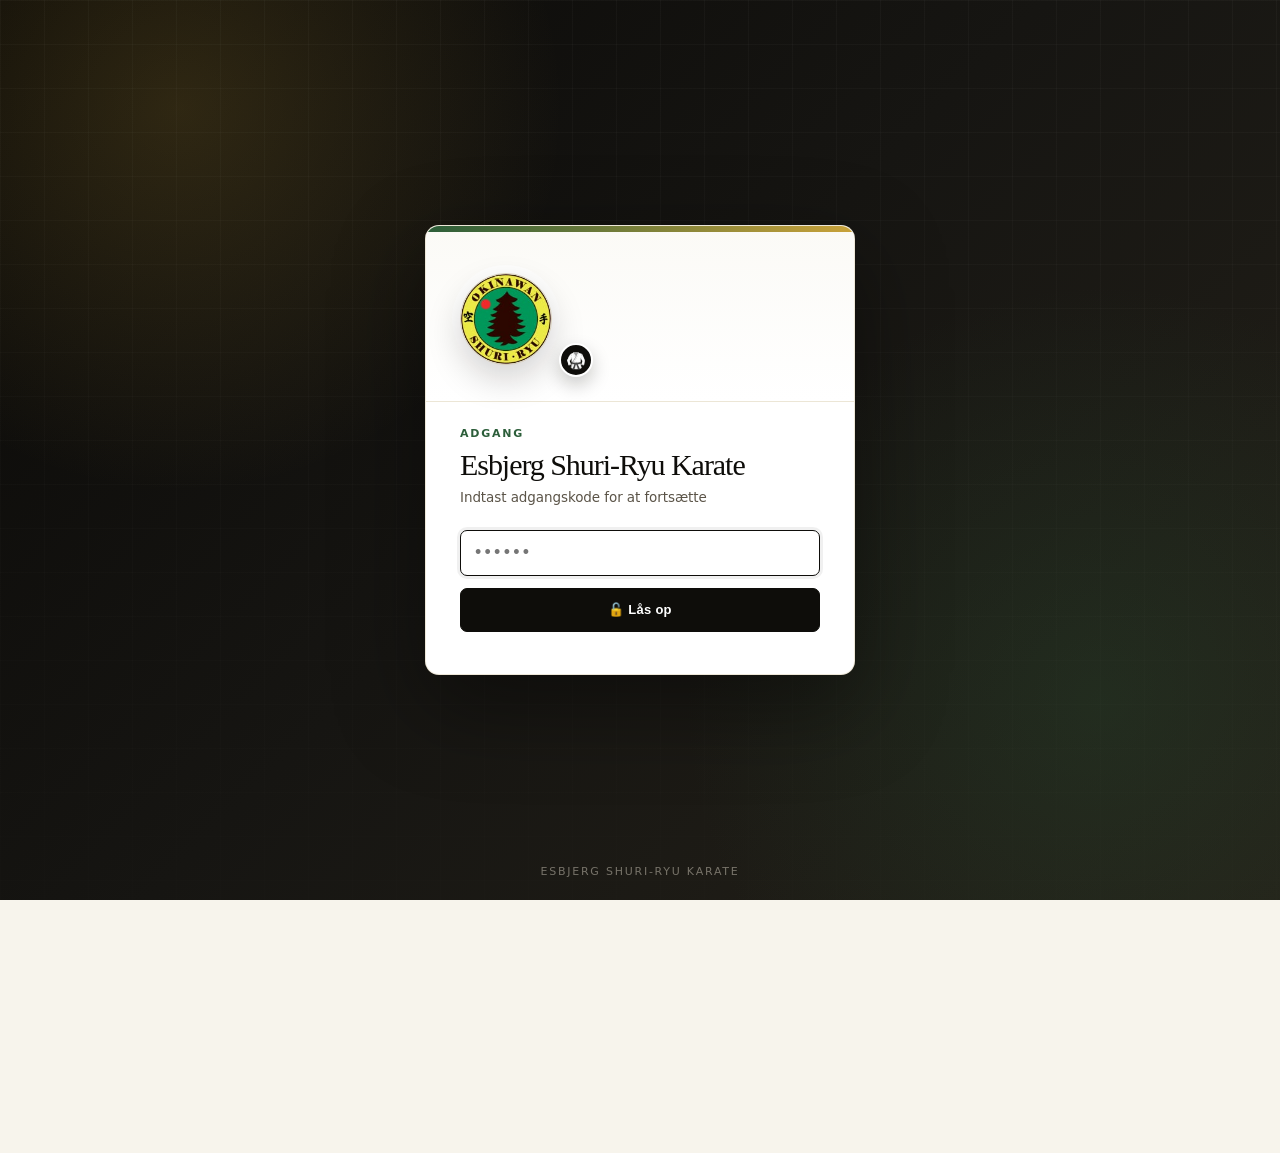
==== index.html @ a88a0ff5 "Add files via upload" ====
<!DOCTYPE html>
<html lang="da">
<head>
<meta charset="UTF-8"/>
<meta http-equiv="Cache-Control" content="no-cache, no-store, must-revalidate"/>
<meta http-equiv="Pragma" content="no-cache"/>
<meta http-equiv="Expires" content="0"/>
<meta name="viewport" content="width=device-width, initial-scale=1.0, viewport-fit=cover"/>
<meta name="mobile-web-app-capable" content="yes"/>
<meta name="apple-mobile-web-app-capable" content="yes"/>
<meta name="apple-mobile-web-app-status-bar-style" content="black-translucent"/>
<meta http-equiv="Cache-Control" content="no-cache, no-store, must-revalidate"/>
<meta http-equiv="Pragma" content="no-cache"/>
<meta http-equiv="Expires" content="0"/>
<title>Esbjerg Shuri-Ryu Karate – Medlemsstyring</title>
<link rel="stylesheet" href="index.css">
</head>
<body>

<script>const SHURI_BADGE='[data-uri]';</script>

<div id="syncErrBanner" style="display:none;position:fixed;bottom:0;left:0;right:0;z-index:10000;
  background:linear-gradient(135deg,#7c2d12,#991b1b);color:#fff;padding:.9rem 1.2rem;
  box-shadow:0 -4px 20px rgba(0,0,0,.35);display:none;align-items:center;gap:.8rem;
  animation:slideUp .25s ease">
  <div style="font-size:1.4rem;flex-shrink:0">⚠️</div>
  <div style="flex:1">
    <div style="font-weight:700;font-size:.9rem">Synkronisering fejlede</div>
    <div style="font-size:.78rem;opacity:.85;margin-top:1px">Dine ændringer er gemt lokalt — tryk Genindlæs for at prøve igen</div>
  </div>
  <button onclick="hideSyncErrBanner(true)" style="background:rgba(255,255,255,.2);border:1.5px solid rgba(255,255,255,.4);
    color:#fff;border-radius:8px;padding:.45rem .9rem;font-size:.82rem;font-weight:700;cursor:pointer;white-space:nowrap;flex-shrink:0">
    🔄 Genindlæs
  </button>
  <button onclick="hideSyncErrBanner(false)" style="background:transparent;border:none;color:rgba(255,255,255,.7);
    font-size:1.2rem;cursor:pointer;padding:0 .2rem;flex-shrink:0" title="Luk">✕</button>
</div>

<div id="inactivityModal" style="display:none;position:fixed;top:0;right:0;bottom:0;left:0;z-index:9600;background:rgba(10,30,30,.7);backdrop-filter:blur(4px);-webkit-backdrop-filter:blur(4px);align-items:center;justify-content:center">
  <div style="background:#fff;border-radius:18px;padding:2rem 1.6rem;max-width:320px;width:90%;box-shadow:0 12px 40px rgba(0,0,0,.3);text-align:center">
    <div style="font-size:2.2rem;margin-bottom:.6rem">⏱️</div>
    <h3 style="margin:0 0 .5rem;color:#1a3a3a;font-size:1.1rem">Er du stadig der?</h3>
    <p style="margin:0 0 1.4rem;color:#4a6a6a;font-size:.88rem">Du logges automatisk ud om <strong id="inactivityCountdown" style="color:#1a5c5c;font-size:1.05rem">30</strong> sekunder pga. inaktivitet.</p>
    <button onclick="stayLoggedIn()" style="width:100%;padding:.75rem;background:linear-gradient(135deg,#1a5c5c,#2d8080);color:#fff;border:none;border-radius:10px;font-size:.95rem;font-weight:700;cursor:pointer">✓ Jeg er her</button>
  </div>
</div>

<div id="presenceModal" style="display:none;position:fixed;top:0;right:0;bottom:0;left:0;z-index:9500;background:rgba(10,30,30,.55);backdrop-filter:blur(3px);-webkit-backdrop-filter:blur(3px);align-items:center;justify-content:center">
  <div style="background:#fff;border-radius:18px;padding:1.8rem 1.6rem;max-width:320px;width:90%;box-shadow:0 12px 40px rgba(0,0,0,.25);text-align:center">
    <div style="font-size:2rem;margin-bottom:.6rem">👤</div>
    <h3 style="margin:0 0 .4rem;color:#1a3a3a;font-size:1.1rem">Vælg din profil</h3>
    <p style="margin:0 0 1.2rem;color:#4a6a6a;font-size:.85rem">Markér hvem der logger ind i dag</p>
    <div id="presenceSyncNotice" style="display:none;background:#f0f9ff;border:1.5px solid #bae6fd;border-radius:10px;padding:.7rem .9rem;margin-bottom:1rem;text-align:left">
      <div style="display:flex;align-items:center;gap:.55rem">
        <span style="font-size:1.1rem;animation:phSpin 1.2s linear infinite;display:inline-block">⏳</span>
        <div>
          <div style="font-size:.82rem;font-weight:700;color:#0369a1">Synkroniserer…</div>
          <div style="font-size:.75rem;color:#0284c7;margin-top:1px">Henter navne fra skyen – vent et øjeblik</div>
        </div>
      </div>
    </div>
    <div id="presenceNameGrid" style="display:grid;grid-template-columns:repeat(auto-fill,minmax(88px,1fr));gap:.55rem;margin-bottom:1rem;max-height:52vh;overflow-y:auto;padding:2px"></div>
    <select id="presenceNameInput" style="display:none"><option value="">— Vælg dit navn —</option></select>
    <datalist id="presenceNameList"></datalist>
    <button onclick="confirmPresenceName()" style="width:100%;padding:.7rem;background:linear-gradient(135deg,#1a5c5c,#2d8080);color:#fff;border:none;border-radius:10px;font-size:.95rem;font-weight:700;cursor:pointer">✓ Fortsæt</button>
  </div>
</div>

<style>
body > *:not(#lockScreen){visibility:hidden;pointer-events:none}
</style>
<div id="lockScreen">
  <div class="lock-box">
    <div style="display:flex;align-items:center;justify-content:center;gap:1.2rem;margin-bottom:1.1rem">
      <img id="lockBadgeImg" src="" alt="Shuri-Ryu mærke" style="width:78px;height:78px;border-radius:50%;object-fit:cover;box-shadow:0 3px 12px rgba(0,0,0,.25);flex-shrink:0"/>
      <div class="lock-logo">🥋</div>
    </div>
    <div class="lock-title">Esbjerg Shuri-Ryu Karate</div>
    <div class="lock-sub">Indtast adgangskode for at fortsætte</div>
    <input class="lock-input" id="lockInput" type="password"
           placeholder="••••••"
           onkeydown="if(event.key==='Enter')lockSubmit()"
           autocomplete="current-password"/>
    <button class="lock-btn" onclick="lockSubmit()">🔓 Lås op</button>
    <div class="lock-err" id="lockErr"></div>
  </div>
</div>

<header>
  <div class="hbrand">
    <div class="hlogo" style="background:transparent;border:none;padding:0;overflow:hidden"><img id="headerBadgeImg" src="" alt="Shuri-Ryu" style="width:40px;height:40px;border-radius:50%;object-fit:cover;display:block"/><script>try{document.getElementById('headerBadgeImg').src=SHURI_BADGE;}catch(e){}</script></div>
    <div>
      <div class="htitle">Esbjerg Shuri-Ryu Karate</div>
      <div class="hsub">Medlemsstyring &amp; Fremmøde</div>
    </div>
  </div>
  <div class="hdr-actions">
    <div class="hdate" id="headerDate"></div>
    <div id="syncStatus" style="font-size:.75rem;display:none;padding:.2rem .6rem;border-radius:6px;background:rgba(255,255,255,.12)"></div>
    <div id="presenceBar" style="display:none;font-size:.73rem;padding:.2rem .6rem;border-radius:6px;background:rgba(255,255,255,.12);color:#fff;white-space:nowrap" title="Online brugere"></div>
    <button class="notif-btn" id="notifBtn" onclick="openInbox()" title="Beskeder fra elever">💬<span id="notifBadge" class="notif-badge" style="display:none">0</span></button>
    <button class="btn bg btn-sm" onclick="openArchiveModal()" style="color:#fff;border-color:rgba(255,255,255,.3)">📦<span class="hdr-lbl"> Arkiv</span></button>
    <button class="btn bg btn-sm" onclick="openGlobalSearch()" style="color:#fff;border-color:rgba(255,255,255,.3)" title="Global søgning">🔍</button>
    <button class="btn bg btn-sm" onclick="openModal('settingsModal')" style="color:#fff;border-color:rgba(255,255,255,.3)">⚙️</button>
  </div>
</header>

<div id="qsOverlay" style="display:none;position:fixed;top:0;right:0;bottom:0;left:0;z-index:10000;background:rgba(10,30,30,.6);backdrop-filter:blur(4px);-webkit-backdrop-filter:blur(4px)" onclick="if(event.target===this)closeQuickSearch()">
  <div style="background:#fff;border-radius:0 0 18px 18px;box-shadow:0 12px 40px rgba(0,0,0,.3);display:flex;flex-direction:column;max-height:80vh">
    <div style="padding:1rem 1.2rem;display:flex;align-items:center;gap:.7rem;border-bottom:1.5px solid #e8f0f0;flex-shrink:0">
      <span style="font-size:1.3rem">🔍</span>
      <input id="qsInput" type="text" placeholder="Søg navn, bælte, tlf., årgang, betalt, mand, dreng…"
        style="flex:1;border:none;outline:none;font-size:1rem;padding:.3rem 0;color:#1a3a3a;background:transparent"
        oninput="_dRenderQS()" autocomplete="off"/>
      <button onclick="closeQuickSearch()" style="background:none;border:none;font-size:1.4rem;cursor:pointer;color:#aaa;padding:0 .2rem;line-height:1">✕</button>
    </div>
    <div id="qsResults" style="padding:.5rem 1rem 1rem;overflow-y:auto;background:#fff;border-radius:0 0 18px 18px"></div>
  </div>
</div>

<div id="globalSearchOverlay" onclick="if(event.target===this)closeGlobalSearch()">
  <div class="gs-box">
    <div class="gs-input-row">
      <span style="font-size:1.3rem;flex-shrink:0">🔍</span>
      <input id="gsInput" type="text" placeholder="Søg medlemmer, sessioner, noter…" autocomplete="off"
        oninput="_dRenderGlobalSearch()"
        onkeydown="if(event.key==='Escape')closeGlobalSearch()"/>
      <button onclick="closeGlobalSearch()" style="background:none;border:none;font-size:1.3rem;cursor:pointer;color:#aaa;padding:0;line-height:1;flex-shrink:0">✕</button>
    </div>
    <div class="gs-results" id="gsResults">
      <div class="gs-no-results" style="color:var(--xtl)">Begynd at skrive for at søge…</div>
    </div>
  </div>
</div>

<div class="mbd" id="notesModal">
  <div class="modal">
    <div class="m-hero hero-note">
      <button class="m-hero-close" onclick="safeCloseModal('notesModal')">✕</button>
      <div class="m-hero-title"><span class="m-hero-icon">📝</span><span>Træningsnoter</span></div>
      <div class="m-chip" id="notesModalDate">📅 I dag</div>
    </div>
    <textarea id="notesInput" rows="6" oninput="updateNotesCounter()" style="width:100%;border:1.5px solid #c8dede;border-radius:10px;padding:.85rem;font-size:.9rem;resize:vertical;font-family:inherit;box-sizing:border-box;line-height:1.5;transition:border-color .15s" placeholder="Skriv noter til dagens træning — fx stemning, skader, fravær, særlige øvelser…"></textarea>
    <div class="m-counter" id="notesCounter">0 tegn</div>
    <div class="ma">
      <button class="btn bg btn-sm" onclick="safeCloseModal('notesModal')">Annuller</button>
      <button class="btn bp btn-sm" onclick="saveTrainingNote()">💾 Gem note</button>
    </div>
  </div>
</div>

<div class="nav-tabs-wrap">
<nav class="nav-tabs" id="mainNavTabs">
  <div class="nav-tab active" onclick="switchTab('training')" id="tab-training">🥋 Dagens træning</div>
  <div class="nav-tab" onclick="switchTab('history')" id="tab-history">📅 Fremmødeoversigt</div>
  <div class="nav-tab" onclick="switchTab('members')" id="tab-members">📇 Alle medlemmer</div>
  <div class="nav-tab" onclick="switchTab('dashboard')" id="tab-dashboard">📊 Dashboard</div>
  <div class="nav-tab" onclick="switchTab('promotion')" id="tab-promotion" style="display:none">🎯 Graduering</div>
  <div class="nav-tab" onclick="switchTab('board')" id="tab-board">📒 Interne notater</div>
</nav>
</div>

<div class="page active" id="page-training">

  
  <div id="cancellationBanner" style="display:none;background:linear-gradient(135deg,#fff7ed,#ffedd5);border:1.5px solid #f97316;border-radius:10px;padding:.6rem 1rem;margin-bottom:.8rem;font-size:.82rem;color:#7c2d12;display:flex;flex-direction:column;gap:.3rem"></div>

  
  <div id="birthdayBanner" style="display:none;background:linear-gradient(135deg,#fff8e1,#ffe0b2);border:1px solid #ffcc80;border-radius:10px;padding:.65rem 1rem;margin-bottom:.8rem;font-size:.82rem;color:#5d4037">🎂 <span id="birthdayList"></span></div>

  
  <div id="loginBanner" style="display:none;margin-bottom:.8rem"></div>
  
  <div id="loginDayPopup" style="display:none;position:fixed;inset:0;z-index:9999;background:rgba(0,0,0,.4);backdrop-filter:blur(2px);align-items:center;justify-content:center;padding:1rem" onclick="if(event.target===this)document.getElementById('loginDayPopup').style.display='none'">
    <div style="background:#fff;border-radius:16px;padding:1.4rem 1.5rem;max-width:400px;width:100%;box-shadow:0 8px 40px rgba(0,0,0,.18);max-height:80vh;overflow-y:auto">
      <div style="display:flex;align-items:center;justify-content:space-between;margin-bottom:1rem">
        <div style="font-weight:800;font-size:1rem;color:#155e75">📱 Logins i dag</div>
        <button onclick="document.getElementById('loginDayPopup').style.display='none'" style="background:none;border:none;font-size:1.2rem;cursor:pointer;color:#888;padding:.2rem .4rem">✕</button>
      </div>
      <div id="loginDayPopupBody"></div>
    </div>
  </div>

<div class="training-editorial-hero"><div class="training-editorial-head"><h1>Dagens træning</h1></div><section class="training-program-card"><div class="training-card-content"><h2>Fremmøde · noter · quick rating</h2><p>Marker dagens fremmøde, skriv træningsnote og vurder elever direkte fra samme side.</p>
    <div class="training-inline-controls">
      <div class="training-date-row"><label>📅 Træningsdato</label><input type="date" id="trainingDatePicker" onchange="onDateChange()" /><button class="btn bg btn-sm" onclick="refreshFromCloud()">🔃 Opdater</button></div>
      <div class="training-action-row"><button type="button" class="tile-action-btn" onclick="openNotesModal()">📝 Note</button><button type="button" class="tile-action-btn tile-action-primary" onclick="openHv()">⚡ Quick rating</button></div>
      <input class="sbx" type="text" id="tsearch" placeholder="🔍 Søg navn…" oninput="_dRenderT()"/>
      <div class="training-filter-row"><select class="fs" id="tfc" onchange="renderT()"><option value="all">Alle</option><option value="in">Til stede</option><option value="out">Fraværende</option></select><select class="fs" id="tfp" onchange="renderT()"><option value="all">Alle betalinger</option><option value="paid">Betalt</option><option value="partial">Delvis</option><option value="unpaid">Ikke betalt</option><option value="overdue">Overskredet</option></select><select class="fs" id="tfg" onchange="renderT()"><option value="all">Alle grupper</option><option value="Børnehold">Børnehold</option><option value="Basis-hold">Basis-hold</option><option value="Avanceret">Avanceret</option></select></div>
    </div></div><div class="shuri-gradient-badge training-corner-badge" aria-hidden="true"></div></section></div>

  <div class="stats-grid" id="statsGrid">
    <div class="stat-card"><div class="si si-a">👥</div><div><div class="sv" id="s1">–</div><div class="sl">Aktive medlemmer</div></div></div>
    <div class="stat-card" onclick="showPresentModal()" style="cursor:pointer" title="Klik for at se hvem der er til stede"><div class="si si-b">🙋</div><div><div class="sv" id="s2">–</div><div class="sl">Til stede i dag</div><div id="s2pct" class="stat-pct">0% fremmøde</div></div></div>
    <div class="stat-card"><div class="si si-c">🚫</div><div><div class="sv" id="s3">–</div><div class="sl">Fraværende</div></div></div>
    <div class="stat-card" onclick="showPaidModal()" style="cursor:pointer" title="Klik for at se hvem der har betalt"><div class="si si-b">💳</div><div><div class="sv" id="s4">–</div><div class="sl">Betalt kontingent</div><div id="s4sub" style="font-size:.63rem;color:var(--xtl);margin-top:1px"></div></div></div>
    <div class="stat-card" onclick="showUnpaidModal()" style="cursor:pointer" title="Klik for at se hvem der mangler at betale"><div class="si si-d">⚠️</div><div><div class="sv" id="s5">–</div><div class="sl">Ikke betalt</div><div id="s5sub" style="font-size:.63rem;color:var(--xtl);margin-top:1px"></div></div></div>
  </div>
  <div id="trainingNoteDisplay" style="display:none;background:#fffde7;border:1px solid #ffe082;border-radius:8px;padding:.5rem .9rem;margin-top:.4rem;font-size:.82rem;color:#795548">
    📝 <span id="trainingNoteText"></span>
    <button onclick="openNotesModal()" style="background:none;border:none;cursor:pointer;font-size:.75rem;color:#888;margin-left:.4rem">✏️ rediger</button>
  </div>
  

<div class="training-list-head training-list-head-a">
  <div><h2>Dagens holdliste</h2></div>
  <div class="training-status-tabs">
    <button class="btn active" data-tfilter="all" onclick="document.getElementById('tfc').value='all';renderT()">Alle</button>
    <button class="btn" data-tfilter="out" onclick="document.getElementById('tfc').value='out';renderT()">Ikke mødt</button>
    <button class="btn" data-tfilter="in" onclick="document.getElementById('tfc').value='in';renderT()">Til stede</button>
    <button class="btn" onclick="openHv()">Skal vurderes</button>
  </div>
</div>
<div id="trainingCards" class="training-card-list training-card-list-a"></div>

<div class="tcard training-table-source">
    <table>
      <thead>
        <tr>
          <th>Til stede</th>
          <th style="text-align:center">📋</th>
          <th>Medlem</th>
          <th style="text-align:center">Score</th>
          <th>Gruppe</th>
          <th>Køn / Alder</th>
          <th>Bælte</th>
          <th>Kontingent</th>
        </tr>
      </thead>
      <tbody id="tbody-t"></tbody>
    </table>
    <div id="empty-t" class="empty-state" style="display:none"><div class="icon">🥋</div>Ingen resultater</div>
    <div class="tbl-footer"><button class="btn bs btn-sm" onclick="exportToExcel()">📊 Excel</button></div>
  </div>
</div>

<div id="hvPanel" class="hv-panel">
  <div class="hv-topbar">
    <button onclick="closeHv()" style="background:none;border:none;color:rgba(255,255,255,.8);font-size:1.2rem;cursor:pointer;padding:0;line-height:1">←</button>
    <span class="hv-title">⚡ Quick rating</span>
    <span class="hv-chip-count" id="hvPresentChip">0 tilstede</span>
  </div>
  <div class="hv-body" id="hvBody"></div>
  <div class="hv-savebar">
    <div class="hv-savebar-info" id="hvSaveInfo">Vælg bedømmer og mindst én færdighed</div>
    <button class="btn bp" id="hvSaveBtn" onclick="saveHv()" disabled style="white-space:nowrap">💾 Gem vurderinger</button>
  </div>
</div>

<div id="inboxPanel" class="inbox-panel">
  <div class="inbox-topbar">
    <button onclick="closeInbox()" style="background:rgba(255,255,255,.15);border:none;color:#fff;font-size:1rem;cursor:pointer;padding:.45rem .6rem;line-height:1;border-radius:8px;min-width:36px;min-height:36px;display:flex;align-items:center;justify-content:center">✕</button>
    <span class="inbox-title">💬 Beskeder</span>
    <button id="inboxBackBtn" onclick="showInboxList()" style="display:none;background:rgba(255,255,255,.15);border:1px solid rgba(255,255,255,.3);color:#fff;border-radius:8px;padding:.2rem .65rem;font-size:.78rem;cursor:pointer">← Alle</button>
  </div>
  <div id="inboxToolbar" style="display:none;padding:.5rem .75rem;border-bottom:1px solid #f0f4f4;background:#fafbfb;gap:.4rem;align-items:center;flex-wrap:wrap">
    <button id="inboxFilterMineBtn" onclick="toggleInboxFilterMine()" style="background:#fff;color:#4338ca;border:1px solid #c7d2fe;border-radius:18px;padding:.3rem .7rem;font-size:.72rem;font-weight:700;cursor:pointer;display:inline-flex;align-items:center;gap:.25rem">@ Kun mine</button>
    <button onclick="markAllInboxRead()" style="background:#fff;color:#059669;border:1px solid #a7f3d0;border-radius:18px;padding:.3rem .7rem;font-size:.72rem;font-weight:700;cursor:pointer;margin-left:auto">✓ Markér alle læst</button>
  </div>
  <div id="inboxContent" style="flex:1;overflow-y:auto;display:flex;flex-direction:column"></div>
  <div id="inboxReplyBar" style="display:none;padding:.6rem 1rem .75rem;border-top:1px solid #f0f4f4;flex-direction:column;gap:.4rem;position:relative">
    <div id="inboxEmojiPanel" style="display:none;position:absolute;bottom:calc(100% + 4px);right:1rem;background:#fff;border:1px solid #d5dcdc;border-radius:10px;box-shadow:0 4px 16px rgba(0,0,0,.12);padding:.5rem;z-index:200;flex-wrap:wrap;gap:.25rem;max-width:280px"></div>
    <div style="display:flex;gap:.5rem;align-items:flex-end">
      <textarea id="inboxReplyText" rows="2" placeholder="Skriv svar…" style="flex:1;border:1.5px solid #c8dede;border-radius:10px;padding:.55rem .75rem;font-size:.85rem;resize:none;font-family:inherit;outline:none" onkeydown="if(event.key==='Enter'&&!event.shiftKey){event.preventDefault();sendInboxReply()}"></textarea>
      <button type="button" onclick="toggleInboxEmojiPanel()" title="Indsæt emoji" style="background:#f1f4f4;color:#1a2e2e;border:1px solid #c8dede;border-radius:10px;padding:.45rem .65rem;font-size:1rem;cursor:pointer">😊</button>
      <button onclick="sendInboxReply()" class="btn bp btn-sm">Send</button>
    </div>
    <label style="display:flex;align-items:center;gap:.4rem;font-size:.74rem;color:#64748b;cursor:pointer;user-select:none;padding-left:.15rem">
      <input type="checkbox" id="inboxSendEmail" checked style="width:14px;height:14px;cursor:pointer"/>
      <span>📧 Inkludér i forælderens daglige email-opsummering</span>
    </label>
  </div>
</div>
<div id="inboxOverlay" onclick="closeInbox()" style="display:none;position:fixed;inset:0;z-index:9400;background:rgba(0,0,0,.3)"></div>

<div class="page" id="page-history">
  <div class="sh">
    <div class="st">📅 Fremmødeoversigt</div>
    <div class="controls">
      <select class="fs" id="hYear" onchange="renderHistory()"></select>
      <select class="fs" id="hPeriod" onchange="renderHistory()">
        <option value="all">Hele året</option>
        <option value="h1">H1 (Jan–Jun)</option>
        <option value="h2">H2 (Jul–Dec)</option>
        <option value="q1">Q1 (Jan–Mar)</option>
        <option value="q2">Q2 (Apr–Jun)</option>
        <option value="q3">Q3 (Jul–Sep)</option>
        <option value="q4">Q4 (Okt–Dec)</option>
      </select>
      <select class="fs" id="hDay" onchange="renderHistory()">
        <option value="all">Alle dage</option>
        <option value="extra">Kun ekstra</option>
      </select>
      <label style="display:flex;align-items:center;gap:.35rem;font-size:.8rem;color:var(--xtl);cursor:pointer;white-space:nowrap;padding:.3rem .6rem;background:#f1f5f9;border:1px solid #e2e8f0;border-radius:6px">
        <input type="checkbox" id="hShowFuture" onchange="renderHistory();if(this.checked)document.getElementById('hGrid').scrollIntoView({behavior:'smooth',block:'start'})" style="cursor:pointer;accent-color:var(--pr);width:14px;height:14px">
        Vis kommende
      </label>
    </div>
  </div>
  <div style="margin-bottom:.8rem">
    <button class="btn bg btn-sm" onclick="openNotesOverview()">📝 Se alle noter</button>
  </div>
  <div id="h-notes-wrap" style="margin-bottom:.8rem"></div>
  <div class="hgrid" id="hGrid"></div>
</div>

<div class="mbd" id="notesOverviewModal">
  <div class="modal modal-lg">
    <div class="m-hero hero-note">
      <button class="m-hero-close" onclick="closeModal('notesOverviewModal')">✕</button>
      <div class="m-hero-title"><span class="m-hero-icon">📝</span><span>Træningsnoter</span></div>
      <div class="m-hero-sub" id="notesOverviewSub">Alle noter fra tidligere træninger</div>
    </div>
    <div id="notesOverviewContent"></div>
    <div class="ma" style="justify-content:space-between">
      <button class="btn bs btn-sm" onclick="exportNotesToExcel()">📊 Eksporter til Excel</button>
      <button class="btn bg" onclick="closeModal('notesOverviewModal')">Luk</button>
    </div>
  </div>
</div>

<div class="mbd" id="dayBreakdownModal">
  <div class="modal" style="max-width:440px;width:92vw">
    <div class="m-hero">
      <button class="m-hero-close" onclick="closeModal('dayBreakdownModal')">✕</button>
      <div class="m-hero-title"><span class="m-hero-icon" id="dpDayIcon">📅</span><span id="dpDayTitle">Dag</span></div>
      <div class="m-hero-sub" id="dpDaySub"></div>
    </div>
    <div id="dpDayContent" style="padding:0 1.2rem 1rem"></div>
    <div class="ma"><button class="btn bg" onclick="closeModal('dayBreakdownModal')">Luk</button></div>
  </div>
</div>

<div class="mbd" id="expectedModal">
  <div class="modal modal-lg">
    <div class="m-hero">
      <button class="m-hero-close" onclick="closeModal('expectedModal')">✕</button>
      <div class="m-hero-title"><span class="m-hero-icon">🎯</span><span>Forventet i alt</span></div>
      <div class="m-hero-sub">Forventet kontingent fra aktive medlemmer denne periode</div>
    </div>
    <div id="expectedModalContent"></div>
    <div class="ma"><button class="btn bg" onclick="closeModal('expectedModal')">Luk</button></div>
  </div>
</div>

<div class="mbd" id="unpaidModal">
  <div class="modal modal-lg">
    <div class="m-hero hero-warn">
      <button class="m-hero-close" onclick="closeModal('unpaidModal')">✕</button>
      <div class="m-hero-title"><span class="m-hero-icon">⏳</span><span>Ikke betalt</span></div>
      <div class="m-hero-sub">Medlemmer der mangler at indbetale kontingent</div>
    </div>
    <div id="unpaidModalContent"></div>
    <div class="ma">
      <button class="btn bg" onclick="closeModal('unpaidModal')">Luk</button>
    </div>
  </div>
</div>

<div class="mbd" id="paidModal">
  <div class="modal modal-lg">
    <div class="m-hero hero-success">
      <button class="m-hero-close" onclick="closeModal('paidModal')">✕</button>
      <div class="m-hero-title"><span class="m-hero-icon">✅</span><span>Betalt kontingent</span></div>
      <div class="m-hero-sub">Medlemmer der har indbetalt kontingent</div>
    </div>
    <div id="paidModalContent"></div>
    <div class="ma">
      <button class="btn bg" onclick="closeModal('paidModal')">Luk</button>
    </div>
  </div>
</div>

<div class="mbd" id="presentModal">
  <div class="modal modal-lg">
    <div class="m-hero hero-success">
      <button class="m-hero-close" onclick="closeModal('presentModal')">✕</button>
      <div class="m-hero-title"><span class="m-hero-icon">✅</span><span id="presentModalTitle">Til stede i dag</span></div>
      <div class="m-hero-sub" id="presentModalSub">Opdelt efter hold</div>
    </div>
    <div id="presentModalContent"></div>
    <div class="ma">
      <button class="btn bg" onclick="closeModal('presentModal')">Luk</button>
    </div>
  </div>
</div>

<div class="mbd" id="groupDetailModal">
  <div class="modal modal-lg">
    <div class="m-hero" id="grpDetailHero">
      <button class="m-hero-close" onclick="closeModal('groupDetailModal')">✕</button>
      <div class="m-hero-title"><span class="m-hero-icon" id="grpDetailIcon">🧒</span><span id="grpDetailTitle">Hold</span></div>
      <div class="m-hero-sub" id="grpDetailSub">Oversigt</div>
    </div>
    <div id="grpDetailContent"></div>
    <div class="ma">
      <button class="btn bg" onclick="closeModal('groupDetailModal')">Luk</button>
    </div>
  </div>
</div>

<div id="photoLightbox" onclick="if(event.target===this)closePhotoLightbox()">
  <div class="lb-inner">
    <button class="lb-close" onclick="closePhotoLightbox()" title="Luk (Esc)">✕</button>
    <img id="photoLightboxImg" src="" alt=""/>
    <div class="lb-caption" id="photoLightboxCaption"></div>
    <div class="lb-actions">
      <a class="lb-btn" id="photoLightboxDownload" href="" download="" target="_blank" rel="noopener" title="Download original">⬇️ Download</a>
    </div>
  </div>
</div>

<div class="mbd" id="attendanceDetailModal">
  <div class="modal modal-lg">
    <div class="m-hero" id="attDetailHero">
      <button class="m-hero-close" onclick="closeModal('attendanceDetailModal')">✕</button>
      <div class="m-hero-title"><span class="m-hero-icon" id="attDetailIcon">🔥</span><span id="attDetailTitle">Streak</span></div>
      <div class="m-hero-sub" id="attDetailSub"></div>
    </div>
    <div id="attDetailContent" style="padding:1rem"></div>
    <div class="ma">
      <button class="btn bg" onclick="closeModal('attendanceDetailModal')">Luk</button>
    </div>
  </div>
</div>

<div class="mbd" id="topAttendanceModal">
  <div class="modal modal-lg">
    <div class="m-hero hero-info">
      <button class="m-hero-close" onclick="closeModal('topAttendanceModal')">✕</button>
      <div class="m-hero-title"><span class="m-hero-icon">📈</span><span id="topAttendanceTitle">Flest fremmøder</span></div>
      <div class="m-hero-sub" id="topAttendanceSub">Rangliste i indeværende halvår</div>
    </div>
    <div id="topAttendanceContent"></div>
    <div class="ma">
      <button class="btn bg" onclick="closeModal('topAttendanceModal')">Luk</button>
    </div>
  </div>
</div>

<div class="mbd" id="newMembersModal">
  <div class="modal modal-lg">
    <div class="m-hero hero-success">
      <button class="m-hero-close" onclick="closeModal('newMembersModal')">✕</button>
      <div class="m-hero-title"><span class="m-hero-icon">🆕</span><span id="newMembersTitle">Nye elever</span></div>
      <div class="m-hero-sub" id="newMembersSub">Medlemmer der er startet i valgte år</div>
    </div>
    <div id="newMembersContent"></div>
    <div class="ma">
      <button class="btn bg" onclick="closeModal('newMembersModal')">Luk</button>
    </div>
  </div>
</div>

<div class="mbd" id="stoppedMembersModal">
  <div class="modal modal-lg">
    <div class="m-hero hero-warn">
      <button class="m-hero-close" onclick="closeModal('stoppedMembersModal')">✕</button>
      <div class="m-hero-title"><span class="m-hero-icon">👋</span><span id="stoppedMembersTitle">Stoppede elever</span></div>
      <div class="m-hero-sub" id="stoppedMembersSub">Medlemmer der har afsluttet i valgte år</div>
    </div>
    <div id="stoppedMembersContent"></div>
    <div class="ma">
      <button class="btn bg" onclick="closeModal('stoppedMembersModal')">Luk</button>
    </div>
  </div>
</div>

<div class="mbd" id="gradEmailModal">
  <div class="modal modal-lg">
    <div class="m-hero" style="background:linear-gradient(135deg,#4338ca,#6366f1)">
      <button class="m-hero-close" onclick="closeModal('gradEmailModal')">✕</button>
      <div class="m-hero-title"><span class="m-hero-icon">✉️</span><span>Send progress-mail</span></div>
      <div class="m-hero-sub" id="gradEmailSub">—</div>
    </div>
    <div style="padding:1rem 1.2rem">
      <div id="gradEmailPreview" style="background:#f9fafb;border:1px solid #e5e7eb;border-radius:10px;padding:.8rem;margin-bottom:.9rem;font-size:.8rem;color:#374151"></div>
      <label style="display:block;font-size:.72rem;font-weight:700;color:var(--xtm);margin-bottom:.25rem">Emne</label>
      <input type="text" id="gradEmailSubject" style="width:100%;padding:.55rem .7rem;border:1.5px solid #d1d5db;border-radius:8px;font-size:.88rem;margin-bottom:.8rem" placeholder="Emne på mailen">
      <label style="display:block;font-size:.72rem;font-weight:700;color:var(--xtm);margin-bottom:.25rem">Personlig besked <span style="font-weight:400;color:var(--xtl)">(valgfrit — vises i en fremhævet boks)</span></label>
      <textarea id="gradEmailMessage" rows="4" style="width:100%;padding:.55rem .7rem;border:1.5px solid #d1d5db;border-radius:8px;font-size:.88rem;font-family:inherit;resize:vertical" placeholder="Fx: Flot indsats i går — fortsæt med at øve Heian Shodan hjemme!"></textarea>
      <div style="margin-top:.6rem;padding:.55rem .7rem;background:#eff6ff;border:1px solid #bfdbfe;border-radius:8px;font-size:.72rem;color:#1e40af;line-height:1.5">
        <strong>💡 Sådan gør du:</strong><br>
        1. Klik <strong>📄 Generér PDF</strong> → gem som PDF fra print-dialogen.<br>
        2. Klik <strong>✉️ Åbn e-mail</strong> → vedhæft den gemte PDF i din mail-klient, og send.
      </div>
    </div>
    <div class="ma">
      <button class="btn bg" onclick="closeModal('gradEmailModal')">Annuller</button>
      <button class="btn bp" onclick="exportProgressToPDF(_gradEmailMemberId)" style="background:#f59e0b;color:#fff">📄 Generér PDF</button>
      <button class="btn bp" id="gradEmailSendBtn" onclick="sendGradEmail()">✉️ Åbn e-mail</button>
    </div>
  </div>
</div>

<div class="page" id="page-members">

<div class="members-editorial-hero"><div class="members-editorial-head"><h1>Alle medlemmer</h1><div class="shuri-gradient-badge members-corner-badge" aria-hidden="true"></div></div><section class="members-controls-card"><div class="tab-pro-kicker">Medlemsliste</div><h2>Filtre · søgning · handlinger</h2>
    <div class="members-inline-controls"><input class="sbx" type="text" id="msearch" placeholder="🔍 Søg navn…" oninput="_dRenderM()" /><div class="members-filter-row"><select class="fs" id="mfg" onchange="renderM()"><option value="all">Alle grupper</option><option value="Børnehold">Børnehold</option><option value="Basis-hold">Basis-hold</option><option value="Avanceret">Avanceret</option></select><select class="fs" id="mfstatus" onchange="renderM()"><option value="aktiv">Aktive + Passive</option><option value="passiv">Kun passive</option></select><select class="fs" id="mfr" onchange="renderM()"><option value="all">Alle roller</option><option value="Medlem">Medlemmer</option><option value="Instruktør">Instruktører</option><option value="Admin">Admins</option></select><select class="fs" id="mfp" onchange="renderM()"><option value="all">Alle betalinger</option><option value="paid">Betalt</option><option value="partial">Delvis</option><option value="unpaid">Ikke betalt</option><option value="overdue">Overskredet</option></select><select class="fs" id="mfsort" onchange="renderM()"><option value="name">Sortér: Navn A–Z</option><option value="name-desc">Navn Z–A</option><option value="start-desc">Nyeste medlem</option><option value="start-asc">Ældste medlem</option><option value="login-recent">Seneste login</option><option value="login-7d">Flest logins 7 dage</option><option value="login-30d">Flest logins 30 dage</option></select></div><div class="members-action-row"><button id="mfGradBtn" class="tile-action-btn" onclick="toggleGradFilter()" title="Vis kun elever der ønsker graduering">🎓 Graduering</button><button class="tile-action-btn tile-action-primary" onclick="openAddModal()">➕ Nyt medlem</button><button class="tile-action-btn" onclick="openEmailModal()" title="Send e-mail til medlemmer">✉️ E-mail</button><button class="tile-action-btn tile-action-success" onclick="exportToExcel()">📊 Excel</button></div></div></section></div>

  <div class="m-stats" id="mStats"></div>
  <div class="pay-summary" id="paySummary"></div>
  

<div class="member-cards-head member-cards-head-3"><h2>Alle medlemmer</h2></div>
<div id="memberCards" class="member-card-list member-card-list-3"></div>

<div class="tcard member-table-source">
    <table>
      <thead>
        <tr>
          <th>Medlem</th>
          <th class="th-sort" id="mSortGroup" onclick="setMSort('group')">Gruppe<span class="sort-arrow"></span></th>
          <th>Køn / Alder</th>
          <th class="th-sort" id="mSortBelt" onclick="setMSort('belt')">Bælte<span class="sort-arrow"></span></th>
          <th class="th-sort" id="mSortScore" onclick="setMSort('score')">Score<span class="sort-arrow"></span></th>
          <th>Telefon</th>
          <th>Anciennitet</th>
          <th>Kontingent</th>
          <th style="text-align:center">Handlinger</th>
        </tr>
      </thead>
      <tbody id="tbody-m"></tbody>
    </table>
    <div id="empty-m" class="empty-state" style="display:none"><div class="icon">🥋</div>Ingen resultater</div>
    <div class="tbl-footer"><span id="mCount"></span></div>
  </div>

  
  <div id="passiveSection" style="display:none;margin-top:1.5rem">
    <div style="display:flex;align-items:center;justify-content:space-between;padding:.7rem 1rem;background:#f1f5f9;border-radius:12px 12px 0 0;border:1px solid #e2e8f0;cursor:pointer;user-select:none" onclick="togglePassiveSection()">
      <div style="display:flex;align-items:center;gap:.6rem">
        <span style="font-size:1rem">💤</span>
        <span style="font-weight:700;font-size:.88rem;color:#475569">Passive medlemmer</span>
        <span id="passiveCount" style="background:#e2e8f0;color:#64748b;font-size:.72rem;font-weight:700;padding:.1rem .55rem;border-radius:10px">0</span>
      </div>
      <span id="passiveChevron" style="color:#94a3b8;font-size:.85rem;transition:transform .2s">▼</span>
    </div>
    <div id="passiveList" style="display:none;border:1px solid #e2e8f0;border-top:none;border-radius:0 0 12px 12px;background:#fff;overflow:hidden">
      <table style="width:100%;border-collapse:collapse">
        <tbody id="tbody-passive"></tbody>
      </table>
    </div>
  </div>
</div>

<div class="page" id="page-dashboard">

<div class="dashboard-editorial-hero"><div class="dashboard-editorial-copy"><h1>Dashboard</h1><p>Fremmøde, medlemsudvikling og aktivitet samlet i ét overblik.</p></div><div class="shuri-gradient-badge dashboard-corner-badge" aria-hidden="true"></div></div>

  <div class="stats-grid" id="dashboardStats" style="margin-bottom:.75rem">
    <div class="stat-card"><div class="si si-b">📅</div><div><div class="sv" id="db-sessions">0</div><div class="sl" id="db-sessions-lbl">Registreret fast træning</div></div></div>
    <div class="stat-card"><div class="si si-a">👥</div><div><div class="sv" id="db-avgatt">0</div><div class="sl">Gns. fremmøde</div></div></div>
    <div class="stat-card"><div class="si si-b">🏆</div><div style="min-width:0"><div class="sv" id="db-topname" style="font-size:.95rem;font-weight:700;line-height:1.2;word-break:break-word">—</div><div class="sl">Mest fremmødt</div></div></div>
    <div class="stat-card" onclick="showTopAttendanceModal()" style="cursor:pointer" title="Klik for at se rangliste"><div class="si si-d">📈</div><div><div class="sv" id="db-topcount">0</div><div class="sl" id="db-topcount-lbl">Flest gange</div></div></div>
    <div class="stat-card" onclick="showNewMembersModal()" style="cursor:pointer" title="Klik for at se nye elever"><div class="si si-b">🆕</div><div><div class="sv" id="db-newmembers">0</div><div class="sl" id="db-newmembers-lbl">Nye elever</div></div></div>
    <div class="stat-card" onclick="showStoppedMembersModal()" style="cursor:pointer" title="Klik for at se stoppede elever"><div class="si si-d">👋</div><div><div class="sv" id="db-stopmembers">0</div><div class="sl" id="db-stopmembers-lbl">Stoppede elever</div></div></div>
  </div>

  
  <div id="dbNoExtraBanner" style="display:none;background:#fefce8;border:1px solid #fde047;border-radius:10px;padding:.75rem 1rem;margin-bottom:.5rem;font-size:.85rem;color:#713f12">
    ⭐ <strong>Ekstra-træninger:</strong> Der er endnu ingen ekstra træninger registreret. Skift tilbage til <button onclick="setDbSessionFilter('regular')" style="background:none;border:none;color:#1d4ed8;font-weight:700;cursor:pointer;padding:0;font-size:.85rem;text-decoration:underline">Tirs/Tors</button> for at se fremmøde.
  </div>

  
  <div class="dash-pro-row" style="display:grid;grid-template-columns:3fr 2fr;gap:.75rem;margin-bottom:.4rem;align-items:start">
    <div id="db-top3-card"></div>
    <div id="db-seniority-card"></div>
  </div>

  
  <div id="db-groups-box" style="display:flex;gap:.75rem;flex-wrap:wrap;margin-bottom:.4rem"></div>

  
  <div id="db-streak-banner" style="display:none;margin-bottom:.4rem"></div>

  
  <div id="db-birthday-card" style="display:none;margin-bottom:.4rem"></div>

  <div id="db-growth-box" style="display:none;margin-bottom:.75rem">
    <div id="db-growth-card" class="tcard" style="padding:1.1rem 1.4rem;border-left:4px solid #16a34a;background:linear-gradient(135deg,#f0faf5 0%,#fff 60%)">
      <div style="display:flex;align-items:center;justify-content:space-between;gap:1rem;flex-wrap:wrap">
        <div>
          <div style="font-size:.7rem;font-weight:700;text-transform:uppercase;letter-spacing:.06em;color:var(--xtl);margin-bottom:.5rem">Medlemsudvikling <span id="db-growth-year">2026</span></div>
          <div style="display:flex;gap:1.8rem">
            <div style="display:flex;flex-direction:column;align-items:center;background:#f0fdf4;border-radius:10px;padding:.45rem .85rem;border:1px solid #bbf7d0">
              <span style="font-size:1.5rem;font-weight:800;color:#16a34a;line-height:1" id="db-growth-new">+0</span>
              <span style="font-size:.65rem;color:#16a34a;font-weight:600;margin-top:2px">nye elever</span>
            </div>
            <div id="db-growth-stop-box" style="display:flex;flex-direction:column;align-items:center;background:#f9fafb;border-radius:10px;padding:.45rem .85rem;border:1px solid #e5e7eb">
              <span style="font-size:1.5rem;font-weight:800;color:#6b7280;line-height:1" id="db-growth-stop">0</span>
              <span style="font-size:.65rem;color:#6b7280;font-weight:600;margin-top:2px" id="db-growth-stop-lbl">stoppede</span>
            </div>
          </div>
        </div>
        <div style="display:flex;flex-direction:column;align-items:center;justify-content:center;min-width:80px">
          <div style="font-size:.65rem;font-weight:700;text-transform:uppercase;letter-spacing:.06em;color:var(--xtl);margin-bottom:2px">Nettovækst</div>
          <div id="db-growth-net" style="font-size:2.8rem;font-weight:900;line-height:1;color:#16a34a">+0</div>
          <div id="db-growth-arrow" style="font-size:1.2rem;line-height:1">📈</div>
        </div>
      </div>
    </div>
  </div>

  <div class="tcard" style="padding:1.5rem;margin-bottom:2rem">
    <div class="sh" style="margin-bottom:1.2rem">
      <div class="st" id="db-chart-title">📈 Fremmøde pr. træning</div>
      <div class="controls">
        <select class="fs" id="dbPeriodType" onchange="renderDashboard()">
          <option value="sessions">Enkelt træninger</option>
          <option value="month">Måneder</option>
          <option value="quarter">Kvartaler</option>
          <option value="halfyear">Halvår</option>
          <option value="year">År</option>
        </select>
        <select class="fs" id="dbYear" onchange="renderDashboard()"></select>
        <select class="fs" id="dbGroup" onchange="renderDashboard()">
          <option value="all">Alle grupper</option>
          <option value="Børnehold">Børnehold</option>
          <option value="Basis-hold">Basis-hold</option>
          <option value="Avanceret">Avanceret</option>
        </select>
      </div>
    </div>
    <div class="chart-legend">
      <span class="cl-item cl-green">≥60% fremmøde</span>
      <span class="cl-item cl-orange">40–59%</span>
      <span class="cl-item cl-red">&lt;40%</span>
    </div>
    <div id="db-chart"></div>
    <div id="bestDayInfo" style="margin-top:.8rem;font-size:.8rem;color:var(--xtm)"></div>
  </div>

  <div class="sh db-member-filter-row">
    <div class="controls">
      <div class="db-sess-toggle" id="dbSessToggle">
        <button id="dbToggleReg" class="db-stbtn active" onclick="setDbSessionFilter('regular')">📅 Tirs/Tors</button>
        <button id="dbToggleExtra" class="db-stbtn" onclick="setDbSessionFilter('extra')">⭐ Ekstra</button>
        <button id="dbToggleTotal" class="db-stbtn" onclick="setDbSessionFilter('total')">📊 Total</button>
      </div>
      <input class="sbx" type="text" id="db-search" placeholder="🔍 Søg navn…" oninput="_dRenderDashboard()"/>
      <select class="fs" id="dbBadgeScope" onchange="setWinBadgeScope(this.value)">
        <option value="halvår">🏅 Dette halvår</option>
        <option value="alle">🏅 Alle badges</option>
      </select>
      <select class="fs" id="dbMGroup" onchange="renderDashboard()">
        <option value="all">Alle grupper</option>
        <option value="Børnehold">Børnehold</option>
        <option value="Basis-hold">Basis-hold</option>
        <option value="Avanceret">Avanceret</option>
      </select>
      <button class="btn bs btn-sm" onclick="exportAttendance()">📊 Eksporter Excel</button>
    </div>
  </div>
  <div id="dbChartFilterBanner" style="display:none" class="db-chart-filter-banner">
    🔍 Filtreret på: <strong id="dbChartFilterLabel"></strong>
    <button onclick="clearDbChartFilter()" style="margin-left:auto;background:none;border:1px solid #93c5fd;border-radius:6px;padding:.1rem .6rem;cursor:pointer;color:#1e40af;font-size:.78rem">✕ Ryd filter</button>
  </div>
  

<div id="dbMemberCards" class="db-member-card-list db-member-card-list-3"></div>

<div class="tcard db-member-table-source">
    <table>
      <thead>
        <tr>
          <th class="th-sort" id="dbSortRang" onclick="setDbSort('rang')">Rang<span class="sort-arrow"></span></th>
          <th>Medlem</th>
          <th>Gruppe</th>
          <th class="th-sort" id="dbSortBaelte" onclick="setDbSort('baelte')">Bælte<span class="sort-arrow"></span></th>
          <th class="th-sort" id="dbSortAnc" onclick="setDbSort('anc')">Anciennitet<span class="sort-arrow"></span></th>
          <th class="th-sort" id="dbSortAntal" onclick="setDbSort('antal')">Antal træninger <span id="dbAntalHy" style="font-size:.62rem;color:var(--xtl);font-weight:600">(halvår)</span><span class="sort-arrow"></span></th>
          <th class="th-sort" id="dbSortPct" onclick="setDbSort('pct')">Fremmøde % <span id="dbPctHy" style="font-size:.62rem;color:var(--xtl);font-weight:600">(halvår)</span><span class="sort-arrow"></span></th>
        </tr>
      </thead>
      <tbody id="tbody-db"></tbody>
    </table>
    <div id="empty-db" class="empty-state" style="display:none"><div class="icon">📊</div>Ingen data endnu</div>
  </div>

  
  <div class="tcard hm-card" id="hmCard" style="padding:1.2rem;margin-top:.75rem">
    <div class="sh" style="margin-bottom:1rem">
      <div class="st">🗓️ Fremmøde-heatmap</div>
      <div class="controls">
        <input type="date" class="fs" id="hmFrom" onchange="renderHeatmap()" title="Fra dato" style="min-width:135px"/>
        <span style="font-size:.75rem;color:var(--xtl);align-self:center">→</span>
        <input type="date" class="fs" id="hmTo" onchange="renderHeatmap()" title="Til dato" style="min-width:135px"/>
        <div style="display:flex;gap:.2rem;align-items:center">
          <button class="btn bs btn-sm" onclick="setHmRange(1)" title="Sidste måned" style="padding:.3rem .6rem;font-size:.72rem">1M</button>
          <button class="btn bs btn-sm" onclick="setHmRange(3)" title="Sidste 3 måneder" style="padding:.3rem .6rem;font-size:.72rem">3M</button>
          <button class="btn bs btn-sm" onclick="setHmRange(6)" title="Sidste 6 måneder" style="padding:.3rem .6rem;font-size:.72rem">6M</button>
          <button class="btn bs btn-sm" onclick="setHmRange(12)" title="Sidste år" style="padding:.3rem .6rem;font-size:.72rem">1Å</button>
        </div>
        <select class="fs" id="hmType" onchange="renderHeatmap()">
          <option value="regular" selected>Kun regulære</option>
          <option value="all">Alle træninger</option>
          <option value="extra">Kun ekstra</option>
        </select>
        <select class="fs" id="hmGroup" onchange="renderHeatmap()">
          <option value="all">Alle grupper</option>
          <option value="Børnehold">Børnehold</option>
          <option value="Basis-hold">Basis-hold</option>
          <option value="Avanceret">Avanceret</option>
        </select>
        <input class="sbx" type="text" id="hmSearch" placeholder="🔍 Søg navn…" oninput="_dRenderHeatmap()"/>
        <button class="hm-fs-btn" id="hmFsBtn" onclick="toggleHeatmapFullscreen()" title="Vis i fuldskærm"><span id="hmFsIcon">⛶</span><span id="hmFsLabel">Fuldskærm</span></button>
      </div>
    </div>
    <div class="hm-legend">
      <span class="hm-lg hm-lg-present">Til stede</span>
      <span class="hm-lg hm-lg-extra">Ekstra træning</span>
      <span class="hm-lg hm-lg-absent">Fravær</span>
      <span class="hm-lg hm-lg-cancel">Aflyst</span>
      <span class="hm-lg hm-lg-na">Ikke aktiv</span>
    </div>
    <div id="hm-summary" style="font-size:.78rem;color:var(--xtm);margin-bottom:.6rem"></div>
    <div class="hm-wrap">
      <div id="hm-grid"></div>
    </div>
    <div id="hm-empty" class="empty-state" style="display:none"><div class="icon">🗓️</div>Ingen træningsdata i perioden</div>
  </div>

  
  <div id="db-daypattern-card" style="margin-top:.75rem"></div>

  
  <div id="db-belt-card" style="margin-top:.75rem"></div>

  
  <div id="db-absent-card" style="display:none;margin-top:.75rem"></div>

  
  <div id="db-login-card" style="margin-top:.75rem"></div>
</div>

<div class="page" id="page-board">
  
  <div id="annCard" style="margin-bottom:1.2rem"></div>

  <div class="board-hero">
    <h2>Esbjerg Shuri-Ryu Karate — Interne notater</h2>
    <p>Bestyrelsesmøder, ekstra træninger, aktiviteter og referater</p>
  </div>
  <div class="board-stats-row">
    <div class="board-stat"><div class="bsv" id="brd-total">0</div><div class="bsl">Bestyrelsesmøder i alt</div></div>
    <div class="board-stat"><div class="bsv" id="brd-year">0</div><div class="bsl">Bestyrelsesmøder i år</div></div>
    <div class="board-stat" style="border-top-color:#10b981"><div class="bsv" style="color:#10b981" id="brd-next">—</div><div class="bsl">Næste bestyrelsesmøde</div></div>
  </div>
  <div id="brd-days-banner" style="display:none;align-items:center;border-radius:12px;padding:.9rem 1.2rem;margin-bottom:1.2rem"></div>
  
  <div id="brd-upcoming-banner" style="display:none;margin-bottom:1.2rem"></div>
  <div class="sh">
    <div class="st" id="boardListTitle">🗓️ Alle noter</div>
    <div class="controls">
      <select class="fs" id="boardTypeFilter" onchange="setBoardFilter(this.value)">
        <option value="all">Alle typer</option>
        <option value="Bestyrelsesmøde">🏛️ Bestyrelsesmøde</option>
        <option value="Ekstra træning">🥋 Ekstra træning</option>
        <option value="Aktivitet">🎯 Aktivitet</option>
        <option value="Notat">📝 Notat</option>
      </select>
      <button class="btn bb em-icon-btn" onclick="openEmailModal()" title="Send e-mail til medlemmer">✉️</button>
      <button class="btn bp" onclick="openBoardModal()">+ Ny notat</button>
    </div>
  </div>
  <div id="boardMeetingsList"></div>
</div>

<div class="page" id="page-promotion">
  <div class="promo-hero">
    <h2>🎯 Graduering</h2>
    <p>Baseret på bedste af de 2 seneste vurderinger — tryk på en elev for detaljer</p>
  </div>
  <div class="promo-summary" id="promoSummary"></div>
  <div id="promoGradFilter" style="display:flex;gap:.5rem;margin-bottom:.75rem;flex-wrap:wrap"></div>
  <div id="promoContent"></div>
</div>

<div class="mbd" id="boardModal">
  <div class="modal" style="max-width:580px">
    <div class="mh">
      <div class="mtitle-left"><span id="boardModalIcon">🏛️</span><span id="boardModalTitle">Ny notat</span></div>
      <button class="mclose" onclick="safeCloseModal('boardModal')">✕</button>
    </div>
    <div class="fgrp">
      <label>Type</label>
      <div style="display:flex;gap:.5rem;flex-wrap:wrap">
        <button type="button" class="bm-type-btn active" id="bmt-board" onclick="setBoardType('Bestyrelsesmøde')">🏛️ Bestyrelsesmøde</button>
        <button type="button" class="bm-type-btn" id="bmt-extra" onclick="setBoardType('Ekstra træning')">🥋 Ekstra træning</button>
        <button type="button" class="bm-type-btn" id="bmt-act" onclick="setBoardType('Aktivitet')">🎯 Aktivitet</button>
        <button type="button" class="bm-type-btn" id="bmt-note" onclick="setBoardType('Notat')">📝 Notat</button>
      </div>
    </div>
    <div class="fgrp"><label>Dato</label><input type="date" id="bmDate"/></div>
    <div class="fgrp" id="bmTimeRow"><label>Klokkeslæt</label><input type="time" id="bmTime"/></div>
    <div class="fgrp"><label>Titel</label><input type="text" id="bmTitle" placeholder="f.eks. Bestyrelsesmøde marts 2026"/></div>
    <div class="fgrp"><label>Deltagere</label><input type="text" id="bmAttendees" placeholder="f.eks. Jonas Holm, Lars Hansen, Marie Nielsen"/></div>
    <div class="fgrp"><label>Dagsorden</label><textarea id="bmAgenda" rows="5" style="width:100%;border:1.5px solid #c8dede;border-radius:8px;padding:.7rem;font-size:.86rem;resize:vertical;font-family:inherit;box-sizing:border-box" placeholder="1. Godkendelse af referat&#10;2. Økonomi&#10;3. Kommende stævner&#10;4. Eventuelt"></textarea></div>
    <div class="fgrp"><label>Referat / noter</label><textarea id="bmNotes" rows="6" style="width:100%;border:1.5px solid #c8dede;border-radius:8px;padding:.7rem;font-size:.86rem;resize:vertical;font-family:inherit;box-sizing:border-box" placeholder="Skriv referat og beslutninger her…"></textarea></div>
    <div class="fgrp" id="bmReminderSection" style="background:#f0fdf4;border:1.5px solid #bbf7d0;border-radius:10px;padding:.75rem 1rem">
      <label style="display:flex;align-items:center;gap:.6rem;cursor:pointer;font-weight:700;color:#14532d">
        <input type="checkbox" id="bmSendReminder" style="width:18px;height:18px;accent-color:#16a34a;cursor:pointer">
        🔔 Send email-påmindelse
      </label>
      <div style="font-size:.76rem;color:#166534;margin-top:.3rem" id="bmReminderHint">Sender påmindelse til alle aktive medlemmer</div>
    </div>
    <div class="mf">
      <button class="btn bg" onclick="safeCloseModal('boardModal')">Annuller</button>
      <button class="btn bp" onclick="saveBoardMeeting()">💾 Gem møde</button>
    </div>
  </div>
</div>

<div class="mbd" id="annModal">
  <div class="modal" style="max-width:480px">
    <div class="mh">
      <div class="mtitle-left"><span>📢</span><span>Besked til forældre</span></div>
      <button class="mclose" onclick="closeModal('annModal')">✕</button>
    </div>
    <div style="font-size:.83rem;color:var(--xtl);margin-bottom:.75rem">Skriv en kort besked — den vises som et banner øverst i elev-appen indtil du fjerner den igen.</div>
    <textarea id="annText" rows="5" style="width:100%;border:1.5px solid #fcd34d;border-radius:10px;padding:.8rem;font-size:.9rem;resize:vertical;font-family:inherit;box-sizing:border-box;background:#fffde7" placeholder="Fx: Husk afslutningsfest fredag d. 30. maj kl. 18:00 — alle er velkomne!"></textarea>
    <label style="display:flex;align-items:center;gap:.5rem;margin-top:.7rem;font-size:.82rem;color:#475569;cursor:pointer;user-select:none">
      <input type="checkbox" id="annSendEmail" checked style="width:16px;height:16px;cursor:pointer"/>
      <span>📧 Inkludér i forældrenes daglige email-opsummering</span>
    </label>
    <div class="mf" style="flex-wrap:wrap;gap:.4rem">
      <button class="btn bg" onclick="closeModal('annModal')">Annuller</button>
      <button class="btn bp" onclick="saveAnnouncement()">📢 Publicér</button>
      <button class="btn" style="background:#dc2626;color:#fff;border:none" onclick="saveAnnouncementAndSendNow()" title="Publicér + send email til alle forældre med det samme (i stedet for at vente til kl. 7)">📤 Publicér + send email NU</button>
    </div>
  </div>
</div>

<div class="mbd" id="boardDetailModal">
  <div class="modal" style="max-width:620px">
    <div class="mh">
      <div class="mtitle-left"><span>🏛️</span><span id="bdTitle">Mødereferat</span></div>
      <button class="mclose" onclick="closeModal('boardDetailModal')">✕</button>
    </div>
    <div id="boardDetailContent"></div>
    <div class="mf" style="flex-wrap:wrap">
      <button class="btn bg" onclick="closeModal('boardDetailModal')">Luk</button>
      <button class="btn bs" id="bdEditBtn" onclick="">✏️ Rediger</button>
      <button class="btn" style="background:#6d28d9;color:#fff" id="bdPdfBtn" onclick="">📄 Eksportér PDF</button>
    </div>
  </div>
</div>

<footer>Esbjerg Shuri-Ryu Karate &nbsp;·&nbsp; Strandbygade 53, 6700 Esbjerg &nbsp;·&nbsp; holmoos@mail.dk</footer>
<div id="toast"></div>

<div id="promoDetailOverlay" onclick="if(event.target===this)closePromoDetail()">
  <div id="promoDetailSheet">
    <div class="promo-detail-handle"></div>
    <div class="promo-detail-hdr">
      <h3 id="promoDetailName"></h3>
      <button class="promo-detail-close" onclick="closePromoDetail()">✕</button>
    </div>
    <div class="promo-detail-sub" id="promoDetailSub"></div>
    <div class="promo-detail-body">
      <div id="promoDetailTop"></div>
      <div id="promoDetailHistory"></div>
    </div>
  </div>
</div>

<div class="mbd" id="memberModal">
  <div class="modal">
    <div class="mtitle">
      <div class="mtitle-left"><span>🥋</span><span id="mTitle">Tilføj nyt medlem</span></div>
      <button class="mclose" onclick="safeCloseModal('memberModal')">✕</button>
    </div>
    
    <div class="photo-upload-wrap">
      <div class="photo-preview" id="photoPreview">👤</div>
      <div class="photo-actions">
        <div style="display:flex;gap:.4rem;flex-wrap:wrap">
          <button type="button" class="photo-btn" onclick="triggerPhotoUpload()">📷 Upload foto</button>
          <button type="button" class="photo-btn danger" id="photoDeleteBtn" onclick="removeCurrentPhoto()" style="display:none">🗑️ Slet</button>
        </div>
        <div class="photo-hint" id="photoStatus"></div>
        <div class="photo-hint">Taget med kamera eller valgt fra bibliotek · 400×400 px</div>
      </div>
      <input type="file" id="photoFileInput" accept="image/*" capture="user" style="display:none" onchange="onPhotoFileSelected(event)"/>
    </div>
    <div id="blanketModalSection" style="display:none;margin:.75rem 0 0;padding:.75rem 1rem;background:#f0fdf4;border-radius:10px;border:1px solid #86efac"></div>
    <div id="videoModalSection" style="display:none;margin:.5rem 0 0;padding:.75rem 1rem;background:#f0f4ff;border-radius:10px;border:1px solid #c7d2fe"></div>
    <div class="fg">
      <div class="fgrp"><label>Fornavn *</label><input type="text" id="fFN" placeholder="Lars" oninput="renderPhotoPreview()"/></div>
      <div class="fgrp"><label>Efternavn *</label><input type="text" id="fLN" placeholder="Jensen" oninput="renderPhotoPreview()"/></div>
      <div class="fgrp full"><label>E-mail</label><input type="email" id="fEM" placeholder="lars@mail.dk"/></div>
      <div class="fgrp"><label>Telefon</label><input type="tel" id="fPH" placeholder="12 34 56 78"/></div>
      <div class="fgrp"><label>Køn</label>
        <select class="form-select" id="fGE">
          <option value="">Ukendt</option>
          <option value="M">Mand (M)</option>
          <option value="K">Kvinde (K)</option>
        </select>
      </div>
      <div class="fgrp"><label>Fødselsdato</label><input type="date" id="fBD" oninput="updateAgePreview()"/></div>
      <div class="fgrp"><label>Startdato (første træning)</label><input type="date" id="fSD"/>
        <div class="age-hint">Bruges til at beregne anciennitet</div>
      </div>
      <div class="fgrp"><label>Afslutningsdato <span style="font-weight:400;color:var(--xtl)">(auto ved arkivering)</span></label><input type="date" id="fED"/>
        <div class="age-hint">Bruges til historisk nøjagtighed</div>
      </div>
      <div class="fgrp full" style="margin-top:.5rem;padding-top:.75rem;border-top:1px solid #e8f0f0">
        <label style="color:var(--tm);font-weight:700">👨‍👩‍👦 Kontaktperson <span style="font-weight:400;color:var(--xtl)">(forælder/værge)</span></label>
      </div>
      <div class="fgrp"><label>Kontaktnavn</label><input type="text" id="fCN" placeholder="f.eks. Lars Hansen"/></div>
      <div class="fgrp"><label>Kontakttelefon</label><input type="tel" id="fCP" placeholder="f.eks. 22334455"/></div>
      <div class="fgrp full">
        <label style="display:flex;align-items:center;gap:.55rem;cursor:pointer;font-weight:400">
          <input type="checkbox" id="fBoardMember" style="width:16px;height:16px;accent-color:#6d28d9;cursor:pointer"/>
          <span>🏛️ Bestyrelsesmedlem <span style="font-size:.76rem;color:var(--xtl);font-weight:400">(modtager bestyrelsesmøde-påmindelser)</span></span>
        </label>
      </div>
      <div class="fgrp">
        <label>Alder</label>
        <input type="number" id="fAGE" placeholder="f.eks. 12" min="0" max="120"/>
        <div class="age-hint" id="ageHint">Udfyld fødselsdato for automatisk beregning</div>
        <div class="age-calc" id="ageCalc" style="display:none"></div>
      </div>
      <div class="fgrp"><label>Bæltegrad</label>
        <select class="form-select" id="fBT" onchange="_onBeltChange()">
          <option>10. Kyu (Hvidt)</option>
          <option>9. Kyu - Hvid + 1 snip</option>
          <option>9. Kyu - Hvid + 2 snip</option>
          <option>8. Kyu - Hvid + 3 snip</option>
          <option>8. Kyu - Hvid + 4 snip</option>
          <option>7. Kyu (Gult)</option>
          <option>6. Kyu (Blåt)</option>
          <option>5. Kyu (Grønt)</option>
          <option>4. Kyu (Violet)</option>
          <option>3. Kyu (Brunt)</option>
          <option>2. Kyu (Brunt + 1 Snip)</option>
          <option>1. Kyu (Brunt + 2 Snip)</option>
          <option>1. Dan (Sort)</option><option>2. Dan (Sort)</option><option>3. Dan (Sort)</option>
        </select>
      </div>
      <div class="fgrp" id="fBeltDateGrp" style="display:none">
        <label style="font-size:.82rem;color:var(--t2)">Dato for nuværende bælte</label>
        <input type="date" class="form-input" id="fBeltDate" style="width:100%;box-sizing:border-box">
        <div style="font-size:.72rem;color:var(--xtl);margin-top:3px">Vises i bælteprogression når ingen vurdering er registreret</div>
      </div>
      <div class="fgrp"><label>Gruppe</label>
        <select class="form-select" id="fGRP">
          <option value="Børnehold">Børnehold (B)</option>
          <option value="Basis-hold">Basis-hold (J)</option>
          <option value="Avanceret">Avanceret (S)</option>
        </select>
      </div>
      <div class="fgrp"><label>Rolle</label>
        <select class="form-select" id="fROLE">
          <option value="Medlem">Medlem</option>
          <option value="Hjælpetræner">Hjælpetræner</option>
          <option value="Instruktør">Instruktør</option>
          <option value="Kasserer">Kasserer</option>
        </select>
      </div>
      <div class="fgrp"><label>Medlemsstatus</label>
        <select class="form-select" id="fSTATUS">
          <option value="aktiv">Aktiv</option>
          <option value="passiv">Passivt medlem</option>
        </select>
      </div>
      <div class="fgrp"><label>Betalingsstatus <span style="font-size:.72rem;color:var(--xtl);font-weight:400">(auto-beregnes fra indbetalt beløb)</span></label>
        <select class="form-select" id="fPAY">
          <option value="">Auto (beregn automatisk)</option>
          <option value="paid">Betalt</option>
          <option value="partial">Delvis betalt</option>
          <option value="unpaid">Ikke betalt</option>
          <option value="overdue">Overskredet</option>
        </select>
        <div class="age-hint" id="fPAY_hint"></div>
      </div>
    </div>
    <div id="memberAttendanceSection" style="display:none;margin-top:1rem;padding:.85rem 1rem;background:#f0faf5;border-radius:10px;border:1px solid #bbf7d0"></div>
    <div id="beltHistorySection" style="display:none;margin-top:.75rem;padding:.75rem 1rem;background:#f8fafc;border-radius:10px;border:1px solid #e2e8f0"></div>
    <div class="fgrp full" style="background:#f8fafc;border-radius:10px;border:1px solid #e2e8f0;padding:.75rem 1rem;margin-top:.5rem">
      <label style="font-weight:700">🔑 Adgangskode til elev-appen</label>
      <div id="pwStatusLine" style="font-size:.76rem;margin:.3rem 0 .5rem;color:#64748b"></div>
      <div style="display:flex;gap:.5rem;align-items:center;flex-wrap:wrap">
        <input type="password" id="fPW" placeholder="Sæt ny adgangskode…" autocomplete="new-password" style="flex:1;min-width:160px"/>
        <button type="button" id="pwResetBtn" onclick="resetMemberPassword()" style="display:none" class="btn bg btn-sm">🔄 Nulstil</button>
      </div>
      <div style="font-size:.72rem;color:var(--xtl);margin-top:.3rem">Standard-adgangskode er fornavn i lowercase · Eleven tvinges til at skifte ved første login</div>
    </div>
    <div class="ma">
      <button class="btn bg" onclick="safeCloseModal('memberModal')">Annuller</button>
      <button class="btn bp" onclick="saveMember()">💾 Gem</button>
    </div>
  </div>
</div>

<div class="mbd" id="emailModal">
  <div class="modal modal-lg">
    <div class="mtitle">
      <div class="mtitle-left"><span>✉️</span><span>E-mailliste</span></div>
      <button class="mclose" onclick="closeModal('emailModal')">✕</button>
    </div>

    
    <div id="emReminderBanner" style="display:none;background:#fef2f2;border:1px solid #fca5a5;border-radius:8px;padding:.65rem 1rem;margin-bottom:.75rem;align-items:center;justify-content:space-between;gap:.75rem;flex-wrap:wrap">
      <div style="font-size:.83rem;color:#991b1b">
        🔔 <strong>Kontingentpåmindelsesperiode</strong> — klik på 🔔 ud for et enkelt medlem, eller send til alle ikke-betalende på én gang.
      </div>
      <button class="btn btn-sm" style="background:#dc2626;color:#fff;border:none;white-space:nowrap" onclick="openGroupReminder()">📧 Send til alle ikke-betalende</button>
    </div>

    
    <div class="em-tabs">
      <button class="em-tab active" id="emtab-all"      onclick="setEmailGroup('all')">Alle hold</button>
      <button class="em-tab"        id="emtab-born"     onclick="setEmailGroup('Børnehold')">🧒 Børnehold</button>
      <button class="em-tab"        id="emtab-basis"    onclick="setEmailGroup('Basis-hold')">🥋 Basis-hold</button>
      <button class="em-tab"        id="emtab-avan"     onclick="setEmailGroup('Avanceret')">⭐ Avanceret</button>
    </div>

    
    <div style="display:flex;align-items:center;gap:.6rem;flex-wrap:wrap;margin-bottom:.6rem">
      <select id="emAgeFilter" onchange="buildEmailList()" style="border:1.5px solid #c8dede;border-radius:8px;padding:.3rem .6rem;font-size:.78rem;color:var(--t2);background:#fff;cursor:pointer;min-width:110px">
        <option value="">Alle aldre</option>
        <option value="under18">Under 18 år</option>
        <option value="18plus">18 år og over</option>
      </select>
      <select id="emBeltFilter" onchange="buildEmailList()" style="border:1.5px solid #c8dede;border-radius:8px;padding:.3rem .6rem;font-size:.78rem;color:var(--t2);background:#fff;cursor:pointer;flex:1;min-width:140px">
        <option value="">Alle bælter</option>
        <option>10. Kyu (Hvidt)</option>
        <option>Hvid + 1 snip</option>
        <option>Hvid + 2 snip</option>
        <option>7. Kyu (Gult)</option>
        <option>6. Kyu (Blåt)</option>
        <option>5. Kyu (Grønt)</option>
        <option>4. Kyu (Violet)</option>
        <option>3. Kyu (Brunt)</option>
        <option>2. Kyu (Brunt + 1 Snip)</option>
        <option>1. Kyu (Brunt + 2 Snip)</option>
        <option>1. Dan (Sort)</option>
        <option>2. Dan (Sort)</option>
        <option>3. Dan (Sort)</option>
      </select>
      <select id="emPayFilter" onchange="buildEmailList()" style="border:1.5px solid #c8dede;border-radius:8px;padding:.3rem .6rem;font-size:.78rem;color:var(--t2);background:#fff;cursor:pointer;min-width:130px">
        <option value="">Alle betalinger</option>
        <option value="unpaid">💸 Ikke betalt</option>
        <option value="paid">✅ Betalt</option>
      </select>
      <div class="em-count" id="emCount" style="margin:0;flex:1"></div>
      <div style="display:flex;gap:.4rem;flex-wrap:wrap">
        <button class="seg-btn" onclick="emailSelectUnpaid()" title="Vælg alle ikke-betalende med e-mail" style="background:#fef2f2;color:#dc2626;border-color:#fca5a5">🔔 Rykkere</button>
        <button class="seg-btn" onclick="emailSelectVisible(true)">✓ Alle</button>
        <button class="seg-btn" onclick="emailSelectVisible(false)">✗ Ingen</button>
      </div>
    </div>

    
    <div class="em-chk-area" id="emList"></div>

    
    <div class="em-copy-box">
      <div class="em-copy-label">📋 E-mailadresser (BCC-klar)</div>
      <div class="em-copy-row">
        <input type="text" id="emailCopyField" readonly class="copy-field" placeholder="Vælg medlemmer ovenfor…"/>
        <button class="btn bp" onclick="copyEmails()" id="emCopyBtn">Kopier</button>
      </div>
      <div class="fallback-hint">Indsæt i BCC-feltet i Outlook eller Gmail — modtagerne ser ikke hinanden.</div>
    </div>

    
    <div id="emMessageBox" style="display:none">
      <div style="font-size:.75rem;font-weight:700;color:var(--xtm);text-transform:uppercase;letter-spacing:.04em;margin-bottom:.5rem">✉️ E-mailindhold</div>
      <div class="fgrp" style="margin-bottom:.5rem">
        <label style="font-size:.78rem">Emne</label>
        <input type="text" id="eSub" style="width:100%;border:1.5px solid #c8dede;border-radius:8px;padding:.5rem .7rem;font-size:.85rem;box-sizing:border-box"/>
      </div>
      <div class="fgrp" style="margin-bottom:.3rem">
        <label style="font-size:.78rem">Besked</label>
        <textarea id="eBody" rows="8" style="width:100%;border:1.5px solid #c8dede;border-radius:8px;padding:.6rem .7rem;font-size:.82rem;resize:vertical;font-family:inherit;box-sizing:border-box;line-height:1.5"></textarea>
      </div>
    </div>

    <div class="ma">
      <button class="btn bg" onclick="closeModal('emailModal')">Luk</button>
      <button class="btn bb" onclick="sendEmails()">✉️ Åbn e-mailprogram</button>
    </div>
  </div>
</div>

<div class="mbd" id="memberStatsModal">
  <div class="modal" style="max-width:420px;width:92vw">
    <div class="m-hero hero-info">
      <button class="m-hero-close" onclick="closeModal('memberStatsModal')">✕</button>
      <div class="m-hero-title"><span class="m-hero-icon">📊</span><span id="msmTitle">Fremmøde</span></div>
      <div class="m-hero-sub" id="msmSubtitle">Overblik over mødte træninger</div>
    </div>
    <div id="msmPhotoBox" style="display:none;text-align:center;margin-bottom:1rem"></div>
    <div id="msmPeriodTabs" style="display:flex;gap:.4rem;margin-bottom:1rem;flex-wrap:wrap"></div>
    <div id="msmStats"></div>
    <div id="msmSquares" style="margin-top:.75rem"></div>
    <div id="msmDayPattern"></div>
    <div id="msmBeltHistory" style="display:none;margin-top:.75rem"></div>
    <div class="ma" style="margin-top:1rem"><button class="btn bg" onclick="closeModal('memberStatsModal')">Luk</button></div>
  </div>
</div>

<div class="mbd" id="assessmentModal">
  <div class="modal modal-lg">
    <div class="mtitle">
      <div class="mtitle-left"><span>📋</span><span id="assessMemberName">Vurdering</span></div>
      <button class="mclose" onclick="safeCloseModal('assessmentModal')">✕</button>
    </div>
    <div id="assessBeltBar" style="margin-bottom:.6rem"></div>
    <div style="display:flex;flex-wrap:wrap;gap:.5rem;margin-bottom:.5rem">
      <div id="assessGultToggle"></div>
      <div id="assessGradToggle"></div>
    </div>
    <div id="assessGradLogistik" style="display:none;margin-bottom:.75rem"></div>
    <div id="assessSkillList"></div>
    <div id="assessLiveAvg" style="margin-top:.7rem;padding:.6rem .8rem;border-radius:10px;background:linear-gradient(135deg,#eef5f5,#f8fbfb);border:1px solid #d5e3e3;display:flex;align-items:center;justify-content:space-between;gap:.6rem;font-size:.85rem;font-weight:700;color:#1a2e2e"></div>
    <div style="margin-top:.8rem">
      <label style="font-size:.82rem;font-weight:600;color:var(--t2);display:block;margin-bottom:.3rem">Bedømt af <span style="color:#dc2626">*</span></label>
      <select id="assessorName" style="width:100%;box-sizing:border-box;border:1px solid var(--bd);border-radius:8px;padding:.5rem .7rem;font-size:.85rem;background:#fff"><option value="">— Vælg bedømmer —</option></select>
    </div>
    <div style="margin-top:.6rem">
      <label style="font-size:.82rem;font-weight:600;color:var(--t2);display:block;margin-bottom:.3rem">Kommentar (valgfri)</label>
      <textarea id="assessComment" placeholder="Skriv en kommentar..." rows="3" style="width:100%;box-sizing:border-box;border:1px solid var(--bd);border-radius:8px;padding:.5rem .7rem;font-size:.85rem;resize:vertical"></textarea>
    </div>
    <div id="assessFocusBlock" style="margin-top:.7rem;padding:.75rem .85rem;border-radius:10px;background:#f0f9ff;border:1px solid #bae6fd">
      <div style="display:flex;align-items:center;justify-content:space-between;gap:.5rem;margin-bottom:.45rem">
        <label style="font-size:.82rem;font-weight:700;color:#0369a1;display:flex;align-items:center;gap:.35rem">🎯 <span>3 fokuspunkter til eleven</span> <span style="font-weight:500;color:#64748b;font-size:.72rem">(valgfri — kun udfyldte vises)</span></label>
        <span id="assessFocusDateLbl" style="font-size:.7rem;color:#64748b;font-weight:600"></span>
      </div>
      <div style="display:flex;flex-direction:column;gap:.55rem">
        <div><input id="assessFocus1" type="text" maxlength="140" placeholder="Fokuspunkt 1 — fx 'Arbejd med timing i Ippon 1-5'" style="width:100%;box-sizing:border-box;border:1px solid #bae6fd;border-radius:8px;padding:.45rem .6rem;font-size:.82rem;background:#fff;outline:none"><div id="assessFocus1Meta" style="font-size:.66rem;color:#64748b;margin-top:.12rem;padding-left:.15rem"></div></div>
        <div><input id="assessFocus2" type="text" maxlength="140" placeholder="Fokuspunkt 2" style="width:100%;box-sizing:border-box;border:1px solid #bae6fd;border-radius:8px;padding:.45rem .6rem;font-size:.82rem;background:#fff;outline:none"><div id="assessFocus2Meta" style="font-size:.66rem;color:#64748b;margin-top:.12rem;padding-left:.15rem"></div></div>
        <div><input id="assessFocus3" type="text" maxlength="140" placeholder="Fokuspunkt 3" style="width:100%;box-sizing:border-box;border:1px solid #bae6fd;border-radius:8px;padding:.45rem .6rem;font-size:.82rem;background:#fff;outline:none"><div id="assessFocus3Meta" style="font-size:.66rem;color:#64748b;margin-top:.12rem;padding-left:.15rem"></div></div>
      </div>
    </div>
    <div class="ma" style="margin-top:1rem">
      <button class="btn bg" onclick="closeModal('assessmentModal')">Luk</button>
      <button class="btn bp" onclick="saveAssessment()">💾 Gem vurdering</button>
    </div>
    <div id="assessHistory" style="margin-top:1.2rem"></div>
  </div>
</div>

<div class="mbd" id="archiveModal">
  <div class="modal modal-lg">
    <div class="m-hero">
      <button class="m-hero-close" onclick="closeModal('archiveModal')">✕</button>
      <div class="m-hero-title"><span class="m-hero-icon">📦</span><span>Arkiverede medlemmer</span></div>
      <div class="m-hero-sub" id="archiveModalSub">Tidligere aktive medlemmer</div>
    </div>
    <div id="archivePhotoBanner" style="display:none;margin-bottom:.8rem"></div>
    <div id="archiveList"></div>
    <div class="ma"><button class="btn bg" onclick="closeModal('archiveModal')">Luk</button></div>
  </div>
</div>

<div class="mbd" id="endDateModal">
  <div class="modal" style="max-width:420px">
    <div class="m-hero hero-warn">
      <button class="m-hero-close" onclick="closeModal('endDateModal')">✕</button>
      <div class="m-hero-title"><span class="m-hero-icon">📅</span><span id="endDateModalTitle">Afslutningsdato</span></div>
      <div class="m-hero-sub" id="endDateModalSub">Vælg hvornår medlemmet stoppede</div>
    </div>
    <div id="endDatePersonCard"></div>
    <div class="m-infobox warn">
      <span class="m-infobox-icon">ℹ️</span>
      <span>Afslutningsdatoen bruges til <strong>historisk nøjagtighed</strong> i fremmødestatistik — medlemmet tælles kun med i perioder hvor de var aktive.</span>
    </div>
    <div class="fgrp"><label>Afslutningsdato</label><input type="date" id="endDateInput"/></div>
    <div id="endDatePhotoOption" class="fgrp" style="display:none;background:#f5f9f9;border-radius:10px;padding:.6rem .75rem;border:1px solid #dde8e8;margin-top:.4rem">
      <label style="font-size:.78rem;margin-bottom:.3rem;display:block;color:var(--tt);font-weight:600">📷 Medlemmet har et foto uploadet</label>
      <div style="display:flex;flex-direction:column;gap:.3rem;font-size:.82rem">
        <label style="display:flex;align-items:center;gap:.4rem;cursor:pointer;padding:.25rem .1rem"><input type="radio" name="endDatePhotoAction" value="keep" checked/><span>Behold foto (vises i arkiv)</span></label>
        <label style="display:flex;align-items:center;gap:.4rem;cursor:pointer;padding:.25rem .1rem"><input type="radio" name="endDatePhotoAction" value="delete"/><span>🗑️ Slet foto fra Drive (frigør plads)</span></label>
      </div>
    </div>
    <div class="ma">
      <button class="btn bg" onclick="closeModal('endDateModal')">Annuller</button>
      <button class="btn bp" onclick="confirmEndDate()">✅ Bekræft</button>
    </div>
  </div>
</div>

<div class="mbd" id="hdModal">
  <div class="modal modal-lg">
    <div class="m-hero">
      <button class="m-hero-close" onclick="closeModal('hdModal')">✕</button>
      <div class="m-hero-title"><span class="m-hero-icon">📅</span><span id="hdTitle">Session</span></div>
      <div class="m-hero-sub" id="hdSubtitle">Sessionsdetaljer</div>
    </div>
    <div id="hdContent"></div>
    <div class="ma">
      <button class="btn bdr btn-sm" id="hdDeleteBtn" style="display:none;margin-right:auto" onclick="deleteSession()">🗑 Slet session</button>
      <button class="btn bg" onclick="closeModal('hdModal')">Luk</button>
    </div>
  </div>
</div>

<div class="mbd" id="settingsModal">
  <div class="modal">
    <div class="mtitle">
      <div class="mtitle-left"><span>⚙️</span><span>Indstillinger</span></div>
      <button class="mclose" onclick="closeModal('settingsModal')">✕</button>
    </div>
    <div class="fg">
      <div class="fgrp full">
        <label>Admin notifikations-e-mail</label>
        <input type="email" id="setAdminEmail" placeholder="admin@karate.dk"/>
        <div class="age-hint">Modtager notifikation ved nyt medlem</div>
      </div>
      <div class="fgrp full">
        <label>Klub e-mail (afsender)</label>
        <input type="email" id="setClubEmail" placeholder="holmoos@mail.dk"/>
      </div>
      <div class="fgrp full">
        <label>Google Script URL (deling mellem enheder)</label>
        <input type="url" id="setScriptUrl" placeholder="https://script.google.com/macros/s/.../exec"/>
        <div class="age-hint">Lad feltet stå tomt for at bruge appen offline uden deling</div>
      </div>
      <div class="fgrp full">
        <label>📅 Faste træningsdage</label>
        <div style="display:flex;gap:.5rem 1rem;flex-wrap:wrap;margin-top:.5rem">
          <label style="display:flex;align-items:center;gap:.3rem;font-size:.84rem;font-weight:400"><input type="checkbox" id="td1"> Mandag</label>
          <label style="display:flex;align-items:center;gap:.3rem;font-size:.84rem;font-weight:400"><input type="checkbox" id="td2"> Tirsdag</label>
          <label style="display:flex;align-items:center;gap:.3rem;font-size:.84rem;font-weight:400"><input type="checkbox" id="td3"> Onsdag</label>
          <label style="display:flex;align-items:center;gap:.3rem;font-size:.84rem;font-weight:400"><input type="checkbox" id="td4"> Torsdag</label>
          <label style="display:flex;align-items:center;gap:.3rem;font-size:.84rem;font-weight:400"><input type="checkbox" id="td5"> Fredag</label>
          <label style="display:flex;align-items:center;gap:.3rem;font-size:.84rem;font-weight:400"><input type="checkbox" id="td6"> Lørdag</label>
          <label style="display:flex;align-items:center;gap:.3rem;font-size:.84rem;font-weight:400"><input type="checkbox" id="td0"> Søndag</label>
        </div>
        <div class="age-hint">Sessioner gemt på andre dage vises som "Ekstra træning"</div>
      </div>
      <div class="fgrp full">
        <label>💰 Kontingentsatser (pr. halvår)</label>
        <div style="display:grid;grid-template-columns:1fr auto auto;gap:.5rem .75rem;align-items:center;margin-top:.4rem">
          <span style="font-size:.83rem;color:var(--xtm)">🧒 6–10 år</span>
          <input type="number" id="rAge6_10" min="0" step="50" style="width:85px;padding:.28rem .45rem;border:1px solid #dde3e8;border-radius:6px;font-size:.83rem;text-align:right"/>
          <span style="font-size:.78rem;color:var(--xtl)">kr</span>
          <span style="font-size:.83rem;color:var(--xtm)">🧑 10–15 år</span>
          <input type="number" id="rAge10_15" min="0" step="50" style="width:85px;padding:.28rem .45rem;border:1px solid #dde3e8;border-radius:6px;font-size:.83rem;text-align:right"/>
          <span style="font-size:.78rem;color:var(--xtl)">kr</span>
          <span style="font-size:.83rem;color:var(--xtm)">👨 16+ år</span>
          <input type="number" id="rAge16plus" min="0" step="50" style="width:85px;padding:.28rem .45rem;border:1px solid #dde3e8;border-radius:6px;font-size:.83rem;text-align:right"/>
          <span style="font-size:.78rem;color:var(--xtl)">kr</span>
        </div>
        <div class="age-hint">Betalingsstatus beregnes automatisk. Passive medlemmer tæller ikke med.</div>
      </div>
      <div class="fgrp full" style="margin-top:.8rem;border-top:1px solid #e8f0f0;padding-top:.9rem">
        <label>🎯 Graderingsfane</label>
        <div style="display:grid;grid-template-columns:1fr 1fr;gap:.5rem .75rem;margin-top:.5rem">
          <div>
            <div style="font-size:.78rem;color:var(--xtm);margin-bottom:.25rem">Klar til nyt bælte! (min. score)</div>
            <div style="display:flex;align-items:center;gap:.4rem">
              <input type="number" id="setPromotionScore" min="1" max="5" step="0.5" style="width:70px;padding:.28rem .45rem;border:1px solid #dde3e8;border-radius:6px;font-size:.83rem;text-align:right"/>
              <span style="font-size:.78rem;color:var(--xtl)">★ (standard 4,0)</span>
            </div>
          </div>
          <div>
            <div style="font-size:.78rem;color:var(--xtm);margin-bottom:.25rem">På vej op! (min. score)</div>
            <div style="display:flex;align-items:center;gap:.4rem">
              <input type="number" id="setAlmostScore" min="1" max="5" step="0.5" style="width:70px;padding:.28rem .45rem;border:1px solid #dde3e8;border-radius:6px;font-size:.83rem;text-align:right"/>
              <span style="font-size:.78rem;color:var(--xtl)">★ (standard 3,0)</span>
            </div>
          </div>
          <div>
            <div style="font-size:.78rem;color:var(--xtm);margin-bottom:.25rem">Påmindelsesgrænse</div>
            <div style="display:flex;align-items:center;gap:.4rem">
              <input type="number" id="setReminderTrainings" min="1" max="200" step="1" style="width:70px;padding:.28rem .45rem;border:1px solid #dde3e8;border-radius:6px;font-size:.83rem;text-align:right"/>
              <span style="font-size:.78rem;color:var(--xtl)">træninger (standard 24)</span>
            </div>
          </div>
        </div>
        <div style="margin-top:.6rem">
          <div style="font-size:.78rem;color:var(--xtm);margin-bottom:.35rem">Vis grupper i oprykningsfanen</div>
          <div style="display:flex;gap:1rem;flex-wrap:wrap">
            <label style="display:flex;align-items:center;gap:.35rem;font-size:.83rem;font-weight:400"><input type="checkbox" id="setShowReady"> 🏅 Klar til nyt bælte!</label>
            <label style="display:flex;align-items:center;gap:.35rem;font-size:.83rem;font-weight:400"><input type="checkbox" id="setShowAlmost"> 💪 På vej op!</label>
          </div>
        </div>
      </div>
    </div>
    <div style="margin-top:1.2rem;padding:.9rem;background:var(--mbg);border-radius:8px;font-size:.8rem;color:var(--xtm);line-height:1.5" id="settingsInfo">
      💡 <strong>Offline:</strong> Data gemmes lokalt. Tilføj en Script URL for at dele data mellem enheder.
    </div>
    <div style="margin-top:1rem;padding:.85rem 1rem;background:#fff3e0;border-radius:8px;border:1px solid #ffe0b2">
      <div style="font-size:.82rem;font-weight:600;color:#e65100;margin-bottom:.4rem">🔄 Nyt halvår</div>
      <div style="font-size:.78rem;color:#bf360c;margin-bottom:.6rem">Nulstiller <strong>betalt beløb</strong> og <strong>betalingsstatus</strong> for alle medlemmer inkl. arkiverede. Kan ikke fortrydes.</div>
      <button class="btn btn-sm" style="background:#e65100;color:#fff;border:none" onclick="resetHalvaar()">🔄 Start nyt halvår</button>
    </div>

    
    <div style="margin-top:1rem;padding:.9rem 1rem;background:#eef2ff;border-radius:8px;border:1px solid #c7d2fe">
      <div style="font-size:.85rem;font-weight:700;color:#3730a3;margin-bottom:.4rem">📧 Daglig email-opsummering til forældre</div>
      <div style="font-size:.76rem;color:#4338ca;line-height:1.45;margin-bottom:.7rem">Vælg hvilke typer beskeder der må inkluderes i opsummeringen. Samles og sendes som én daglig email til hver forælder.</div>
      <label style="display:flex;align-items:center;gap:.6rem;cursor:pointer;user-select:none;margin-bottom:.4rem;padding-left:.2rem">
        <input type="checkbox" id="setEmailDigestAnnouncement" style="width:18px;height:18px;cursor:pointer" onchange="toggleEmailDigestUi()"/>
        <span style="font-size:.83rem;color:#1e3a8a">📢 Banner / besked til forældre (annonceringer)</span>
      </label>
      <label style="display:flex;align-items:center;gap:.6rem;cursor:pointer;user-select:none;margin-bottom:.5rem;padding-left:.2rem">
        <input type="checkbox" id="setEmailDigestMessage" style="width:18px;height:18px;cursor:pointer" onchange="toggleEmailDigestUi()"/>
        <span style="font-size:.83rem;color:#1e3a8a">💬 Personlig besked til elev (i indbakken)</span>
      </label>
      <div id="emailDigestControls" style="display:none;padding-left:.4rem;border-top:1px solid #c7d2fe;padding-top:.6rem;margin-top:.3rem">
        <div style="display:flex;align-items:center;gap:.5rem;flex-wrap:wrap;margin-bottom:.6rem">
          <span style="font-size:.78rem;color:#3730a3">Sendes hver dag kl.</span>
          <input type="number" id="setEmailDigestHour" min="0" max="23" step="1" style="width:60px;padding:.28rem .45rem;border:1px solid #c7d2fe;border-radius:6px;font-size:.83rem;text-align:right" placeholder="7"/>
          <span style="font-size:.78rem;color:#3730a3">:00</span>
          <button class="btn btn-sm" style="background:#4338ca;color:#fff;border:none;margin-left:auto" onclick="saveDigestHour()">💾 Gem tidspunkt</button>
        </div>
        <div style="display:flex;gap:.4rem;flex-wrap:wrap">
          <button class="btn btn-sm" style="background:#fff;color:#3730a3;border:1px solid #c7d2fe" onclick="sendDigestNow()">📤 Send opsummering NU</button>
          <button class="btn btn-sm" style="background:#fff;color:#3730a3;border:1px solid #c7d2fe" onclick="openDigestReport()">📊 Sidste send-rapport</button>
        </div>
        <div id="digestStatus" style="font-size:.74rem;color:#4338ca;margin-top:.5rem;font-style:italic"></div>
      </div>
    </div>

    
    <div style="margin-top:1rem;padding:.9rem 1rem;background:#f0fdf4;border-radius:8px;border:1px solid #bbf7d0">
      <div style="font-size:.85rem;font-weight:700;color:#14532d;margin-bottom:.4rem">🗓️ Arrangement-påmindelser</div>
      <div style="font-size:.76rem;color:#166534;line-height:1.45;margin-bottom:.7rem">Send automatisk en påmindelses-email til alle aktive medlemmer et antal dage inden et arrangement.</div>
      <label style="display:flex;align-items:center;gap:.6rem;cursor:pointer;user-select:none;margin-bottom:.5rem;padding-left:.2rem">
        <input type="checkbox" id="setEventReminderEnabled" style="width:18px;height:18px;cursor:pointer" onchange="toggleEventReminderUi()"/>
        <span style="font-size:.83rem;color:#14532d">Send email-påmindelser for arrangementer</span>
      </label>
      <div id="eventReminderControls" style="display:none;padding-left:.4rem;border-top:1px solid #bbf7d0;padding-top:.6rem;margin-top:.3rem">
        <div style="display:flex;align-items:center;gap:.5rem;flex-wrap:wrap;margin-bottom:.8rem">
          <span style="font-size:.78rem;color:#14532d">Send påmindelse</span>
          <input type="number" id="setEventReminderDays" min="1" max="90" step="1" style="width:55px;padding:.28rem .45rem;border:1px solid #bbf7d0;border-radius:6px;font-size:.83rem;text-align:right"/>
          <span style="font-size:.78rem;color:#14532d">dage inden arrangementet</span>
        </div>
        <div style="display:flex;align-items:center;justify-content:space-between;margin-bottom:.4rem">
          <div style="font-size:.78rem;font-weight:600;color:#14532d">Aktive påmindelser (fra Interne notater):</div>
          <button class="btn btn-sm" style="background:#fff;color:#14532d;border:1px solid #bbf7d0;font-size:.72rem" onclick="closeModal('settingsModal');switchTab('board')">📒 Gå til notater →</button>
        </div>
        <div id="arrangementList" style="margin-bottom:.4rem"></div>
        <div style="font-size:.72rem;color:#6b7280;font-style:italic">Slå påmindelser til/fra på en notat under 🔔 Email-påmindelse. Bestyrelsesmøder sendes kun til medlemmer markeret som 🏛️ Bestyrelsesmedlem.</div>
      </div>
    </div>

    
    <div style="margin-top:1rem;padding:.9rem 1rem;background:#f8fafc;border-radius:8px;border:1px solid #e2e8f0">
      <div style="font-size:.85rem;font-weight:700;color:#1e3a5f;margin-bottom:.4rem">🎥 Videoupload i elev-appen</div>
      <div style="font-size:.76rem;color:#475569;line-height:1.45;margin-bottom:.7rem">Slå til for at give elever mulighed for at uploade én video (max 90 sek). Videoer slettes automatisk efter 30 dage.</div>
      <label style="display:flex;align-items:center;gap:.6rem;cursor:pointer;user-select:none;padding-left:.2rem">
        <input type="checkbox" id="setVideoEnabled" style="width:18px;height:18px;cursor:pointer;accent-color:var(--td)"/>
        <span style="font-size:.83rem;color:#1e3a5f">Tillad videoupload i elev-appen</span>
      </label>
    </div>

    
    <div style="margin-top:1rem;border-top:2px solid #e8f0f0;padding-top:1rem">
      <div style="font-size:.78rem;font-weight:700;text-transform:uppercase;letter-spacing:.06em;color:var(--xtl);margin-bottom:.7rem">💾 Backup &amp; Gendannelse</div>
      <div class="backup-section">
        <h4>💾 Download backup</h4>
        <div style="font-size:.75rem;color:#166534;margin-bottom:.6rem">Eksporter alle data (medlemmer, sessioner, notater m.m.) som en JSON-fil til sikker opbevaring.</div>
        <button class="btn btn-sm bs" onclick="downloadBackup()">⬇️ Download backup</button>
      </div>
      <div class="restore-section">
        <h4>📂 Gendan fra fil</h4>
        <div class="restore-warning">⚠️ <strong>Advarsel:</strong> Gendannelse overskriver alle nuværende data (medlemmer, sessioner, notater og indstillinger). Denne handling kan ikke fortrydes.</div>
        <div style="display:flex;align-items:center;gap:.5rem;flex-wrap:wrap">
          <input type="file" id="restoreFileInput" accept=".json" style="font-size:.78rem;flex:1;min-width:0" onchange="handleRestoreFile(this)"/>
        </div>
      </div>
    </div>

    <div class="ma">
      <button class="btn bg" onclick="closeModal('settingsModal')">Luk</button>
      <button class="btn bp" onclick="saveSettings()">💾 Gem</button>
    </div>
  </div>
</div>

<div class="mbd" id="videoViewModal">
  <div class="modal" style="max-width:580px">
    <div class="mtitle">
      <div class="mtitle-left"><span>🎥</span><span id="videoViewTitle">Video</span></div>
      <button class="mclose" onclick="closeModal('videoViewModal')">✕</button>
    </div>
    <div id="videoViewMeta" style="font-size:.78rem;color:var(--xtl);margin-bottom:.6rem"></div>
    <div style="border-radius:10px;overflow:hidden;background:#000;margin-bottom:.8rem">
      <iframe id="videoViewIframe" src="" style="display:block;width:100%;height:300px;border:0" allow="autoplay" allowfullscreen></iframe>
    </div>
    <div id="videoViewProcessing" style="display:none;background:#fffbeb;border:1px solid #fcd34d;border-radius:8px;padding:10px 12px;margin-bottom:.8rem;font-size:13px;color:#92400e">
      ⏳ Google Drive behandler stadig videoen — prøv at genindlæse afspilleren om 1–2 minutter.
      <button onclick="reloadVideoViewIframe()" style="margin-left:8px;background:#f59e0b;color:#fff;border:0;border-radius:6px;padding:4px 10px;font-size:12px;font-weight:700;cursor:pointer">↻ Genindlæs</button>
    </div>
    <div class="mf" style="flex-wrap:wrap;gap:.5rem">
      <button class="btn bg" onclick="closeModal('videoViewModal')">Luk</button>
      <button class="btn bp" id="videoViewAssessBtn">📋 Opret vurdering</button>
      <button class="btn bg" id="videoViewDeleteBtn" style="color:#dc2626;border-color:#fca5a5;margin-left:auto">🗑 Slet video</button>
    </div>
  </div>
</div>

<div class="mbd" id="digestReportModal">
  <div class="modal" style="max-width:620px">
    <div class="mh">
      <div class="mtitle-left"><span>📊</span><span>Sidste email-rapport</span></div>
      <button class="mclose" onclick="closeModal('digestReportModal')">✕</button>
    </div>
    <div id="digestReportBody" style="padding:.5rem 0">
      <div style="text-align:center;color:var(--xtl);padding:2rem">Henter rapport…</div>
    </div>
    <div class="mf">
      <button class="btn bg" onclick="closeModal('digestReportModal')">Luk</button>
    </div>
  </div>
</div>

<script src="config.js"></script>
<script src="belts.js"></script>
<script src="app.js"></script>

<script id="copilot-mobile-score-tap-fix-v1">
(function(){
  if(window.__copilotMobileScoreTapFixV1) return;
  window.__copilotMobileScoreTapFixV1 = true;
  document.addEventListener('click', function(e){
    var scoreBox = e.target && e.target.closest ? e.target.closest('#page-training .training-member-card-a .tm-score') : null;
    if(!scoreBox) return;
    if(e.target.closest && e.target.closest('.score-wrap')) return;
    var wrap = scoreBox.querySelector('.score-wrap');
    if(!wrap) return;
    if(typeof window.toggleScoreTip === 'function'){
      e.preventDefault();
      e.stopPropagation();
      window.toggleScoreTip(e, wrap);
    }else{
      var card = scoreBox.closest('.training-member-card-a');
      var btn = card && card.querySelector('.tm-actions-training .btn');
      if(btn) btn.click();
    }
  }, true);
  setTimeout(function(){
    try{
      // Kræver et ægte server-token (ikke blot et flag) før UI'en afsløres.
      if(sessionStorage.getItem('kk2_unlocked')==='1' && sessionStorage.getItem('kk2_token')){
        document.querySelectorAll('style').forEach(function(s){
          if(s.textContent.indexOf('body > *:not(#lockScreen)')>=0 && s.textContent.indexOf('visibility:hidden')>=0) s.remove();
        });
      }
    }catch(e){}
  },1500);
})();
</script>

</body>
</html>
---- index.css ----
:root{
--td:#2c4a4a;--tm:#3d6060;--tl:#5a8a8a;
--mbg:#e8f2f0;--mc:#f2f8f6;--w:#ffffff;
--xtd:#1a2e2e;--xtm:#4a6060;--xtl:#7a9898;
--go:#2e7d52;--gb:#d4f0e2;--rb:#c0392b;--rbb:#fde8e6;
--or:#d97706;--ob:#fef3c7;--bl:#1d6fa4;--blb:#dbeafe;
--pu:#6d28d9;--pub:#ede9fe;
--sh:0 2px 12px rgba(44,74,74,.10);--shl:0 4px 24px rgba(44,74,74,.16)
}
*{box-sizing:border-box;margin:0;padding:0}
body{font-family:'Segoe UI',system-ui,sans-serif;background:var(--mbg);color:var(--xtd);min-height:100vh}
header{background:linear-gradient(135deg,var(--td) 0%,#1a3030 100%);color:#fff;padding:0 2rem;display:flex;align-items:center;justify-content:space-between;height:64px;box-shadow:var(--shl);position:sticky;top:0;z-index:100}
.hbrand{display:flex;align-items:center;gap:12px}
.hlogo{width:40px;height:40px;background:rgba(255,255,255,.15);border:2px solid rgba(255,255,255,.25);border-radius:50%;display:flex;align-items:center;justify-content:center;font-size:1.4rem}
.htitle{font-size:1.05rem;font-weight:700;letter-spacing:.3px}
.hsub{font-size:.72rem;opacity:.65;margin-top:1px}
.hdate{font-size:.82rem;opacity:.75}
.hdr-actions{display:flex;gap:.5rem;align-items:center}
.nav-tabs-wrap{position:relative;background:var(--tm)}
.nav-tabs-wrap::after{content:'';position:absolute;right:0;top:0;bottom:0;width:48px;background:linear-gradient(to right,transparent,var(--tm));pointer-events:none;opacity:1;transition:opacity .25s;z-index:2}
.nav-tabs-wrap::before{content:'';position:absolute;left:0;top:0;bottom:0;width:48px;background:linear-gradient(to left,transparent,var(--tm));pointer-events:none;opacity:0;transition:opacity .25s;z-index:2}
.nav-tabs-wrap.scrolled-end::after{opacity:0}
.nav-tabs-wrap.scrolled-start::before{opacity:1}
.nav-tabs{background:transparent;display:flex;padding:0 2rem;gap:4px;overflow-x:auto;overflow-y:hidden;overscroll-behavior-x:contain;touch-action:pan-x;-webkit-overflow-scrolling:touch;scrollbar-width:none}
.nav-tabs::-webkit-scrollbar{display:none}
.nav-tab{padding:.72rem 1.4rem;font-size:.875rem;font-weight:600;color:rgba(255,255,255,.65);cursor:pointer;border-bottom:3px solid transparent;transition:all .18s;display:flex;align-items:center;gap:7px;user-select:none;white-space:nowrap;flex-shrink:0;touch-action:manipulation}
.nav-tab:hover{color:#fff;background:rgba(255,255,255,.08)}
.nav-tab.active{color:#fff;border-bottom-color:#7ecece}
.page{display:none;max-width:1280px;margin:0 auto;padding:2rem 1.5rem 4rem}
.page.active{display:block}
.stats-grid{display:grid;grid-template-columns:repeat(auto-fit,minmax(150px,1fr));gap:1rem;margin-bottom:2rem}
.stat-card{background:#fff;border-radius:12px;padding:1rem 1.2rem;box-shadow:var(--sh);display:flex;align-items:center;gap:.9rem;transition:box-shadow .2s}
.stat-card:hover{box-shadow:var(--shl)}
.si{width:44px;height:44px;border-radius:11px;display:flex;align-items:center;justify-content:center;font-size:1.25rem;flex-shrink:0}
.si-a{background:#d0e8e8}.si-b{background:var(--gb)}.si-c{background:var(--rbb)}.si-d{background:var(--ob)}.si-e{background:var(--blb)}.si-f{background:var(--pub)}
.sv{font-size:1.7rem;font-weight:700;color:var(--td);line-height:1}
.sl{font-size:.74rem;color:var(--xtl);margin-top:3px}
.sh{display:flex;align-items:center;justify-content:space-between;flex-wrap:wrap;gap:1rem;margin-bottom:1.2rem}
.st{font-size:1.05rem;font-weight:700;color:var(--td);display:flex;align-items:center;gap:8px}
.controls{display:flex;gap:.45rem;flex-wrap:wrap;align-items:center}
.sbx{padding:.46rem .95rem;border:1.5px solid #c8dede;border-radius:8px;font-size:.85rem;background:#fff;color:var(--xtd);outline:none;transition:border-color .2s;width:195px}
.sbx:focus{border-color:var(--tl)}
select.fs{padding:.46rem .82rem;border:1.5px solid #c8dede;border-radius:8px;font-size:.85rem;background:#fff;color:var(--xtd);outline:none;cursor:pointer;transition:border-color .2s}
select.fs:focus{border-color:var(--tl)}
.btn{padding:.46rem .95rem;border-radius:8px;border:none;font-size:.855rem;font-weight:600;cursor:pointer;transition:all .18s;display:inline-flex;align-items:center;gap:5px}
.bp{background:var(--td);color:#fff}.bp:hover{background:var(--tm)}
.bs{background:var(--go);color:#fff}.bs:hover{background:#256644}
.bdr{background:var(--rb);color:#fff}.bdr:hover{background:#a93226}
.bb{background:var(--bl);color:#fff}.bb:hover{background:#175d8a}
.bg{background:transparent;color:var(--xtd);border:1.5px solid #c8dede}.bg:hover{background:var(--mbg)}
.btn-sm{padding:.28rem .7rem;font-size:.78rem;border-radius:6px}
.tc{background:#fff;border-radius:14px;padding:1.2rem 1.5rem;box-shadow:var(--sh);margin-bottom:2rem;display:flex;align-items:center;gap:1.5rem;flex-wrap:wrap;border-left:4px solid var(--tl)}
.tc-info{flex:1;min-width:200px}
.tc-lbl{font-size:.7rem;text-transform:uppercase;letter-spacing:1px;color:var(--xtl);font-weight:600}
.tc-nm{font-size:1.1rem;font-weight:700;color:var(--td);margin-top:2px}
.tc-mt{font-size:.82rem;color:var(--xtm);margin-top:4px}
.tc-act{display:flex;gap:.45rem;flex-wrap:wrap;align-items:center}
.date-bar{background:#fff;border-radius:12px;padding:.9rem 1.2rem;margin-bottom:1.5rem;box-shadow:var(--sh);display:flex;align-items:center;gap:1rem;flex-wrap:wrap;border-left:4px solid var(--or)}
.date-row{display:contents}
.date-bar label{font-size:.8rem;font-weight:700;color:var(--xtm);text-transform:uppercase;letter-spacing:.8px;white-space:nowrap}
.date-bar input[type=date]{padding:.4rem .8rem;border:1.5px solid #c8dede;border-radius:8px;font-size:.875rem;color:var(--xtd);outline:none;transition:border-color .2s;background:#fff}
.date-bar input[type=date]:focus{border-color:var(--tl)}
.att-pill{display:inline-flex;align-items:center;gap:.4rem;background:var(--gb);color:var(--go);border-radius:20px;padding:.3rem .9rem;font-size:.8rem;font-weight:600}
.att-pill.low{background:var(--ob);color:var(--or)}
.tcard{background:#fff;border-radius:14px;box-shadow:var(--sh);overflow-x:auto;overflow-y:hidden;-webkit-overflow-scrolling:touch;margin-bottom:2rem}
#page-dashboard .tcard{margin-bottom:0}
table{width:100%;border-collapse:collapse}
thead th{background:var(--td);color:#fff;padding:.8rem 1rem;text-align:left;font-size:.74rem;font-weight:600;text-transform:uppercase;letter-spacing:.6px;white-space:nowrap}
tbody tr{border-bottom:1px solid #eef4f4;transition:background .15s}
tbody tr:last-child{border-bottom:none}
tbody tr:hover{background:var(--mc)}
td{padding:.7rem 1rem;font-size:.855rem;vertical-align:middle}
.mrow{display:flex;align-items:center;gap:10px}
.mrow>div:last-child{min-width:0;overflow:hidden}
.av{width:34px;height:34px;border-radius:50%;background:var(--td);color:#fff;display:flex;align-items:center;justify-content:center;font-size:.74rem;font-weight:700;flex-shrink:0;overflow:hidden;position:relative}
.av img{width:100%;height:100%;object-fit:cover;border-radius:inherit;display:block}
.av-boern {background:#2980b9}
.av-junior{background:#27ae60}
.av-senior{background:#8e44ad}
.photo-upload-wrap{display:flex;align-items:center;gap:1rem;padding:.9rem 1rem;background:linear-gradient(135deg,#f5f9f9,#fff);border:1px solid #dde8e8;border-radius:12px;margin-bottom:1rem}
.photo-preview{width:82px;height:82px;border-radius:50%;background:var(--td);color:#fff;display:flex;align-items:center;justify-content:center;font-size:1.8rem;font-weight:700;flex-shrink:0;overflow:hidden;position:relative;box-shadow:0 2px 8px rgba(0,0,0,.1)}
.photo-preview img{width:100%;height:100%;object-fit:cover}
.photo-actions{display:flex;flex-direction:column;gap:.4rem;flex:1;min-width:0}
.photo-btn{display:inline-flex;align-items:center;gap:.4rem;justify-content:center;padding:.5rem .8rem;border-radius:8px;border:1px solid #dde8e8;background:#fff;cursor:pointer;font-weight:600;font-size:.82rem;color:var(--tt);transition:all .15s}
.photo-btn:hover{background:#f5f9f9;border-color:#bfd3d3}
.photo-btn.danger{color:#c2410c;border-color:#fed7aa}
.photo-btn.danger:hover{background:#fff7ed}
.photo-hint{font-size:.68rem;color:var(--xtl);margin-top:2px}
.photo-spinner{width:20px;height:20px;border:2.5px solid #e5e7eb;border-top-color:#3b82f6;border-radius:50%;animation:phSpin .8s linear infinite;display:inline-block}
@keyframes phSpin{to{transform:rotate(360deg)}}
.flame-pulse{display:inline-block;animation:flamePulse 1.2s ease-in-out infinite}
@keyframes flamePulse{0%,100%{transform:scale(1);filter:brightness(1)}50%{transform:scale(1.2);filter:brightness(1.3)}}
.streak-hot{background:linear-gradient(135deg,#fff7ed,#ffedd5)!important;border-color:#f97316!important}
.mn{font-weight:600;color:var(--xtd)}
.me{font-size:.73rem;color:var(--xtl);margin-top:1px;white-space:nowrap;overflow:hidden;text-overflow:ellipsis;max-width:100%}
.gm{color:var(--bl);font-weight:700;font-size:.8rem}
.gk{color:#be185d;font-weight:700;font-size:.8rem}
.badge{display:inline-flex;align-items:center;gap:3px;padding:.2rem .65rem;border-radius:20px;font-size:.74rem;font-weight:600}
.badge::before{content:'●';font-size:.45rem}
.bgg{background:var(--gb);color:var(--go)}
.bgr{background:var(--rbb);color:var(--rb)}
.bgo{background:var(--ob);color:var(--or)}
.bgb{background:var(--blb);color:var(--bl)}
.bgx{background:#eef4f4;color:var(--xtl)}
.bgp{background:var(--pub);color:var(--pu)}
.grp-chip{display:inline-block;padding:.18rem .6rem;border-radius:6px;font-size:.72rem;font-weight:700;letter-spacing:.3px}
.grp-b{background:#dbeafe;color:#1e40af}
.grp-j{background:#dcfce7;color:#166534}
.grp-s{background:#f3e8ff;color:#6b21a8}
.tw{display:flex;align-items:center;gap:7px}
.toggle{position:relative;display:inline-block;width:42px;height:22px}
.toggle input{opacity:0;width:0;height:0}
.slider{position:absolute;cursor:pointer;top:0;right:0;bottom:0;left:0;background:#ccdede;border-radius:22px;transition:.25s}
.slider::before{content:'';position:absolute;width:16px;height:16px;left:3px;bottom:3px;background:#fff;border-radius:50%;transition:.25s;box-shadow:0 1px 4px rgba(0,0,0,.18)}
input:checked+.slider{background:var(--go)}
input:checked+.slider::before{transform:translateX(20px)}
.tl{font-size:.78rem;color:var(--xtm);min-width:68px;font-weight:500}
.blt{display:inline-flex;align-items:center;height:10px;border-radius:3px;vertical-align:middle;overflow:hidden;position:relative;min-width:32px}
.blt-snip{width:2px;height:100%;background:rgba(255,255,255,.7);margin-left:3px;flex-shrink:0}
.grad-logistik-row{display:flex;gap:5px;flex-wrap:wrap}
.grad-chip{cursor:pointer;border-radius:999px;padding:2px 9px;font-size:.68rem;font-weight:700;font-family:inherit;transition:background .15s,color .15s;line-height:1.6}
.grad-chip-on{background:#dcfce7;color:#16a34a;border:1px solid #bbf7d0}
.grad-chip-off{background:#fee2e2;color:#dc2626;border:1px solid #fca5a5}
.amt-badge{display:inline-flex;align-items:center;gap:3px;padding:.2rem .6rem;border-radius:6px;font-size:.75rem;font-weight:700}
.amt-paid{background:var(--gb);color:var(--go)}
.amt-partial{background:var(--ob);color:var(--or)}
.amt-unpaid{background:var(--rbb);color:var(--rb)}
.amt-overdue{background:var(--pub);color:var(--pu)}
.mbd{display:none;position:fixed;top:0;right:0;bottom:0;left:0;background:rgba(0,0,0,.45);z-index:9999;align-items:center;justify-content:center;padding:1rem;backdrop-filter:blur(2px);-webkit-backdrop-filter:blur(2px)}
.mbd.open{display:flex}
.modal{background:#fff;border-radius:16px;padding:1.8rem;width:100%;max-width:520px;box-shadow:var(--shl);animation:slideUp .22s ease;max-height:92vh;overflow-y:auto;overscroll-behavior:contain}
.modal-lg{max-width:720px}
@keyframes slideUp{from{transform:translateY(20px);opacity:0}to{transform:translateY(0);opacity:1}}
.mtitle{font-size:1.05rem;font-weight:700;color:var(--td);margin-bottom:1.4rem;display:flex;align-items:center;justify-content:space-between}
.mtitle-left{display:flex;align-items:center;gap:8px}
.mclose{background:#f0f4f4;border:none;border-radius:8px;width:32px;height:32px;cursor:pointer;display:flex;align-items:center;justify-content:center;font-size:.9rem;color:var(--xtm);transition:background .15s}
.mclose:hover{background:#e0eaec}
.fg{display:grid;grid-template-columns:1fr 1fr;gap:.85rem}
.fgrp{display:flex;flex-direction:column;gap:4px}
.fgrp.full{grid-column:1/-1}
.fgrp label{font-size:.75rem;font-weight:700;color:var(--xtm);text-transform:uppercase;letter-spacing:.5px}
input[type=text],input[type=email],input[type=tel],input[type=date],input[type=number],select.form-select,textarea.fta{
padding:.48rem .82rem;border:1.5px solid #c8dede;border-radius:8px;font-size:.85rem;color:var(--xtd);background:#fff;outline:none;transition:border-color .2s;font-family:inherit;width:100%}
input:focus,select.form-select:focus,textarea.fta:focus{border-color:var(--tl)}
input[readonly]{background:#f4f9f9;color:var(--xtm)}
textarea.fta{resize:vertical;min-height:85px}
.ma{display:flex;justify-content:flex-end;gap:.6rem;margin-top:1.4rem;padding-top:1rem;border-top:1px solid #eef4f4}
.age-hint{font-size:.72rem;color:var(--xtl);margin-top:2px}
.age-calc{font-size:.72rem;color:var(--go);font-weight:600;margin-top:2px}
#photoLightbox{position:fixed;inset:0;background:rgba(0,0,0,.92);z-index:10000;display:none;align-items:center;justify-content:center;padding:1rem}
#photoLightbox.show{display:flex}
#photoLightbox .lb-inner{position:relative;max-width:95vw;max-height:95vh;display:flex;flex-direction:column;align-items:center;gap:.6rem}
#photoLightbox img{max-width:95vw;max-height:85vh;object-fit:contain;border-radius:8px;box-shadow:0 8px 32px rgba(0,0,0,.5);background:#222}
#photoLightbox .lb-caption{color:#fff;font-weight:600;font-size:1rem;text-align:center;text-shadow:0 1px 3px rgba(0,0,0,.8)}
#photoLightbox .lb-actions{display:flex;gap:.5rem;align-items:center}
#photoLightbox .lb-btn{display:inline-flex;align-items:center;gap:.35rem;background:rgba(255,255,255,.15);color:#fff;border:1px solid rgba(255,255,255,.25);padding:.45rem .9rem;border-radius:8px;cursor:pointer;font-size:.85rem;font-weight:600;text-decoration:none;transition:background .15s}
#photoLightbox .lb-btn:hover{background:rgba(255,255,255,.25)}
#photoLightbox .lb-close{position:absolute;top:-.5rem;right:-.5rem;width:40px;height:40px;border-radius:50%;background:rgba(255,255,255,.95);color:#111;border:none;cursor:pointer;font-size:1.3rem;font-weight:700;display:flex;align-items:center;justify-content:center;box-shadow:0 2px 8px rgba(0,0,0,.3);z-index:1}
#photoLightbox .lb-close:hover{background:#fff;transform:scale(1.05)}
@media (max-width:640px){
#photoLightbox .lb-close{top:.3rem;right:.3rem;width:36px;height:36px;font-size:1.1rem}
#photoLightbox img{max-height:78vh}
}
.hm-wrap{overflow:auto;max-height:540px;border:1px solid #e5eded;border-radius:10px;background:#fff;position:relative}
.hm-table{border-collapse:separate;border-spacing:0;font-size:.76rem;min-width:100%}
.hm-table th,.hm-table td{padding:0;border:none}
.hm-table thead th{position:sticky;top:0;background:#2c4a4a;color:#fff;font-weight:600;font-size:.67rem;text-transform:uppercase;letter-spacing:.4px;z-index:3;padding:.45rem .25rem;text-align:center;border-bottom:2px solid #1a2e2e;white-space:nowrap}
.hm-table thead th.hm-th-name{text-align:left;padding:.45rem .7rem;position:sticky;left:0;z-index:5;min-width:170px;max-width:170px}
.hm-table thead th.hm-th-pct{min-width:58px}
.hm-table thead th.hm-th-date{min-width:38px;cursor:pointer;font-variant-numeric:tabular-nums}
.hm-table thead th.hm-th-date:hover{background:#1a2e2e}
.hm-table thead th.hm-th-date.hm-extra{background:#a16207}
.hm-table thead th.hm-th-date.hm-cancel{background:#9a3412}
.hm-table thead th .hm-dow{font-size:.58rem;opacity:.8;font-weight:500;display:block;margin-bottom:1px}
.hm-table thead th .hm-day{font-size:.78rem;font-weight:700;display:block}
.hm-table thead th .hm-mon{font-size:.56rem;opacity:.75;font-weight:500;display:block;margin-top:1px;text-transform:uppercase}
.hm-table tbody td{border-bottom:1px solid #f1f5f5;height:30px}
.hm-table tbody tr:hover td.hm-pct{background:#f5f9f9}
.hm-table tbody tr:hover td.hm-name{background:#eaf3f3}
.hm-table tbody td.hm-name{position:sticky;left:0;background:#fff;padding:.35rem .7rem;font-weight:600;color:var(--xtd);min-width:170px;max-width:170px;white-space:nowrap;overflow:hidden;text-overflow:ellipsis;z-index:2;border-right:1.5px solid #e5eded;cursor:pointer;font-size:.8rem}
.hm-table tbody td.hm-name:hover{color:var(--td);text-decoration:underline}
.hm-table tbody td.hm-name .hm-sub{font-size:.66rem;color:var(--xtl);font-weight:500;margin-top:1px;display:block}
.hm-cell{width:38px;height:30px;text-align:center;vertical-align:middle;position:relative;transition:transform .12s}
.hm-cell.hm-present{background:#15803d}
.hm-cell.hm-present-extra{background:#d97706}
.hm-cell.hm-absent{background:#f1f5f5}
.hm-cell.hm-cancel{background:repeating-linear-gradient(45deg,#fde68a,#fde68a 3px,#fcd34d 3px,#fcd34d 6px)}
.hm-cell.hm-na{background:repeating-linear-gradient(45deg,#fff,#fff 4px,#e5e7eb 4px,#e5e7eb 5px)}
.hm-cell:hover{transform:scale(1.15);z-index:4;box-shadow:0 0 0 2px #1d4ed8,0 2px 8px rgba(0,0,0,.15);border-radius:3px}
.hm-table tbody td.hm-pct{text-align:center;font-weight:700;font-variant-numeric:tabular-nums;font-size:.82rem;padding:0 .4rem;white-space:nowrap}
.hm-pct-val.hm-pct-hi{color:#15803d}
.hm-pct-val.hm-pct-mid{color:#d97706}
.hm-pct-val.hm-pct-lo{color:#c2410c}
.hm-streak-fire{font-size:.7rem;margin-left:2px}
.hm-legend{display:flex;gap:.55rem;flex-wrap:wrap;margin-bottom:.75rem;font-size:.72rem}
.hm-lg{display:inline-flex;align-items:center;gap:.3rem;padding:.25rem .55rem;border-radius:6px;background:#f5f9f9;border:1px solid #e5eded;color:var(--xtm);font-weight:600}
.hm-lg::before{content:"";width:12px;height:12px;border-radius:3px;flex-shrink:0}
.hm-lg-present::before{background:#15803d}
.hm-lg-extra::before{background:#d97706}
.hm-lg-absent::before{background:#f1f5f5;border:1px solid #d1d5db}
.hm-lg-cancel::before{background:repeating-linear-gradient(45deg,#fde68a,#fde68a 2px,#fcd34d 2px,#fcd34d 4px)}
.hm-lg-na::before{background:repeating-linear-gradient(45deg,#fff,#fff 2px,#e5e7eb 2px,#e5e7eb 3px);border:1px solid #e5e7eb}
.hm-card.hm-fullscreen{position:fixed;inset:0;z-index:9500;margin:0 !important;padding:0 !important;border-radius:0;background:#fff;overflow:hidden;display:flex;flex-direction:column}
.hm-card.hm-fullscreen .sh{padding:.7rem 1rem;margin:0;border-bottom:1px solid #e5eded;background:#f5f9f9;flex-shrink:0}
.hm-card.hm-fullscreen .hm-legend{padding:.5rem 1rem;margin:0;border-bottom:1px solid #e5eded;flex-shrink:0}
.hm-card.hm-fullscreen #hm-summary{padding:.3rem 1rem;margin:0;flex-shrink:0}
.hm-card.hm-fullscreen .hm-wrap{max-height:none;flex:1;border:none;border-radius:0;overflow:auto}
.hm-fs-btn{display:inline-flex;align-items:center;gap:.3rem;background:var(--td);color:#fff;border:none;padding:.4rem .7rem;border-radius:6px;cursor:pointer;font-size:.75rem;font-weight:600;transition:background .15s}
.hm-fs-btn:hover{background:#1a3030}
.hm-card.hm-fullscreen .hm-fs-btn{background:#c2410c}
.hm-card.hm-fullscreen .hm-fs-btn:hover{background:#9a3412}
body.hm-fs-active{overflow:hidden}
@media (max-width:640px){
.hm-fs-btn{display:none!important}
.hm-table thead th.hm-th-name,.hm-table tbody td.hm-name{min-width:110px;max-width:110px;font-size:.72rem;padding:.3rem .45rem}
.hm-table tbody td.hm-name .hm-sub{font-size:.62rem}
.hm-cell{width:42px;height:38px}
.hm-table thead th.hm-th-date{min-width:42px;padding:.4rem .15rem}
.hm-table thead th .hm-day{font-size:.82rem}
.hm-table thead th .hm-dow{font-size:.55rem}
.hm-table thead th .hm-mon{font-size:.53rem}
.hm-table thead th.hm-th-pct{min-width:50px}
.hm-table tbody td.hm-pct{font-size:.76rem;padding:0 .3rem}
.hm-wrap{max-height:520px;-webkit-overflow-scrolling:touch}
.hm-table tbody td.hm-name{box-shadow:2px 0 0 rgba(0,0,0,.03)}
.hm-legend{gap:.4rem;font-size:.68rem}
.hm-lg{padding:.22rem .45rem}
}
.m-hero{margin:-1.8rem -1.8rem 1.2rem;padding:1.3rem 1.8rem 1.1rem;background:linear-gradient(135deg,#2c4a4a 0%,#3d6060 100%);color:#fff;border-radius:16px 16px 0 0;position:relative;overflow:hidden}
.m-hero::before{content:"";position:absolute;top:-30px;right:-30px;width:120px;height:120px;background:radial-gradient(circle,rgba(255,255,255,.08) 0%,transparent 70%);pointer-events:none}
.m-hero-title{font-size:1.15rem;font-weight:700;display:flex;align-items:center;gap:.6rem;letter-spacing:-.01em}
.m-hero-sub{font-size:.82rem;opacity:.85;margin-top:.25rem;font-weight:500}
.m-hero-close{position:absolute;top:1rem;right:1rem;background:rgba(255,255,255,.15);border:none;border-radius:8px;width:32px;height:32px;cursor:pointer;color:#fff;font-size:.9rem;display:flex;align-items:center;justify-content:center;transition:background .15s;backdrop-filter:blur(4px)}
.m-hero-close:hover{background:rgba(255,255,255,.28)}
.m-hero-icon{width:40px;height:40px;background:rgba(255,255,255,.18);border-radius:10px;display:inline-flex;align-items:center;justify-content:center;font-size:1.2rem;flex-shrink:0;backdrop-filter:blur(4px)}
.m-hero.hero-warn{background:linear-gradient(135deg,#c2410c 0%,#ea580c 100%)}
.m-hero.hero-info{background:linear-gradient(135deg,#1d4ed8 0%,#3b82f6 100%)}
.m-hero.hero-note{background:linear-gradient(135deg,#2c4a4a 0%,#3d6060 100%)}
.m-hero.hero-success{background:linear-gradient(135deg,#065f46 0%,#10b981 100%)}
.m-chip{display:inline-flex;align-items:center;gap:.4rem;background:rgba(255,255,255,.18);color:#fff;padding:.25rem .65rem;border-radius:20px;font-size:.73rem;font-weight:600;backdrop-filter:blur(4px);margin-top:.55rem}
.m-infobox{background:linear-gradient(135deg,#eff6ff,#dbeafe);border:1px solid #bfdbfe;border-radius:10px;padding:.7rem .9rem;font-size:.82rem;color:#1e3a8a;display:flex;gap:.6rem;align-items:flex-start;margin-bottom:1rem}
.m-infobox.warn{background:linear-gradient(135deg,#fff7ed,#ffedd5);border-color:#fdba74;color:#7c2d12}
.m-infobox-icon{font-size:1.1rem;flex-shrink:0;line-height:1}
.m-avatar{width:44px;height:44px;border-radius:12px;background:linear-gradient(135deg,#5a8a8a,#3d6060);color:#fff;display:flex;align-items:center;justify-content:center;font-weight:700;font-size:1rem;flex-shrink:0;letter-spacing:.5px;box-shadow:0 2px 8px rgba(44,74,74,.15)}
.m-person{display:flex;align-items:center;gap:.8rem;padding:.75rem .9rem;background:#f5f9f9;border:1px solid #dde8e8;border-radius:12px;margin-bottom:1rem}
.m-person-meta{flex:1;min-width:0}
.m-person-name{font-weight:700;color:var(--td);font-size:.95rem}
.m-person-sub{font-size:.78rem;color:var(--xtl);margin-top:1px}
.m-counter{font-size:.72rem;color:var(--xtl);text-align:right;margin-top:.35rem;font-variant-numeric:tabular-nums}
.em-tabs{display:flex;gap:.4rem;flex-wrap:wrap;margin-bottom:.85rem}
.em-tab{padding:.4rem 1rem;border-radius:22px;border:2px solid #c8dede;background:#f9fafb;font-size:.82rem;font-weight:600;cursor:pointer;color:#4b5563;transition:all .15s}
.em-tab:hover{border-color:#6d9eeb;color:#1d4ed8}
.em-tab.active{background:#1d4ed8;border-color:#1d4ed8;color:#fff}
.em-chk-area{max-height:320px;overflow-y:auto;border:1.5px solid #c8dede;border-radius:12px;background:var(--mbg);margin-bottom:.8rem}
.em-row{display:flex;align-items:center;gap:.8rem;padding:.55rem 1rem;border-bottom:1px solid #e5eded;cursor:pointer;transition:background .1s;user-select:none}
.em-row:last-child{border-bottom:none}
.em-row:hover{background:#eef6f6}
.em-row.em-selected{background:#eff6ff}
.em-row input[type=checkbox]{width:17px;height:17px;cursor:pointer;accent-color:#1d4ed8;flex-shrink:0}
.em-name{font-size:.86rem;font-weight:600;color:var(--t1)}
.em-email{font-size:.74rem;color:var(--xtl)}
.em-grp{font-size:.71rem;padding:2px 8px;border-radius:10px;background:#dbeafe;color:#1d4ed8;white-space:nowrap;font-weight:600}
.em-noemail{font-size:.71rem;padding:2px 8px;border-radius:10px;background:#fee2e2;color:#dc2626;white-space:nowrap;font-weight:600}
.em-count{font-size:.8rem;color:var(--xtl);font-weight:500}
.em-copy-box{background:#f0f9ff;border:1.5px solid #bae6fd;border-radius:12px;padding:.9rem 1rem;margin-bottom:.8rem}
.em-copy-label{font-size:.75rem;font-weight:700;color:#0369a1;margin-bottom:.5rem;text-transform:uppercase;letter-spacing:.04em}
.em-copy-row{display:flex;gap:.5rem;align-items:center}
.copy-field{flex:1;border:1.5px solid #bae6fd;border-radius:8px;padding:.5rem .7rem;font-size:.78rem;background:#fff;color:#0c4a6e;font-family:monospace}
.fallback-hint{font-size:.72rem;color:#0369a1;margin-top:.45rem}
.seg-btn{padding:.28rem .75rem;border-radius:20px;border:1.5px solid #c8dede;background:#fff;font-size:.75rem;cursor:pointer;transition:all .15s;font-weight:600;color:var(--xtm)}
.seg-btn:hover{background:#e0eeed;border-color:#6d9eeb}
.em-icon-btn{font-size:1rem;padding:.3rem .65rem;letter-spacing:0}
.divider{border:none;border-top:1px solid #e0eded;margin:.85rem 0}
.hgrid{display:grid;grid-template-columns:repeat(auto-fill,minmax(280px,1fr));gap:1rem}
.hcard{background:#fff;border-radius:12px;padding:1rem 1.2rem;box-shadow:var(--sh);cursor:pointer;transition:box-shadow .18s,transform .18s;border-left:4px solid var(--tl)}
.hcard:hover{box-shadow:var(--shl);transform:translateY(-2px)}
.hc-tue{border-left-color:var(--bl)}.hc-thu{border-left-color:var(--go)}
.hc-future{border-left-color:#c8dede;background:#f8fafc;opacity:.7;cursor:default;border-style:dashed}
.hc-future:hover{box-shadow:var(--sh)!important;transform:none!important}
.hc-today{border-left-color:var(--or);box-shadow:0 0 0 2px var(--ob),var(--sh)}
.hc-top{display:flex;justify-content:space-between;align-items:flex-start}
.hc-day{font-size:.69rem;text-transform:uppercase;letter-spacing:.8px;color:var(--xtl);font-weight:600}
.hc-date{font-size:1rem;font-weight:700;color:var(--td);margin-top:2px}
.hc-sess{font-size:.79rem;color:var(--xtm);margin-top:3px}
.hc-tag{font-size:.69rem;font-weight:700;padding:2px 8px;border-radius:10px}
.t-tue{background:var(--blb);color:var(--bl)}.t-thu{background:var(--gb);color:var(--go)}
.t-today{background:var(--ob);color:var(--or)}.t-future{background:#eef4f4;color:var(--xtl)}
.pb-wrap{background:#e0eded;border-radius:10px;height:7px;margin:.75rem 0 .3rem;overflow:hidden}
.pb{height:100%;border-radius:10px;background:var(--tl);transition:width .4s}
.pb.good{background:var(--go)}.pb.mid{background:var(--or)}.pb.low{background:var(--rb)}
.hc-nums{display:flex;justify-content:space-between;font-size:.74rem;color:var(--xtl)}
.hc-nums strong{color:var(--td)}
.mh{font-size:.82rem;font-weight:700;color:var(--td);text-transform:uppercase;letter-spacing:1px;padding:.4rem 0 .6rem;margin-top:.8rem;border-bottom:2px solid #dde8e8;margin-bottom:.8rem;grid-column:1/-1}
.dm-grid{display:grid;grid-template-columns:1fr 1fr;gap:.4rem;margin-top:.8rem}
.dm-row{display:flex;align-items:center;gap:7px;padding:.4rem .6rem;border-radius:8px;background:var(--mc)}
.dm-row.present{background:var(--gb)}
.dm-row.unpaid{background:#fde8e8}
.dm-section{grid-column:1/-1;display:flex;align-items:center;gap:.5rem;padding:.5rem .7rem;border-radius:8px;font-weight:700;font-size:.82rem;margin-top:.3rem}
.dm-section.paid{background:#e8f8ee;color:#1a7a3f}
.dm-section.unpaid{background:#fde8e8;color:#c0392b}
.dm-name{font-size:.79rem;font-weight:600;flex:1}
.role-chip{display:inline-block;padding:.13rem .5rem;border-radius:5px;font-size:.68rem;font-weight:700;letter-spacing:.2px;margin-top:3px}
.role-m{background:#e0eded;color:var(--td)}
.role-h{background:#fef3c7;color:#92400e}
.role-i{background:var(--pub);color:var(--pu)}
.role-k{background:#d1fae5;color:#065f46}
.passive-chip{display:inline-block;padding:.13rem .5rem;border-radius:5px;font-size:.68rem;font-weight:700;background:#f1f5f9;color:#64748b;margin-top:3px;margin-left:3px}
.passive-row td{opacity:.6}
.pay-summary{display:flex;gap:.75rem;margin-bottom:1rem;flex-wrap:wrap}
.pay-stat{background:#fff;border-radius:14px;padding:1rem 1.3rem;box-shadow:var(--sh);flex:1;min-width:150px;display:flex;align-items:center;gap:.9rem}
.pay-stat .ps-icon{width:44px;height:44px;border-radius:11px;display:flex;align-items:center;justify-content:center;font-size:1.3rem;flex-shrink:0}
.pay-stat .ps-body{display:flex;flex-direction:column;gap:.1rem}
.pay-stat .ps-val{font-size:1.2rem;font-weight:800;color:var(--pr);letter-spacing:-.01em}
.pay-stat .ps-lbl{font-size:.7rem;color:var(--xtl)}
.pay-stat.ps-exp .ps-icon{background:#eef2ff}.pay-stat.ps-exp .ps-val{color:#4f46e5}
.pay-stat.ps-ok  .ps-icon{background:#ecfdf5}.pay-stat.ps-ok  .ps-val{color:#16a34a}
.pay-stat.ps-miss .ps-icon{background:#fff7ed}.pay-stat.ps-miss .ps-val{color:#ea580c}
.m-stats{display:flex;gap:.75rem;margin-bottom:1rem;flex-wrap:wrap}
.m-stat{background:#fff;border-radius:13px;padding:.85rem 1.1rem;box-shadow:var(--sh);flex:1;min-width:130px;display:flex;align-items:center;gap:.75rem}
.m-stat .msi{width:40px;height:40px;border-radius:10px;display:flex;align-items:center;justify-content:center;font-size:1.15rem;flex-shrink:0}
.m-stat .msb .msv{font-size:1.15rem;font-weight:800;color:var(--pr)}
.m-stat .msb .msl{font-size:.68rem;color:var(--xtl)}
.m-stat.ms-aktiv .msi{background:#e8f5e9}.m-stat.ms-aktiv .msv{color:#2e7d32}
.m-stat.ms-passiv .msi{background:#f1f5f9}.m-stat.ms-passiv .msv{color:#64748b}
.m-stat.ms-paid  .msi{background:#ecfdf5}.m-stat.ms-paid  .msv{color:#16a34a}
.m-stat.ms-unpaid .msi{background:#fff7ed}.m-stat.ms-unpaid .msv{color:#ea580c}
.amt-wrap{display:flex;align-items:center;gap:3px;margin-top:3px}
.amt-input{width:72px;padding:.18rem .35rem;border:1px solid #dde3e8;border-radius:6px;font-size:.8rem;text-align:right;background:#f8fafc}
.amt-input:focus{outline:none;border-color:var(--pr);background:#fff}
.hc-cancelled{border-left-color:#94a3b8!important;opacity:.75}
.hc-cancelled .hc-date{text-decoration:line-through;color:var(--xtl)}
.hc-extra{border-left-color:#7c3aed!important}
.t-extra{background:#ede9fe;color:#6d28d9}
#page-training td:nth-child(3){min-width:230px}
#page-training td:nth-child(3) .mn{overflow:hidden;text-overflow:ellipsis;white-space:nowrap}
.hc-cancel-btn{margin-top:.7rem;width:100%;padding:.3rem .6rem;border-radius:7px;border:1.5px solid #c8dede;background:#fff;font-size:.73rem;font-weight:600;cursor:pointer;color:var(--xtm);transition:all .15s;display:flex;align-items:center;justify-content:center;gap:4px}
.hc-cancel-btn:hover{background:var(--rbb);border-color:var(--rb);color:var(--rb)}
.hc-cancel-btn.active{background:var(--rbb);border-color:var(--rb);color:var(--rb)}
.t-cancelled{background:#f1f5f9;color:#64748b}
.archive-row{display:flex;align-items:center;gap:.8rem;padding:.6rem .9rem;background:var(--mc);border-radius:8px;margin-bottom:.45rem}
#toast{position:fixed;top:1.5rem;left:50%;transform:translateX(-50%) translateY(-8px);background:var(--td);color:#fff;padding:.75rem 1.3rem;border-radius:10px;font-size:.85rem;font-weight:600;box-shadow:var(--shl);opacity:0;transition:all .3s;z-index:99999;pointer-events:none;max-width:420px;white-space:nowrap;display:flex;align-items:center;gap:.6rem}
#toast.show{opacity:1;transform:translateX(-50%) translateY(0)}
#toast.has-undo{pointer-events:auto}
.toast-undo-btn{background:rgba(255,255,255,.22);border:1.5px solid rgba(255,255,255,.45);color:#fff;border-radius:7px;padding:.2rem .65rem;font-size:.8rem;font-weight:700;cursor:pointer;white-space:nowrap;flex-shrink:0;transition:background .15s}
.toast-undo-btn:hover{background:rgba(255,255,255,.38)}
.empty-state{text-align:center;padding:2.5rem 1rem;color:var(--xtl)}
.empty-state .icon{font-size:2.5rem;margin-bottom:.5rem}
.tbl-footer{padding:.7rem 1.2rem;font-size:.78rem;color:var(--xtl);border-top:1px solid #eef4f4;display:flex;justify-content:space-between;align-items:center;flex-wrap:wrap;gap:.5rem}
#emailFallback{display:none;margin-top:.8rem}
.copy-row{display:flex;gap:.5rem;align-items:center}
.copy-field{flex:1;font-size:.78rem;background:#f4f9f9;cursor:text;font-family:monospace}
.fallback-hint{font-size:.73rem;color:var(--xtl);margin-top:.4rem}
footer{text-align:center;padding:1.3rem;font-size:.74rem;color:var(--xtl);border-top:1px solid #dde8e8;margin-top:2rem}
@media(max-width:768px){
header{padding:0 1rem}
.hsub{display:none}
.hdate{display:none}
.page{padding:1.2rem .85rem 5rem}
.stats-grid{grid-template-columns:1fr 1fr 1fr}
.nav-tab{padding:.55rem .7rem;font-size:.75rem;gap:3px}
.fg{grid-template-columns:1fr}.fgrp.full{grid-column:1}
.dm-grid{grid-template-columns:1fr}
.tcard{overflow-x:auto;-webkit-overflow-scrolling:touch}
td{padding:.6rem .75rem;font-size:.82rem}
thead th{padding:.7rem .75rem;font-size:.7rem}
.date-bar{flex-wrap:wrap;gap:.5rem;box-sizing:border-box;width:100%;overflow:hidden}
.date-bar *{box-sizing:border-box;min-width:0}
.date-bar label{width:100%;margin-bottom:-.2rem;white-space:normal}
.date-bar input[type=date]{flex:1;min-width:0;max-width:100%;font-size:16px;-webkit-appearance:none;appearance:none}
.date-bar .att-pill{align-self:center}
.date-bar .date-btns{margin-left:0!important;width:100%!important;display:grid!important;grid-template-columns:1fr 1fr;gap:.4rem}
.sh{flex-direction:column;align-items:flex-start;gap:.6rem}
.controls{width:100%;flex-wrap:wrap}
.sbx{width:100%!important}
.btn-sm{padding:.44rem .85rem}
.modal{padding:1.4rem 1.2rem}
.mbd{max-width:96vw;width:96vw}
.tcard{overflow:auto;-webkit-overflow-scrolling:touch}
#page-training table{min-width:680px}
#page-training td:nth-child(3){min-width:210px}
#page-members table{min-width:820px}
#page-dashboard table{min-width:640px}
#page-dashboard td .me,#page-members td .me{white-space:nowrap;overflow:hidden;text-overflow:ellipsis;max-width:200px}
#page-dashboard td .mn,#page-members td .mn{white-space:normal;word-break:break-word;max-width:200px}
#page-dashboard .mrow>div:last-child,#page-members .mrow>div:last-child,#page-training .mrow>div:last-child{min-width:0;flex:1}
}
@media(max-width:480px){
#page-dashboard > div:has(#db-top3-card){grid-template-columns:1fr!important}
.top3-cols{grid-template-columns:1fr!important;gap:.6rem!important}
.top3-hdr{flex-direction:column;align-items:flex-start!important;gap:.4rem!important}
.top3-hdr .top3-ctrls{width:100%;justify-content:space-between}
html{overflow-x:hidden}
header{padding:.5rem 1rem;height:auto;flex-wrap:wrap;gap:.35rem}
.hbrand{flex:0 0 100%;gap:8px}
.hlogo{width:36px;height:36px;font-size:1rem;flex-shrink:0}
.htitle{font-size:.88rem;white-space:normal;overflow:visible;text-overflow:clip}
.hdr-actions{gap:.3rem;flex-shrink:0;margin-left:auto}
.hdr-actions .hdate,.hdr-actions .hsub{display:none}
.hdr-lbl{display:none}
#syncStatus{font-size:.68rem;padding:.2rem .45rem;white-space:nowrap}
#trainingDatePicker{width:148px!important;max-width:148px!important;min-width:0!important;flex:none!important}
.nav-tabs-wrap{position:sticky;top:0;z-index:90;touch-action:pan-x;overflow:hidden}
.nav-tabs{padding:0 .4rem;gap:2px;overflow-x:scroll;-webkit-overflow-scrolling:touch;scrollbar-width:none;touch-action:pan-x;overscroll-behavior-x:contain}
.nav-tabs::-webkit-scrollbar{display:none}
.nav-tab{padding:.48rem .65rem;font-size:.7rem;white-space:nowrap;flex-shrink:0}
.page{padding:.9rem .6rem 5rem}
.stats-grid{grid-template-columns:1fr 1fr;gap:.45rem}
.stat-card{padding:.6rem .75rem;gap:.55rem}
.si{width:32px;height:32px;font-size:.88rem;flex-shrink:0}
.sv{font-size:1.25rem}
.sl{font-size:.66rem}
.date-bar{flex-direction:column;align-items:stretch;gap:.5rem;box-sizing:border-box;width:100%;overflow:hidden;padding:.75rem .9rem}
.date-bar *{box-sizing:border-box}
.date-bar label{font-weight:600;white-space:nowrap;font-size:.78rem}
.date-bar .date-row{display:flex;align-items:center;gap:.5rem;flex-wrap:nowrap}
.date-bar input[type=date]{font-size:16px!important;-webkit-appearance:textfield;appearance:textfield;padding:.42rem .55rem;border:1.5px solid #c8dede;border-radius:8px;background:#fff;color:var(--xtd);width:148px!important;max-width:148px!important;min-width:0!important;flex:0 0 148px!important;overflow:hidden}
.date-bar .att-pill{flex-shrink:0}
.date-bar .date-btns{margin-left:0!important;width:100%!important;display:grid!important;grid-template-columns:1fr 1fr;gap:.4rem}
.date-bar .date-btns .btn{width:100%;justify-content:center;font-size:.78rem;padding:.48rem .3rem}
.tcard{overflow:auto;-webkit-overflow-scrolling:touch;border-radius:10px}
td,th{white-space:nowrap}
td{padding:.5rem .55rem;font-size:.78rem}
thead th{padding:.55rem .55rem;font-size:.64rem}
#page-training table{min-width:620px}
#page-training td:nth-child(3){min-width:190px}
#page-members table{min-width:780px}
#page-dashboard table{min-width:580px}
#page-dashboard td .me,#page-members td .me{white-space:nowrap;overflow:hidden;text-overflow:ellipsis;max-width:180px}
#page-dashboard td .mn,#page-members td .mn{white-space:normal;word-break:break-word;max-width:180px}
#page-dashboard .mrow>div:last-child,#page-members .mrow>div:last-child,#page-training .mrow>div:last-child{min-width:0;flex:1}
.stats-grid{grid-template-columns:1fr 1fr;gap:.45rem}
.chart-bars{min-width:320px;overflow-x:auto;-webkit-overflow-scrolling:touch}
.chart-col{min-width:28px}
#db-growth-card > div{flex-direction:column;align-items:flex-start!important;gap:.8rem}
#db-growth-card > div > div:last-child{align-self:stretch;flex-direction:row;justify-content:center;padding:.4rem 0}
.sh{flex-direction:column;gap:.5rem}
.controls{flex-direction:column;align-items:stretch;width:100%}
.controls .fs,.controls .sbx,.controls .btn{width:100%}
.controls .btn{text-align:center;justify-content:center}
.sbx{width:100%!important}
.mbd{inset:0!important;top:0!important;bottom:0!important;left:0!important;right:0!important;position:fixed!important;align-items:flex-end!important;padding:0!important;max-width:none!important;width:auto!important;max-height:none!important;overflow-y:visible!important;border-radius:0!important}
.modal{max-width:100vw!important;width:100%!important;border-radius:16px 16px 0 0!important;max-height:92vh;overflow-y:auto;transform:none!important}
.fg{gap:.6rem}
.ma{flex-direction:column-reverse}
.ma .btn{width:100%;justify-content:center}
.amt-wrap{gap:.2rem}
.amt-input{width:68px;padding:.32rem .4rem;font-size:.82rem}
.amt-badge{padding:.2rem .45rem;font-size:.7rem}
.hgrid{grid-template-columns:1fr}
footer{font-size:.65rem;padding:.8rem .6rem}
.toggle{width:46px;height:25px}
.slider::before{width:19px;height:19px}
input:checked+.slider::before{transform:translateX(21px)}
}
@media(max-height:500px) and (orientation:landscape){
.nav-tabs-wrap{position:sticky;top:0;z-index:90}
.nav-tabs{padding:0 .5rem;gap:2px}
.nav-tab{padding:.38rem .55rem;font-size:.68rem}
header{padding:.3rem .8rem}
.hsub{display:none}
}
@media(max-width:360px){
.nav-tab{padding:.42rem .5rem;font-size:.64rem}
.htitle{font-size:.78rem}
.stats-grid{gap:.35rem}
.stat-card{padding:.5rem .6rem}
.sv{font-size:1.1rem}
.sl{font-size:.62rem}
}
.chart-area{position:relative;height:200px;margin:0 0 30px 36px;border-left:2px solid #dde8e8;border-bottom:2px solid #dde8e8}
.chart-grid-line{position:absolute;left:0;right:0;border-top:1px dashed #e8f0f0;pointer-events:none}
.chart-grid-lbl{position:absolute;left:-34px;font-size:.67rem;color:var(--xtl);transform:translateY(-50%);width:30px;text-align:right}
.chart-bars{display:flex;align-items:flex-end;height:100%;gap:3px;padding:0 8px;overflow-x:auto}
.chart-col{display:flex;flex-direction:column;align-items:center;justify-content:flex-end;flex:1;min-width:30px;max-width:70px;height:100%;position:relative;cursor:default}
.chart-col:hover .chart-bar{filter:brightness(1.1)}
.chart-bar{width:100%;border-radius:4px 4px 0 0;min-height:3px;transition:height .4s}
.chart-val{font-size:.68rem;font-weight:700;color:var(--td);position:absolute;bottom:calc(var(--bh) + 4px);left:50%;transform:translateX(-50%);white-space:nowrap}
.chart-lbl{font-size:.63rem;color:var(--xtl);text-align:center;white-space:nowrap;overflow:hidden;text-overflow:ellipsis;max-width:60px;position:absolute;bottom:-28px;left:50%;transform:translateX(-50%)}
.chart-legend{display:flex;gap:1rem;margin-bottom:1rem;flex-wrap:wrap}
.cl-item{font-size:.75rem;font-weight:600;display:flex;align-items:center;gap:5px;color:var(--xtm)}
.cl-item::before{content:'';display:inline-block;width:12px;height:12px;border-radius:3px}
.cl-green::before{background:var(--go)}.cl-orange::before{background:var(--or)}.cl-red::before{background:var(--rb)}
.db-sess-toggle{display:inline-flex;border-radius:8px;overflow:hidden;border:1.5px solid #b0c8c8;background:#f0f5f5}
.db-stbtn{padding:.3rem .9rem;font-size:.78rem;font-weight:600;border:none;border-right:1px solid #b0c8c8;background:transparent;color:#4a6060;cursor:pointer;transition:background .15s,color .15s}
.db-stbtn:last-child{border-right:none}
.db-stbtn.active{background:#2c6e6e;color:#fff}
.db-chart-filter-banner{display:flex;align-items:center;gap:.6rem;background:#e8f4fd;border:1px solid #93c5fd;border-radius:8px;padding:.5rem .9rem;font-size:.82rem;color:#1e40af;margin:.6rem 0}
.chart-col.clickable{cursor:pointer}
.chart-col.clickable:hover .chart-bar{opacity:.8}
.chart-col.chart-selected .chart-bar{outline:2.5px solid #1e40af;outline-offset:2px}
.db-rank{display:inline-flex;align-items:center;justify-content:center;width:26px;height:26px;border-radius:50%;font-size:.78rem;font-weight:700;background:#e0eded;color:var(--xtm)}
.th-sort{cursor:pointer;user-select:none;white-space:nowrap}
.th-sort:hover{color:#fff;opacity:.85}
.th-sort .sort-arrow{margin-left:4px;font-size:.7rem;opacity:.5}
.th-sort.active-asc .sort-arrow::after{content:'▲';opacity:1}
.th-sort.active-desc .sort-arrow::after{content:'▼';opacity:1}
.th-sort:not(.active-asc):not(.active-desc) .sort-arrow::after{content:'⇅'}
.db-rank.r1{background:#fef08a;color:#854d0e}.db-rank.r2{background:#e2e8f0;color:#475569}.db-rank.r3{background:#fed7aa;color:#9a3412}
.db-att-bar{height:8px;background:#e0eded;border-radius:4px;overflow:hidden;margin-top:3px;width:100px}
.db-att-fill{height:100%;border-radius:4px;background:var(--go)}
.db-milestone{display:inline-block;padding:.15rem .5rem;border-radius:10px;font-size:.68rem;font-weight:700;margin-top:3px;transition:transform .12s,box-shadow .12s}
.db-milestone.clickable{cursor:pointer}
.db-milestone.clickable:hover{transform:translateY(-1px);box-shadow:0 2px 6px rgba(0,0,0,.15);filter:brightness(1.05)}
.db-streak{display:inline-block;padding:.15rem .55rem;border-radius:10px;font-size:.68rem;font-weight:700;margin-top:3px;margin-left:3px;background:#fff3e0;color:#c2410c;transition:transform .12s,box-shadow .12s}
.db-streak.clickable{cursor:pointer}
.db-streak.clickable:hover{transform:translateY(-1px);box-shadow:0 2px 6px rgba(194,65,12,.25);filter:brightness(1.05)}
.att-week-row{display:flex;align-items:center;gap:.7rem;padding:.55rem .7rem;border-bottom:1px solid #eef3f3;font-size:.85rem}
.att-week-row:last-child{border-bottom:none}
.att-week-label{font-weight:600;color:var(--tt);min-width:180px}
.att-week-dates{flex:1;color:var(--xtm);font-size:.82rem}
.att-week-status{padding:.2rem .55rem;border-radius:10px;font-size:.7rem;font-weight:700;white-space:nowrap}
.att-st-ok{background:#dcfce7;color:#166534}
.att-st-cancel{background:#fef3c7;color:#92400e}
.att-st-ongoing{background:#e0e7ff;color:#3730a3}
@media (max-width:640px){
.att-week-row{display:grid;grid-template-columns:1fr auto;gap:.25rem .5rem;padding:.6rem .75rem;align-items:start}
.att-week-label{min-width:0;font-size:.82rem;line-height:1.25;grid-column:1;grid-row:1}
.att-week-status{grid-column:2;grid-row:1;align-self:start}
.att-week-dates{grid-column:1 / -1;grid-row:2;font-size:.75rem;color:var(--xtl);line-height:1.3}
}
.att-month-group{margin-bottom:1rem}
.att-month-title{font-weight:700;color:var(--td);font-size:.9rem;margin-bottom:.4rem;padding-bottom:.3rem;border-bottom:2px solid #dde8e8}
.att-date-chip{display:inline-block;padding:.3rem .65rem;margin:.15rem;background:#ecfdf5;color:#065f46;border-radius:8px;font-size:.8rem;font-weight:600;border:1px solid #a7f3d0}
.att-date-chip.extra{background:#f3e8ff;color:#6b21a8;border-color:#d8b4fe}
.db-ms-bronze{background:#fed7aa;color:#9a3412}.db-ms-silver{background:#e2e8f0;color:#475569}
.db-ms-gold{background:#fef08a;color:#854d0e}.db-ms-plat{background:#e0e7ff;color:#3730a3}
#lockScreen{
position:fixed;top:0;right:0;bottom:0;left:0;z-index:9999;
background:linear-gradient(135deg,var(--td) 0%,#1a3030 100%);
display:flex;align-items:center;justify-content:center;
}
#lockScreen.hidden{display:none}
.lock-box{
background:#fff;border-radius:16px;padding:2.5rem 2rem;
width:min(340px,88vw);text-align:center;box-shadow:0 8px 40px rgba(0,0,0,.35);
}
.lock-logo{width:62px;height:62px;background:var(--mbg);border:2px solid var(--tl);
border-radius:50%;display:flex;align-items:center;justify-content:center;
font-size:2rem;margin:0 auto 1rem}
.lock-title{font-size:1.1rem;font-weight:700;color:var(--td);margin-bottom:.25rem}
.lock-sub{font-size:.8rem;color:var(--xtl);margin-bottom:1.5rem}
.lock-input{
width:100%;padding:.7rem 1rem;border:2px solid #c8dede;border-radius:10px;
font-size:1.1rem;text-align:center;letter-spacing:.2em;outline:none;
transition:border-color .2s;
}
.lock-input:focus{border-color:var(--td)}
.lock-btn{
margin-top:.9rem;width:100%;padding:.75rem;
background:linear-gradient(135deg,var(--td),#1a3030);color:#fff;
border:none;border-radius:10px;font-size:.95rem;font-weight:600;cursor:pointer;
transition:opacity .2s;
}
.lock-btn:hover{opacity:.88}
.lock-err{margin-top:.7rem;font-size:.82rem;color:var(--rb);min-height:1.2em;font-weight:500}
@keyframes lockShake{0%,100%{transform:translateX(0)}20%,60%{transform:translateX(-8px)}40%,80%{transform:translateX(8px)}}
.lock-shake{animation:lockShake .35s ease}
.assess-skill-row{display:flex;align-items:center;gap:.6rem;padding:.45rem 0;border-bottom:1px solid #f0f4f4}
.assess-skill-row:last-child{border-bottom:none}
.assess-skill-name{flex:1;font-size:.88rem;color:var(--t1)}
.assess-stars{display:flex;gap:.15rem}
.assess-stars span{font-size:1.4rem;cursor:pointer;color:#d1d5db;line-height:1;transition:color .1s}
.assess-stars span.on{color:#f59e0b}
.assess-stars span:hover,.assess-stars span:hover~span{color:#fcd34d}
.assess-history-item{background:#f8fafb;border:1px solid #e8f0f0;border-radius:10px;padding:.7rem .9rem;margin-bottom:.6rem}
.assess-history-date{font-size:.78rem;font-weight:700;color:var(--t2);margin-bottom:.4rem}
.assess-history-skill{display:flex;justify-content:space-between;align-items:center;font-size:.82rem;padding:.15rem 0}
.assess-history-stars{color:#f59e0b;letter-spacing:.05rem;width:5.2rem;text-align:right;display:inline-block;flex-shrink:0}
.assess-history-comment{font-size:.8rem;color:var(--t2);margin-top:.4rem;font-style:italic}
.score-wrap{position:relative;display:inline-block;cursor:pointer}
.score-tip{display:none;position:fixed;background:#fff;border:1px solid #e0eded;border-radius:12px;padding:.7rem .9rem;min-width:210px;max-width:min(270px,calc(100vw - 16px));box-shadow:0 6px 24px rgba(0,0,0,.13);z-index:9999;pointer-events:none;text-align:left}
@media(hover:hover) and (pointer:fine){.score-wrap:hover .score-tip{display:block!important}}
.score-tip-hdr{font-size:.7rem;font-weight:700;color:var(--xtl);margin-bottom:.5rem;padding-bottom:.35rem;border-bottom:1px solid #edf2f2}
.score-tip-row{display:flex;justify-content:space-between;align-items:center;gap:.5rem;padding:.12rem 0;font-size:.75rem}
.score-tip-skill{color:var(--t2);flex:1;white-space:nowrap;overflow:hidden;text-overflow:ellipsis}
.score-tip-stars{color:#f59e0b;letter-spacing:.04em;flex-shrink:0;font-size:.8rem;display:inline-block}
.score-tip-comment{margin-top:.4rem;font-size:.72rem;color:#888;font-style:italic;padding-top:.35rem;border-top:1px solid #edf2f2;white-space:normal}
.score-tip-avg{font-size:.72rem;font-weight:700;margin-top:.4rem;padding-top:.35rem;border-top:1px solid #edf2f2}
.board-hero{background:linear-gradient(135deg,#1e1b4b 0%,#312e81 50%,#4c1d95 100%);border-radius:16px;padding:2rem 2.2rem;color:#fff;margin-bottom:1.5rem;position:relative;overflow:hidden}
.board-hero::before{content:'🏛️';position:absolute;right:1.5rem;top:50%;transform:translateY(-50%);font-size:5rem;opacity:.12;line-height:1}
.board-hero h2{margin:0 0 .3rem;font-size:1.4rem;font-weight:800}
.board-hero p{margin:0;opacity:.75;font-size:.88rem}
.board-stats-row{display:grid;grid-template-columns:repeat(3,1fr);gap:1rem;margin-bottom:1.5rem}
.board-stat{background:#fff;border-radius:12px;padding:1rem 1.2rem;box-shadow:var(--sh);text-align:center;border-top:3px solid #6d28d9}
.board-stat .bsv{font-size:1.8rem;font-weight:800;color:#6d28d9;line-height:1}
.board-stat .bsl{font-size:.72rem;color:var(--xtl);font-weight:600;margin-top:4px;text-transform:uppercase;letter-spacing:.05em}
.meeting-card{background:#fff;border-radius:14px;box-shadow:var(--sh);margin-bottom:1rem;overflow:hidden;transition:box-shadow .18s;display:flex}
.meeting-card:hover{box-shadow:0 4px 20px rgba(0,0,0,.13)}
.meeting-card-accent{width:6px;flex-shrink:0}
.meeting-card-accent.upcoming{background:linear-gradient(180deg,#7c3aed,#a78bfa)}
.meeting-card-accent.past{background:linear-gradient(180deg,#6b7280,#9ca3af)}
.meeting-card-accent.extra{background:linear-gradient(180deg,#0ea5e9,#38bdf8)}
.meeting-card-accent.activity{background:linear-gradient(180deg,#10b981,#34d399)}
.bm-type-btn{padding:.45rem 1rem;border-radius:8px;border:2px solid #d1d5db;background:#f9fafb;font-size:.82rem;font-weight:600;cursor:pointer;color:#374151;transition:all .15s}
.bm-type-btn:hover{border-color:#a78bfa;background:#f5f3ff;color:#6d28d9}
.bm-type-btn.active{border-color:#6d28d9;background:#ede9fe;color:#6d28d9}
.meeting-card-body{flex:1;padding:1.1rem 1.3rem;min-width:0}
.meeting-card-header{display:flex;align-items:flex-start;justify-content:space-between;gap:.8rem;flex-wrap:wrap}
.meeting-date-badge{display:inline-flex;align-items:center;gap:.35rem;font-size:.72rem;font-weight:700;padding:.25rem .65rem;border-radius:20px;white-space:nowrap}
.meeting-date-badge.upcoming{background:#ede9fe;color:#6d28d9}
.meeting-date-badge.past{background:#f3f4f6;color:#6b7280}
.meeting-date-badge.today{background:#fef9c3;color:#854d0e}
.meeting-title{font-size:1rem;font-weight:700;color:var(--t1);margin:.3rem 0 .2rem}
.meeting-attendees{font-size:.78rem;color:var(--xtl);margin-bottom:.5rem}
.meeting-preview{font-size:.78rem;color:var(--t2);line-height:1.6;max-height:4.8em;overflow:hidden;position:relative}
.meeting-preview::after{content:'';position:absolute;bottom:0;left:0;right:0;height:1.4em;background:linear-gradient(transparent,#fff)}
.meeting-preview ol,.meeting-preview ul{padding-left:1.2rem;margin:0}
.meeting-preview li{margin-bottom:.15rem}
.meeting-actions{display:flex;gap:.4rem;margin-top:.8rem;flex-wrap:wrap}
.meeting-empty{text-align:center;padding:3rem 1rem;color:var(--xtl)}
.meeting-empty .me-icon{font-size:3rem;margin-bottom:.5rem}
.bm-section{margin-bottom:1.2rem}
.bm-section-label{font-size:.7rem;font-weight:700;text-transform:uppercase;letter-spacing:.07em;color:var(--xtl);margin-bottom:.4rem}
.bm-section-body{font-size:.88rem;color:var(--t1);line-height:1.7;background:#f8fafc;border-radius:8px;padding:.7rem .9rem;border:1px solid #e8f0f0}
.bm-section-body ol,.bm-section-body ul{padding-left:1.4rem;margin:0}
.bm-section-body li{margin-bottom:.25rem}
@media(max-width:600px){.board-stats-row{grid-template-columns:1fr 1fr}.board-hero{padding:1.2rem}.board-hero h2{font-size:1.1rem}}
#globalSearchOverlay{display:none;position:fixed;top:0;right:0;bottom:0;left:0;z-index:10001;background:rgba(10,30,30,.65);backdrop-filter:blur(4px);-webkit-backdrop-filter:blur(4px);overflow-y:auto;padding:3rem 1rem 2rem}
.gs-box{background:#fff;border-radius:16px;box-shadow:0 16px 60px rgba(0,0,0,.3);max-width:680px;margin:0 auto;overflow:hidden;animation:slideUp .2s ease}
.gs-input-row{display:flex;align-items:center;gap:.7rem;padding:1rem 1.2rem;border-bottom:2px solid #e8f0f0;background:#f9fdfb}
.gs-input-row input{flex:1;border:none;outline:none;font-size:1.05rem;background:transparent;color:#1a3a3a}
.gs-results{padding:.5rem 0 1rem;max-height:60vh;overflow-y:auto}
.gs-group-hdr{font-size:.68rem;font-weight:700;text-transform:uppercase;letter-spacing:.08em;color:var(--xtl);padding:.6rem 1.2rem .3rem;margin-top:.4rem}
.gs-item{display:flex;align-items:center;gap:.75rem;padding:.6rem 1.2rem;cursor:pointer;transition:background .12s;border-radius:0}
.gs-item:hover{background:var(--mc)}
.gs-item-icon{width:34px;height:34px;border-radius:50%;display:flex;align-items:center;justify-content:center;font-size:.9rem;flex-shrink:0}
.gs-item-main{flex:1;min-width:0}
.gs-item-title{font-weight:600;font-size:.88rem;color:var(--xtd)}
.gs-item-sub{font-size:.74rem;color:var(--xtl);margin-top:1px}
.gs-no-results{text-align:center;padding:2.5rem 1rem;color:var(--xtl);font-size:.88rem}
.att-mini-squares{display:flex;gap:3px;flex-wrap:wrap;margin-top:.4rem}
.att-sq{width:18px;height:18px;border-radius:3px;display:inline-block;cursor:default;position:relative}
.att-sq.present{background:#27ae60}
.att-sq.absent{background:#e0eded}
.backup-section{margin-top:1rem;padding:1rem;background:#f0faf5;border-radius:10px;border:1px solid #bbf7d0}
.backup-section h4{font-size:.82rem;font-weight:700;color:#16a34a;margin-bottom:.7rem;display:flex;align-items:center;gap:.4rem}
.restore-section{margin-top:.8rem;padding:1rem;background:#fff7ed;border-radius:10px;border:1px solid #fed7aa}
.restore-section h4{font-size:.82rem;font-weight:700;color:#c2410c;margin-bottom:.7rem;display:flex;align-items:center;gap:.4rem}
.restore-warning{font-size:.75rem;color:#9a3412;margin-bottom:.6rem;line-height:1.4}
#page-promotion .promo-hero{background:linear-gradient(135deg,#2c4a4a,#3d6464);color:#fff;padding:1.25rem 1.5rem;border-radius:16px;margin-bottom:1.25rem;box-shadow:0 4px 12px rgba(44,74,74,.15)}
#page-promotion .promo-hero h2{margin:0 0 .3rem;font-size:1.3rem;letter-spacing:-.01em}
#page-promotion .promo-hero p{margin:0;opacity:.88;font-size:.85rem}
#page-promotion .promo-summary{display:grid;grid-template-columns:repeat(auto-fit,minmax(170px,1fr));gap:.75rem;margin-bottom:1.25rem}
#page-promotion .promo-stat{background:#fff;border:1px solid #e3ecec;border-radius:14px;padding:.85rem 1rem;display:flex;align-items:center;gap:.75rem;box-shadow:0 1px 3px rgba(0,0,0,.04)}
#page-promotion .promo-stat-btn{cursor:pointer;transition:opacity .15s,box-shadow .15s}
#page-promotion .promo-stat-btn:hover{box-shadow:0 2px 8px rgba(0,0,0,.1)}
#page-promotion .promo-stat-off{opacity:.38;filter:grayscale(.6)}
#page-promotion .promo-stat-ico{width:42px;height:42px;border-radius:12px;display:flex;align-items:center;justify-content:center;font-size:1.25rem;flex-shrink:0}
#page-promotion .promo-stat-num{font-size:1.35rem;font-weight:800;line-height:1}
#page-promotion .promo-stat-lbl{font-size:.78rem;color:#5a6d6d;margin-top:3px;font-weight:600}
#page-promotion .promo-controls{background:#fff;border:1px solid #e3ecec;border-radius:14px;padding:.8rem 1rem;margin-bottom:1.25rem;display:flex;gap:1rem;flex-wrap:wrap;align-items:center;box-shadow:0 1px 3px rgba(0,0,0,.04)}
#page-promotion .promo-toggle{display:flex;align-items:center;gap:.45rem;font-size:.82rem;cursor:pointer;user-select:none}
#page-promotion .promo-toggle input{accent-color:#2c4a4a;width:16px;height:16px;cursor:pointer}
#page-promotion .promo-divider{width:1px;height:22px;background:#e3ecec}
#page-promotion .promo-thr-info{font-size:.75rem;color:#5a6d6d}
#page-promotion .promo-thr-info b{color:#1a2e2e}
#page-promotion .promo-section-hdr{display:flex;align-items:center;gap:.6rem;margin:1.5rem 0 .85rem}
#page-promotion .promo-section-hdr h3{margin:0;font-size:1.05rem;letter-spacing:-.01em;color:#1a2e2e}
#page-promotion .promo-section-hdr .promo-badge{padding:2px 10px;border-radius:10px;font-size:.72rem;font-weight:700}
#page-promotion .promo-section-hdr.ready .promo-badge{background:#dcfce7;color:#16a34a}
#page-promotion .promo-section-hdr.almost .promo-badge{background:#fef3c7;color:#d97706}
#page-promotion .promo-section-hdr.overdue .promo-badge{background:#fee2e2;color:#dc2626}
#page-promotion .promo-section-hdr .promo-line{flex:1;height:1px;background:#e3ecec}
#page-promotion .promo-grid{display:grid;grid-template-columns:repeat(auto-fill,minmax(320px,1fr));gap:.85rem}
#page-promotion .promo-card{background:#fff;border:1px solid #e3ecec;border-radius:16px;padding:1rem;box-shadow:0 1px 4px rgba(0,0,0,.04);display:flex;flex-direction:column;gap:.75rem;position:relative;overflow:hidden;cursor:pointer;transition:transform .15s,box-shadow .15s,border-color .15s}
#page-promotion .promo-card:hover{transform:translateY(-2px);box-shadow:0 6px 18px rgba(0,0,0,.08);border-color:#3d6464}
#page-promotion .promo-card.ready::before{content:'';position:absolute;left:0;top:0;bottom:0;width:4px;background:#16a34a}
#page-promotion .promo-card.almost::before{content:'';position:absolute;left:0;top:0;bottom:0;width:4px;background:#d97706}
#page-promotion .promo-card.overdue::before{content:'';position:absolute;left:0;top:0;bottom:0;width:4px;background:#dc2626}
#page-promotion .promo-card.grad-wish{border-color:#a78bfa;box-shadow:0 1px 8px rgba(124,58,237,.15)}
#page-promotion .promo-card.grad-wish::before{background:#7c3aed}
#page-promotion .promo-section-hdr.overdue .promo-badge{background:#f5f3ff;color:#7c3aed}
#page-promotion .promo-card-top{display:flex;align-items:center;gap:.75rem}
#page-promotion .promo-avatar{width:44px;height:44px;border-radius:50%;background:linear-gradient(135deg,#a5d6a7,#2c4a4a);color:#fff;display:flex;align-items:center;justify-content:center;font-weight:700;font-size:.9rem;flex-shrink:0}
#page-promotion .promo-name{font-weight:700;font-size:.95rem;color:#1a2e2e}
#page-promotion .promo-belt-row{display:flex;align-items:center;gap:.4rem;font-size:.72rem;margin-top:3px;color:#5a6d6d;flex-wrap:wrap}
#page-promotion .promo-belt-pill{padding:2px 9px;border-radius:20px;font-size:.68rem;font-weight:700;border:1px solid rgba(0,0,0,.1);white-space:nowrap}
#page-promotion .promo-score-row{display:flex;align-items:center;justify-content:space-between;padding:.55rem .75rem;background:#f4f7f7;border-radius:10px;gap:.75rem}
#page-promotion .promo-score-big{font-size:1.5rem;font-weight:800;line-height:1;display:flex;align-items:baseline;gap:3px}
#page-promotion .promo-score-big .unit{font-size:.72rem;color:#9aacac;font-weight:600}
#page-promotion .promo-coverage{font-size:.7rem;color:#5a6d6d;margin-top:2px}
#page-promotion .promo-progress-bar{height:6px;background:#e3ecec;border-radius:4px;overflow:hidden;flex:1;max-width:130px}
#page-promotion .promo-progress-fill{height:100%;border-radius:4px;transition:width .4s}
#page-promotion .promo-missing-lbl{font-size:.75rem;font-weight:700;color:#5a6d6d;margin-bottom:.35rem}
#page-promotion .promo-skill-line{display:flex;justify-content:space-between;align-items:center;gap:.5rem;padding:4px 0;font-size:.8rem;border-bottom:1px dashed #e3ecec}
#page-promotion .promo-skill-line:last-child{border-bottom:none}
#page-promotion .promo-skill-name{color:#1a2e2e;flex:1;overflow:hidden;text-overflow:ellipsis;white-space:nowrap}
#page-promotion .promo-stars{color:#f59e0b;font-size:.78rem;letter-spacing:.03em;flex-shrink:0}
#page-promotion .promo-stars .un{color:#d4d4d4}
#page-promotion .promo-meta{display:flex;justify-content:space-between;align-items:center;font-size:.7rem;color:#5a6d6d;padding-top:.5rem;border-top:1px solid #e3ecec;gap:.4rem;flex-wrap:wrap}
#page-promotion .promo-meta .pill{padding:2px 8px;border-radius:8px;font-weight:700;font-size:.68rem;white-space:nowrap}
#page-promotion .promo-empty{background:#fff;border:1px dashed #e3ecec;border-radius:14px;padding:1.5rem;text-align:center;color:#5a6d6d;font-size:.88rem}
#page-promotion .promo-dual-row{display:grid;grid-template-columns:1fr auto 1fr;align-items:center;gap:.4rem;padding:.5rem .75rem;background:#f4f7f7;border-radius:10px}
#page-promotion .promo-ds-col{text-align:center}
#page-promotion .promo-ds-lbl{font-size:.62rem;font-weight:700;text-transform:uppercase;letter-spacing:.04em;color:#9aacac;margin-bottom:2px}
#page-promotion .promo-ds-val{font-size:1.4rem;font-weight:800;line-height:1}
#page-promotion .promo-ds-sub{font-size:.64rem;color:#9aacac;margin-top:1px}
#page-promotion .promo-ds-col.best .promo-ds-val{color:#16a34a}
#page-promotion .promo-ds-col.prev .promo-ds-val{color:#6366f1}
#page-promotion .promo-ds-arrow{font-size:1.1rem;font-weight:800;text-align:center;color:#9aacac}
#page-promotion .promo-ds-arrow.up{color:#16a34a}
#page-promotion .promo-ds-arrow.down{color:#dc2626}
#page-promotion .promo-ds-note{font-size:.7rem;font-weight:600;padding:.25rem .5rem;border-radius:6px;text-align:center}
#page-promotion .promo-ds-note.green{color:#16a34a;background:#f0fff4}
#page-promotion .promo-ds-note.amber{color:#d97706;background:#fef3c7}
#promoDetailOverlay{display:none;position:fixed;inset:0;background:rgba(0,0,0,.45);z-index:900;align-items:flex-end;justify-content:center}
#promoDetailOverlay.open{display:flex}
#promoDetailSheet{background:#fff;border-radius:20px 20px 0 0;width:100%;max-width:680px;max-height:92vh;overflow-y:auto;padding-bottom:2rem;animation:promoSlideUp .22s ease}
@keyframes promoSlideUp{from{transform:translateY(30px);opacity:.6}to{transform:translateY(0);opacity:1}}
.promo-detail-handle{width:40px;height:4px;background:#d1d5db;border-radius:2px;margin:10px auto 0}
.promo-detail-hdr{display:flex;align-items:center;justify-content:space-between;padding:.9rem 1rem .4rem}
.promo-detail-hdr h3{font-size:1rem;font-weight:700;color:#1a2e2e;flex:1;min-width:0}
.promo-detail-sub{font-size:.74rem;color:var(--xtl);padding:0 1rem .6rem}
.promo-detail-close{background:none;border:none;font-size:1.2rem;color:var(--xtl);cursor:pointer;padding:.2rem .5rem;border-radius:6px;flex-shrink:0}
.promo-detail-body{padding:0 1rem}
.promo-detail-body .status-pill-pd{border-radius:10px;padding:.6rem .85rem;display:flex;align-items:center;gap:.6rem;border-left:4px solid;margin-bottom:.75rem}
.promo-detail-body .status-pill-pd.green{background:#dcfce7;border-color:#16a34a}
.promo-detail-body .status-pill-pd.yellow{background:#fef3c7;border-color:#d97706}
.promo-detail-body .cmp-grid-pd{display:grid;grid-template-columns:1fr 1fr;gap:.5rem;margin-bottom:.75rem}
.promo-detail-body .cmp-card-pd{border-radius:10px;border:1.5px solid #e2e8f0;padding:.65rem .75rem;position:relative}
.promo-detail-body .cmp-card-pd.best{border-color:#16a34a;background:#f0fff4}
.promo-detail-body .cmp-card-pd.prev{border-color:#a5b4fc;background:#f0f4ff}
.promo-detail-body .cmp-tag-pd{position:absolute;top:6px;right:6px;font-size:.6rem;font-weight:700;padding:1px 6px;border-radius:10px}
.promo-detail-body .cmp-card-pd.best .cmp-tag-pd{background:#16a34a;color:#fff}
.promo-detail-body .cmp-card-pd.prev .cmp-tag-pd{background:#6366f1;color:#fff}
.assess-history-item.best-item{border-color:#16a34a!important;border-left:3px solid #16a34a!important}
@media(max-width:600px){
#page-promotion .promo-hero{padding:1rem 1.1rem}
#page-promotion .promo-hero h2{font-size:1.1rem}
#page-promotion .promo-summary{grid-template-columns:repeat(2,1fr);gap:.5rem}
#page-promotion .promo-stat{padding:.6rem .7rem;gap:.5rem}
#page-promotion .promo-stat-ico{width:34px;height:34px;font-size:1rem;border-radius:10px}
#page-promotion .promo-stat-num{font-size:1.1rem}
#page-promotion .promo-stat-lbl{font-size:.68rem}
#page-promotion .promo-controls{gap:.55rem;padding:.65rem .8rem;font-size:.78rem}
#page-promotion .promo-thr-info{font-size:.68rem;width:100%}
#page-promotion .promo-divider{display:none}
#page-promotion .promo-grid{grid-template-columns:1fr;gap:.65rem}
#page-promotion .promo-card{padding:.85rem}
#page-promotion .promo-score-big{font-size:1.25rem}
#page-promotion .promo-progress-bar{max-width:90px}
}
.hv-panel{position:fixed;inset:0;z-index:9000;background:#f0f4f4;display:flex;flex-direction:column;transform:translateY(100%);transition:transform .3s cubic-bezier(.4,0,.2,1)}
.hv-panel.open{transform:translateY(0)}
.hv-topbar{background:var(--xtd);color:#fff;padding:.8rem 1rem;display:flex;align-items:center;gap:.7rem;flex-shrink:0;position:sticky;top:0;z-index:2}
.hv-topbar .hv-title{flex:1;font-size:.95rem;font-weight:700}
.hv-chip-count{background:rgba(255,255,255,.18);border-radius:20px;padding:.2rem .75rem;font-size:.75rem;white-space:nowrap}
.hv-body{flex:1;overflow-y:auto;padding:1rem;padding-bottom:5rem}
.hv-step{background:#fff;border:1px solid #e3ecec;border-radius:14px;padding:1rem 1.1rem;margin-bottom:.9rem}
.hv-step-hdr{display:flex;align-items:center;gap:.6rem;margin-bottom:.75rem}
.hv-step-num{width:26px;height:26px;border-radius:50%;background:var(--xtd);color:#fff;display:flex;align-items:center;justify-content:center;font-size:.78rem;font-weight:800;flex-shrink:0}
.hv-step-num.done{background:#16a34a}
.hv-step-title{font-size:.95rem;font-weight:700;color:#1a2e2e}
.hv-chip-grid{display:flex;flex-wrap:wrap;gap:.4rem}
.hv-chip{padding:.4rem .8rem;border-radius:18px;font-size:.78rem;font-weight:600;border:1.5px solid #dde8e8;background:#fff;color:#4a6060;cursor:pointer;user-select:none;transition:all .15s;display:inline-flex;align-items:center;gap:.3rem}
.hv-chip.on{background:linear-gradient(135deg,#2c4a4a,#3d6464);color:#fff;border-color:#2c4a4a}
.hv-chip .cnt{background:rgba(255,255,255,.25);padding:0 5px;border-radius:8px;font-size:.68rem;font-weight:700}
.hv-chip:not(.on) .cnt{background:#f0f4f4;color:#6a7b7b}
.hv-member-blk{margin-top:.9rem;padding-top:.9rem;border-top:1px dashed #e3ecec}
.hv-member-blk:first-child{margin-top:0;padding-top:0;border-top:none}
.hv-blk-hdr{font-size:.9rem;font-weight:800;color:#1a2e2e;margin-bottom:.6rem;display:flex;align-items:center;gap:.5rem}
.hv-row{display:grid;grid-template-columns:1fr auto;gap:.6rem;align-items:center;padding:.5rem 0;border-bottom:1px solid #f0f4f4}
.hv-row:last-child{border-bottom:none}
.hv-mav{width:32px;height:32px;border-radius:50%;background:linear-gradient(135deg,#4a7a7a,#2c4a4a);color:#fff;display:flex;align-items:center;justify-content:center;font-weight:700;font-size:.72rem;flex-shrink:0}
.hv-stars span{font-size:1.4rem;color:#d4d4d4;cursor:pointer;user-select:none;padding:0 2px;transition:color .1s;line-height:1}
.hv-stars span.on{color:#f59e0b}
.hv-savebar{position:fixed;bottom:0;left:0;right:0;background:#fff;border-top:1px solid #e3ecec;padding:.85rem 1rem;display:flex;gap:.6rem;align-items:center;z-index:20;box-shadow:0 -4px 16px rgba(0,0,0,.06)}
.hv-savebar-info{flex:1;font-size:.76rem;color:#6a7b7b;font-weight:600;line-height:1.3}
.inbox-panel{position:fixed;top:0;right:0;bottom:0;width:min(420px,100vw);z-index:9500;background:#fff;box-shadow:-4px 0 24px rgba(0,0,0,.15);transform:translateX(100%);transition:transform .3s cubic-bezier(.4,0,.2,1);display:flex;flex-direction:column}
.inbox-panel.open{transform:translateX(0)}
.inbox-topbar{background:var(--xtd);color:#fff;padding:.8rem 1rem;padding-top:max(.8rem,env(safe-area-inset-top,.8rem));display:flex;align-items:center;gap:.7rem;flex-shrink:0}
.inbox-topbar .inbox-title{flex:1;font-weight:700;font-size:.95rem}
.inbox-list-item{padding:.85rem 1rem;border-bottom:1px solid #f0f4f4;cursor:pointer;transition:background .15s}
.inbox-list-item:hover{background:#f8fafa}
.inbox-list-item.unread{background:#f0f9ff}
.inbox-item-hdr{display:flex;justify-content:space-between;align-items:center;margin-bottom:.25rem}
.inbox-item-name{font-weight:700;font-size:.88rem;color:#1a2e2e}
.inbox-item-date{font-size:.72rem;color:#9aacac}
.inbox-item-preview{font-size:.78rem;color:#6b7280;white-space:nowrap;overflow:hidden;text-overflow:ellipsis}
.inbox-msg{max-width:82%;padding:.5rem .75rem;border-radius:12px;font-size:.82rem;line-height:1.45;word-break:break-word}
.inbox-msg.trainer{background:#1a2e2e;color:#fff;border-radius:12px 12px 4px 12px;align-self:flex-end}
.inbox-msg.student{background:#f3f4f6;color:#1a2e2e;border-radius:12px 12px 12px 4px;align-self:flex-start}
.inbox-msg-meta{font-size:.65rem;opacity:.6;margin-top:.2rem}
.notif-btn{position:relative;background:rgba(255,255,255,.15);border:1px solid rgba(255,255,255,.3);color:#fff;border-radius:8px;padding:.3rem .65rem;font-size:1rem;cursor:pointer;line-height:1}
.notif-badge{position:absolute;top:-5px;right:-5px;background:#ef4444;color:#fff;border-radius:50%;width:16px;height:16px;font-size:.6rem;font-weight:800;display:flex;align-items:center;justify-content:center;pointer-events:none}
:root{
--td:#161512;--tm:#1d1c18;--tl:#c9a23a;--mbg:#fbfaf6;--mc:#f3efe6;--w:#fff;
--xtd:#0e0d0a;--xtm:#5b5448;--xtl:#8a8270;--pr:#2c5e3a;--bd:#d8cfba;
--go:#2c5e3a;--gb:#dfe8d7;--rb:#b3392a;--rbb:#f3dcd6;--or:#8a6a18;--ob:#f3e9c8;
--bl:#27568a;--blb:#e1e7ee;--pu:#5b3375;--pub:#efe1d6;
--line:#ece6d6;--line-2:#d8cfba;--paper:#fbfaf6;--paper-2:#f3efe6;--card:#ffffff;
--ink:#0e0d0a;--ink-2:#2a2823;--ink-3:#5b5448;--forest:#2c5e3a;--gold:#c9a23a;
--sh:0 1px 0 rgba(14,13,10,.04),0 8px 24px -16px rgba(14,13,10,.25);
--shl:0 24px 70px -24px rgba(14,13,10,.35);
}
html{background:var(--paper)}
body{font-family:'Segoe UI',Geist,ui-sans-serif,system-ui,sans-serif;background:var(--paper);color:var(--ink);letter-spacing:-.005em;}
body::before{content:"";position:fixed;inset:0;z-index:-1;pointer-events:none;background:radial-gradient(circle at 10% 0%,rgba(44,94,58,.08),transparent 28rem),radial-gradient(circle at 90% 8%,rgba(201,162,58,.10),transparent 24rem);}
header{height:64px;background:#161512!important;color:#f6efde;border-bottom:1px solid #0a0907;box-shadow:none;padding:0 28px;}
.hbrand{gap:12px}.hlogo{width:38px!important;height:38px!important;border-radius:50%!important;background:rgba(255,255,255,.04)!important;border:1px solid rgba(255,255,255,.08)!important;padding:0!important;box-shadow:none!important}.hlogo img,#headerBadgeImg{width:100%!important;height:100%!important;border-radius:50%!important;object-fit:cover!important}.htitle{font-family:Georgia,'Times New Roman',serif;font-size:17px;font-weight:500;color:#f6efde;letter-spacing:-.005em}.hsub{font-size:11px;color:#b6ad96;opacity:1;letter-spacing:.04em}.hdate{font-size:12.5px;color:#b6ad96;opacity:1}.hdr-actions .btn,.notif-btn{border-radius:7px!important;background:rgba(255,255,255,.03)!important;border:1px solid rgba(255,255,255,.08)!important;color:#d6cdb6!important;box-shadow:none!important}.hdr-actions .btn:hover,.notif-btn:hover{background:rgba(255,255,255,.07)!important;color:#fff!important;transform:none!important}
.nav-tabs-wrap{background:#1d1c18!important;border-bottom:1px solid var(--line);box-shadow:none}.nav-tabs{padding:0 16px;gap:2px}.nav-tab{padding:11px 16px;margin:0;border-radius:0;color:#a7a08b;font-size:13px;font-weight:500;border-bottom:2px solid transparent}.nav-tab:hover{background:transparent;color:#fff}.nav-tab.active{background:transparent;color:#fff;border-bottom-color:var(--gold);box-shadow:none}
.page{max-width:1340px;padding:30px 32px 80px}.stats-grid{gap:18px}.stat-card,.tcard,.hcard,.pay-stat,.m-stat,.date-bar,.tc,.meeting-card,#db-growth-card{background:var(--card);border:1px solid var(--line);border-radius:10px;box-shadow:var(--sh)}.stat-card,.pay-stat,.m-stat{padding:18px 20px;min-height:96px}.stat-card::after,.pay-stat::after,.m-stat::after{content:"";position:absolute;left:0;right:0;top:0;height:0}.stat-card:hover,.pay-stat:hover,.m-stat:hover,.tcard:hover{box-shadow:var(--shl);transform:translateY(-1px)}.si,.ps-icon,.msi{border-radius:50%!important;background:var(--paper-2)!important;box-shadow:inset 0 0 0 1px var(--line-2)!important}.sv,.ps-val,.msv{font-family:Georgia,'Times New Roman',serif;font-weight:500;color:var(--ink);letter-spacing:-.025em}.sl,.ps-lbl,.msl{color:var(--ink-3)}.st{font-family:Georgia,'Times New Roman',serif;font-weight:500;font-size:20px;color:var(--ink);letter-spacing:-.01em}.sh{margin-bottom:14px}
.sbx,select.fs,input[type=text],input[type=email],input[type=tel],input[type=date],input[type=number],select.form-select,textarea.fta,textarea{border:1px solid var(--line-2)!important;border-radius:6px!important;background:var(--card)!important;color:var(--ink)!important;box-shadow:none!important}.sbx:focus,select.fs:focus,input:focus,select.form-select:focus,textarea:focus{outline:none!important;border-color:var(--ink)!important;box-shadow:0 0 0 3px rgba(14,13,10,.06)!important}.btn,.photo-btn,.seg-btn,.hm-fs-btn,.db-stbtn,.bm-type-btn{border-radius:6px!important;font-weight:500!important;box-shadow:none!important;transition:background .12s,border-color .12s,color .12s,transform .12s!important}.btn:hover,.photo-btn:hover,.seg-btn:hover,.hm-fs-btn:hover,.bm-type-btn:hover{transform:none!important;box-shadow:none!important}.bp{background:var(--ink)!important;color:#fff!important}.bp:hover{background:#000!important}.bs{background:var(--forest)!important;color:#fff!important}.bb{background:#27568a!important;color:#fff!important}.bdr{background:var(--card)!important;color:var(--rb)!important;border:1px solid var(--rbb)!important}.bdr:hover{background:var(--rbb)!important}.bg{background:var(--card)!important;color:var(--ink-2)!important;border:1px solid var(--line-2)!important}.bg:hover{background:var(--paper-2)!important;border-color:var(--ink-4)!important}
.tcard{overflow:auto}thead th{background:var(--paper-2)!important;color:var(--ink-3)!important;border-bottom:1px solid var(--line)!important;font-size:11px;font-weight:600;letter-spacing:.10em;text-transform:uppercase}tbody tr{border-bottom:1px solid var(--line)}tbody tr:hover{background:var(--paper)}td{color:var(--ink-2)}.av,.photo-preview,.m-avatar,.promo-avatar{box-shadow:inset 0 0 0 1px var(--line-2)!important}.badge,.grp-chip,.role-chip,.passive-chip,.amt-badge,.db-milestone,.db-streak,.pill{border:1px solid rgba(14,13,10,.06);box-shadow:none}.mbd{background:rgba(14,13,10,.55)!important;backdrop-filter:blur(2px);-webkit-backdrop-filter:blur(2px)}.modal{border-radius:10px!important;border:1px solid var(--line)!important;box-shadow:0 24px 60px -10px rgba(0,0,0,.30)!important}.m-hero{background:linear-gradient(180deg,var(--paper) 0%,var(--card) 100%)!important;color:var(--ink)!important;border-bottom:1px solid var(--line)}.m-hero-sub,.m-chip{color:var(--ink-3)!important}.m-hero-icon{background:var(--paper-2)!important;color:var(--ink)!important}.m-hero-close{background:var(--card)!important;color:var(--ink-3)!important;border:1px solid var(--line-2)!important}.board-hero,#page-promotion .promo-hero{background:linear-gradient(135deg,#2c5e3a,#1f4429)!important;border-radius:10px;box-shadow:var(--sh)}#page-promotion .promo-card{border-radius:10px;background:var(--card);border:1px solid var(--line);box-shadow:var(--sh)}#page-promotion .promo-card:hover{transform:translateY(-2px);box-shadow:var(--shl)}
@media(max-width:768px){header{height:auto;min-height:56px;padding:.6rem 14px}.nav-tabs{padding:0 6px}.nav-tab{padding:10px 12px}.page{padding:22px 16px 60px}.stat-card,.pay-stat,.m-stat,.tcard{border-radius:9px}}@media(max-width:480px){.htitle{font-size:16px!important}.hlogo{width:36px!important;height:36px!important}.btn{min-height:36px}.modal{border-radius:10px 10px 0 0!important}}
#lockScreen{--login-paper:#fbfaf6;--login-paper-2:#f3efe6;--login-card:#ffffff;--login-line:#ece6d6;--login-line-2:#d8cfba;--login-ink:#0e0d0a;--login-ink-2:#2a2823;--login-ink-3:#5b5448;--login-ink-4:#8a8270;--login-bar:#161512;--login-bar-2:#0a0907;--login-forest:#2c5e3a;--login-gold:#c9a23a;--login-ember:#b3392a;background:radial-gradient(circle at 14% 12%,rgba(201,162,58,.18),transparent 24rem),radial-gradient(circle at 86% 78%,rgba(44,94,58,.24),transparent 26rem),linear-gradient(135deg,var(--login-bar-2) 0%,var(--login-bar) 48%,#242119 100%)!important;overflow:hidden}
#lockScreen::before{content:"";position:absolute;inset:0;pointer-events:none;background:linear-gradient(rgba(251,250,246,.035) 1px,transparent 1px),linear-gradient(90deg,rgba(251,250,246,.035) 1px,transparent 1px);background-size:44px 44px;mask-image:linear-gradient(to bottom,rgba(0,0,0,.85),rgba(0,0,0,.2))}#lockScreen::after{content:"Esbjerg Shuri-Ryu Karate";position:absolute;left:50%;bottom:22px;transform:translateX(-50%);color:rgba(246,239,222,.42);font-size:11px;letter-spacing:.16em;text-transform:uppercase;white-space:nowrap;pointer-events:none}
.lock-box{position:relative!important;isolation:isolate;width:min(430px,92vw)!important;padding:0!important;overflow:hidden!important;text-align:left!important;border-radius:14px!important;background:var(--login-card)!important;color:var(--login-ink)!important;border:1px solid rgba(236,230,214,.95)!important;box-shadow:0 30px 90px rgba(0,0,0,.42),0 1px 0 rgba(255,255,255,.65) inset!important}.lock-box::before{content:"";position:absolute;right:-72px;top:78px;width:220px;height:220px;border-radius:50%;background:radial-gradient(circle,rgba(44,94,58,.12),rgba(201,162,58,.08) 44%,transparent 68%);z-index:-1;pointer-events:none}.lock-box::after{content:"";position:absolute;left:0;right:0;top:0;height:6px;background:linear-gradient(90deg,var(--login-forest),var(--login-gold));pointer-events:none}
.lock-box > div:first-child{margin:0!important;padding:34px 34px 24px!important;min-height:176px;display:grid!important;grid-template-columns:92px 1fr!important;gap:18px!important;align-items:center!important;justify-content:initial!important;background:linear-gradient(180deg,var(--login-paper) 0%,#fff 100%),var(--login-paper)!important;border-bottom:1px solid var(--login-line)!important;position:relative}.lock-box > div:first-child::before{content:"SHURI-RYU";position:absolute;right:28px;top:28px;font-size:10px;font-weight:700;letter-spacing:.18em;color:var(--login-ink-4);opacity:.64}.lock-box > div:first-child::after{content:"Medlemsstyring";position:absolute;right:28px;top:46px;font-size:11px;color:var(--login-ink-3);opacity:.78}
#lockBadgeImg{display:block!important;grid-column:1!important;width:92px!important;height:92px!important;border-radius:50%!important;object-fit:cover!important;background:var(--login-paper-2)!important;border:1px solid var(--login-line-2)!important;box-shadow:0 14px 34px rgba(14,13,10,.18),0 0 0 8px rgba(255,255,255,.7)!important;z-index:2}.lock-logo{grid-column:1!important;position:absolute!important;left:99px!important;bottom:24px!important;width:34px!important;height:34px!important;margin:0!important;border-radius:50%!important;display:grid!important;place-items:center!important;background:var(--login-ink)!important;color:#fff!important;border:2px solid #fff!important;font-size:1rem!important;box-shadow:0 8px 18px rgba(14,13,10,.22)!important;z-index:3}
.lock-title{margin:0!important;padding:26px 34px 0!important;font-family:Georgia,'Times New Roman',serif!important;font-size:30px!important;line-height:1.04!important;font-weight:500!important;letter-spacing:-.035em!important;color:var(--login-ink)!important}.lock-title::before{content:"ADGANG";display:block;margin-bottom:10px;font-family:'Segoe UI',system-ui,sans-serif;font-size:11px;line-height:1;font-weight:650;letter-spacing:.16em;color:var(--login-forest);text-transform:uppercase}.lock-sub{margin:0!important;padding:8px 34px 22px!important;color:var(--login-ink-3)!important;font-size:13.5px!important;line-height:1.45!important}.lock-sub::after{content:" · Din session forbliver lokal på denne enhed";color:var(--login-ink-4)}
.lock-input{width:calc(100% - 68px)!important;margin:0 34px!important;height:46px!important;padding:0 14px!important;border-radius:7px!important;border:1px solid var(--login-line-2)!important;background:var(--login-paper)!important;color:var(--login-ink)!important;text-align:left!important;font-size:18px!important;letter-spacing:.18em!important;box-shadow:none!important}.lock-input:focus{outline:none!important;border-color:var(--login-ink)!important;box-shadow:0 0 0 3px rgba(14,13,10,.06)!important;background:#fff!important}.lock-btn{width:calc(100% - 68px)!important;margin:12px 34px 0!important;height:44px!important;border-radius:7px!important;background:var(--login-ink)!important;color:#fff!important;border:1px solid var(--login-ink)!important;font-size:13px!important;font-weight:650!important;letter-spacing:.02em!important;box-shadow:none!important;transition:background .12s ease,transform .12s ease!important}.lock-btn:hover{background:#000!important;transform:translateY(-1px)!important}.lock-err{min-height:42px!important;margin:0!important;padding:10px 34px 20px!important;color:var(--login-ember)!important;font-size:12.5px!important;font-weight:650!important}.lock-err:not(:empty)::before{content:"⚠ "}
@media(max-width:480px){#lockScreen::after{bottom:14px;font-size:9.5px;letter-spacing:.12em}.lock-box{width:min(390px,92vw)!important;border-radius:12px!important}.lock-box > div:first-child{padding:28px 26px 20px!important;grid-template-columns:82px 1fr!important;min-height:154px}.lock-box > div:first-child::before,.lock-box > div:first-child::after{right:22px}#lockBadgeImg{width:82px!important;height:82px!important}.lock-logo{left:84px!important;bottom:22px!important;width:31px!important;height:31px!important}.lock-title{padding:23px 26px 0!important;font-size:27px!important}.lock-sub{padding:8px 26px 20px!important}.lock-input,.lock-btn{width:calc(100% - 52px)!important;margin-left:26px!important;margin-right:26px!important}.lock-err{padding-left:26px!important;padding-right:26px!important}}
:root{--dojo-bg:#f7f4ec;--dojo-bg2:#efe8d8;--dojo-card:#fffefa;--dojo-soft:#eee4cf;--dojo-soft2:#faf4e5;--dojo-ink:#19140f;--dojo-ink2:#2f281f;--dojo-muted:#776a58;--dojo-green:#365f38;--dojo-gold:#9b6b2f;--dojo-brown:#261d15;--dojo-red:#a13b2b;--dojo-line:rgba(58,44,26,.14);--dojo-line2:rgba(58,44,26,.23);--dojo-shadow:0 1px 0 rgba(20,14,8,.04),0 14px 36px -28px rgba(20,14,8,.36);--shuri-badge:url("shuri-badge.jpg")}
#lockScreen .lock-sub::after{content:""!important}#lockScreen .lock-box::before,#lockScreen .lock-box > div:first-child::before,#lockScreen .lock-box > div:first-child::after{display:none!important;content:none!important}html{scroll-padding-top:116px;background:var(--dojo-bg)!important}body{background:var(--dojo-bg)!important;color:var(--dojo-ink)!important;-webkit-font-smoothing:antialiased}body::before{background:radial-gradient(circle at 8% 0%,rgba(54,95,56,.11),transparent 24rem),radial-gradient(circle at 94% 4%,rgba(155,107,47,.13),transparent 26rem),linear-gradient(180deg,var(--dojo-bg),var(--dojo-bg2))!important}
header{background:linear-gradient(135deg,#1b1410,#2a1d14)!important}.htitle{font-family:Georgia,'Times New Roman',serif!important;font-weight:500!important;color:#fff4df!important}.hsub,.hdate{color:#c9b99b!important}.nav-tabs-wrap{background:var(--dojo-soft)!important;border-bottom:1px solid var(--dojo-line)!important}.nav-tab{color:#6f624f!important;min-height:44px!important}.nav-tab.active{color:var(--dojo-ink)!important;border-bottom-color:var(--dojo-gold)!important}
.stat-card,.pay-stat,.m-stat,.tcard,.hcard,.tc,.meeting-card,#db-growth-card,.board-stat,#page-promotion .promo-card,#page-promotion .promo-stat,#page-promotion .promo-controls{background:linear-gradient(135deg,var(--dojo-card),var(--dojo-soft2))!important;border:1px solid var(--dojo-line)!important;box-shadow:var(--dojo-shadow)!important;border-radius:18px!important}.si,.ps-icon,.msi,.promo-stat-ico{background:linear-gradient(180deg,var(--dojo-soft),var(--dojo-soft2))!important;color:var(--dojo-green)!important}.sv,.ps-val,.msv,.st,.mtitle,.hc-date,.promo-name{font-family:Georgia,'Times New Roman',serif!important;font-weight:500!important;color:var(--dojo-ink)!important;letter-spacing:-.035em}.sl,.ps-lbl,.msl,.me,.hc-day,.hc-sess,.stat-pct{color:var(--dojo-muted)!important}input,select,textarea,.sbx,select.fs,select.form-select,.copy-field{border-color:var(--dojo-line2)!important;background:var(--dojo-card)!important;color:var(--dojo-ink)!important;border-radius:10px!important}thead th,.hm-table thead th{background:var(--dojo-soft)!important;color:#625541!important}
#page-training>#cancellationBanner,#page-training>#loginBanner{width:100%!important;box-sizing:border-box!important;border-radius:10px!important;margin:0 0 10px!important;padding:.72rem 1rem!important;font-size:.84rem!important;font-weight:700!important;box-shadow:none!important}#page-training>#cancellationBanner{background:linear-gradient(135deg,#fff7ed,#fff4e8)!important;border:1.5px solid #f97316!important;color:#7c2d12!important}#page-training>#loginBanner{background:linear-gradient(135deg,#ecfeff,#dffafe)!important;border:1.5px solid #22d3ee!important;color:#155e75!important}
#page-members .pay-summary .pay-stat:nth-child(1) .ps-icon{font-size:0!important}#page-members .pay-summary .pay-stat:nth-child(1) .ps-icon::after{content:"📈";font-size:1.25rem}#page-members .pay-summary .pay-stat:nth-child(2) .ps-icon{font-size:0!important}#page-members .pay-summary .pay-stat:nth-child(2) .ps-icon::after{content:"💰";font-size:1.25rem}#page-members .pay-summary .pay-stat:nth-child(3) .ps-icon{font-size:0!important}#page-members .pay-summary .pay-stat:nth-child(3) .ps-icon::after{content:"⚠️";font-size:1.25rem}#page-members .m-stats .m-stat:nth-child(3) .msi{font-size:0!important}#page-members .m-stats .m-stat:nth-child(3) .msi::after{content:"💳";font-size:1.2rem}#page-members .m-stats .m-stat:nth-child(4) .msi{font-size:0!important}#page-members .m-stats .m-stat:nth-child(4) .msi::after{content:"🚫";font-size:1.2rem}
.shuri-gradient-badge{position:relative;z-index:1;width:116px;height:116px;border-radius:50%;flex:0 0 auto;background-image:var(--shuri-badge);background-size:cover;background-position:center;border:none!important;box-shadow:none!important;overflow:hidden;filter:grayscale(1) sepia(.18) saturate(.62) contrast(.9);opacity:.34;mix-blend-mode:multiply}.shuri-gradient-badge::before,.shuri-gradient-badge::after{display:none!important;content:none!important}
.training-editorial-hero,.members-editorial-hero,.dashboard-editorial-hero{position:relative;margin:0 0 22px;padding:28px 32px;border-radius:22px;background:linear-gradient(135deg,#fffefa 0%,#faf4e5 55%,#eee4cf 100%)!important;color:var(--dojo-ink)!important;border:1px solid var(--dojo-line)!important;box-shadow:var(--dojo-shadow)}.dashboard-editorial-hero{min-height:116px;display:flex;align-items:center;overflow:hidden}.dashboard-editorial-hero::before,.members-editorial-hero::before{content:"";position:absolute;inset:0;background:radial-gradient(circle at 18% 22%,rgba(54,95,56,.08),transparent 16rem),radial-gradient(circle at 88% 20%,rgba(155,107,47,.10),transparent 17rem);pointer-events:none}.dashboard-editorial-copy,.training-card-content,.members-editorial-head,.members-controls-card{position:relative;z-index:2}.dashboard-editorial-hero h1,.training-editorial-hero h1,.members-editorial-hero h1{margin:0;font-family:Georgia,'Times New Roman',serif;font-weight:500;font-size:clamp(34px,4.1vw,56px);line-height:.96;letter-spacing:-.055em}.dashboard-editorial-copy p{margin:12px 0 0;color:var(--dojo-muted);font-size:14px}.dashboard-corner-badge{position:absolute;right:24px;bottom:18px;width:82px;height:82px;opacity:.16!important;z-index:1}
.training-editorial-hero{padding:0!important;background:transparent!important;border:none!important;box-shadow:none!important}.training-editorial-head{padding:0 0 22px;margin:18px 0 24px;border-bottom:1px solid var(--dojo-line)}.training-program-card{position:relative;overflow:hidden;min-height:270px;padding:28px 122px 28px 28px;border-radius:18px;background:linear-gradient(135deg,var(--dojo-card),var(--dojo-soft2))!important;border:1px solid var(--dojo-line);box-shadow:var(--dojo-shadow)}.training-corner-badge{position:absolute!important;right:14px!important;bottom:10px!important;width:82px!important;height:82px!important;opacity:.28!important;z-index:1!important}.training-program-card h2,.members-controls-card h2{font-family:Georgia,'Times New Roman',serif;font-size:30px;font-weight:500;line-height:1.08;letter-spacing:-.035em;margin:0 0 12px;color:var(--dojo-ink)}.training-program-card p{font-size:14px;line-height:1.55;color:var(--dojo-muted)}.training-inline-controls,.members-inline-controls{margin-top:24px;max-width:920px;padding-top:18px;border-top:1px solid var(--dojo-line)}.training-date-row,.training-action-row,.members-action-row{display:flex;align-items:center;gap:8px;flex-wrap:wrap;margin-bottom:10px}.training-date-row label{height:38px;font-size:11px;font-weight:900;letter-spacing:.13em;text-transform:uppercase;color:var(--dojo-green);display:flex;align-items:center}.training-date-row #trainingDatePicker{height:38px!important}.training-inline-controls #tsearch,.members-inline-controls #msearch{width:100%!important;height:44px!important}.training-filter-row,.members-filter-row{display:flex;gap:8px;flex-wrap:wrap;margin-top:8px;margin-bottom:10px}.training-filter-row select.fs,.members-filter-row select.fs{height:42px!important;min-width:150px!important}.tile-action-btn,.training-date-row .btn{display:inline-flex;align-items:center;justify-content:center;height:38px!important;padding:0 13px!important;border-radius:10px;background:#fffefa!important;border:1px solid var(--dojo-line2)!important;color:var(--dojo-ink2)!important;font-size:12px;font-weight:800;font-family:inherit;cursor:pointer}.tile-action-primary{background:var(--dojo-brown)!important;border-color:var(--dojo-brown)!important;color:#fff4df!important}.tile-action-success{background:var(--dojo-green)!important;border-color:var(--dojo-green)!important;color:#fff4df!important}
.members-editorial-hero{overflow:hidden}.members-editorial-head{display:flex;justify-content:space-between;gap:18px;margin-bottom:22px}.members-controls-card{background:rgba(255,254,250,.58);border:1px solid var(--dojo-line);border-radius:18px;padding:24px}.members-corner-badge{width:92px;height:92px;opacity:.25!important}#page-members #membersTableSection{display:none!important}
#page-training > #statsGrid,#page-dashboard > #dashboardStats{grid-template-columns:repeat(3,minmax(210px,1fr))!important;gap:16px!important;margin-bottom:22px!important}#page-training > #statsGrid .stat-card:nth-child(1),#page-training > #statsGrid .stat-card:nth-child(3){display:none!important}#page-training > #statsGrid .stat-card:nth-child(2){grid-column:span 1;min-height:140px!important;padding:24px!important}#page-training > #statsGrid .stat-card:nth-child(n+4),#page-dashboard > #dashboardStats .stat-card{min-height:112px!important;padding:20px 22px!important;align-items:flex-start!important}#page-dashboard > #dashboardStats .sv{font-size:1.75rem!important}
#page-dashboard{max-width:1420px!important}#page-dashboard .dash-pro-row{display:grid!important;grid-template-columns:minmax(0,1.45fr) minmax(320px,.8fr)!important;gap:18px!important;margin-bottom:18px!important;align-items:stretch!important}#db-top3-card,#db-seniority-card{background:linear-gradient(135deg,var(--dojo-card),var(--dojo-soft2))!important;border:1px solid var(--dojo-line)!important;border-radius:20px!important;box-shadow:var(--dojo-shadow)!important;overflow:hidden}#db-top3-card .tcard,#db-seniority-card .tcard{background:transparent!important;border:0!important;box-shadow:none!important;margin:0!important}#db-top3-card{position:relative}#db-top3-card::before{content:"Top 3";position:absolute;right:18px;top:16px;font-family:Georgia,'Times New Roman',serif;font-size:42px;color:rgba(54,95,56,.08);pointer-events:none}.top3-hdr{display:flex!important;justify-content:flex-start!important;align-items:center!important;gap:12px!important;padding:18px 20px 12px!important;border-bottom:1px solid var(--dojo-line)!important;background:rgba(255,255,255,.35)!important}.top3-hdr>div:first-child,.top3-hdr .st,.top3-hdr strong{display:none!important}.top3-hdr .top3-ctrls{margin-left:0!important;justify-content:flex-start!important;width:auto!important;display:flex!important;gap:7px!important;align-items:center!important}.top3-ctrls select,.top3-ctrls button{height:34px!important;border-radius:10px!important;background:#fffefa!important;border:1px solid var(--dojo-line2)!important;color:var(--dojo-ink2)!important}.top3-cols{display:grid!important;grid-template-columns:1.15fr 1fr 1fr!important;gap:12px!important;padding:16px 18px 20px!important}.top3-cols>*{position:relative;background:rgba(255,254,250,.74)!important;border:1px solid var(--dojo-line)!important;border-radius:16px!important;padding:16px!important;min-height:112px!important}.top3-cols>*:nth-child(1){background:linear-gradient(135deg,#fff9e7,#fffefa)!important;border-color:rgba(155,107,47,.28)!important;transform:translateY(-4px)}.top3-cols>*:nth-child(1)::after{content:"★";position:absolute;right:14px;top:10px;color:rgba(155,107,47,.25);font-size:28px}#db-seniority-card{padding:18px!important}#db-groups-box{display:grid!important;grid-template-columns:repeat(3,minmax(180px,1fr))!important;gap:14px!important;margin:0 0 18px!important}#db-groups-box>*{background:linear-gradient(135deg,var(--dojo-card),var(--dojo-soft2))!important;border:1px solid var(--dojo-line)!important;border-radius:16px!important;box-shadow:var(--dojo-shadow)!important;padding:16px!important}#page-dashboard .tcard{border-radius:18px!important;margin-bottom:22px!important}
#presenceModal{background:rgba(25,20,15,.52)!important;backdrop-filter:blur(10px)!important;-webkit-backdrop-filter:blur(10px)!important;padding:14px!important}#presenceModal>div{position:relative!important;width:min(560px,calc(100vw - 22px))!important;max-width:560px!important;max-height:96dvh!important;overflow:hidden!important;border-radius:28px!important;padding:0!important;background:linear-gradient(180deg,#fffefa 0%,#faf4e5 100%)!important;border:1px solid var(--dojo-line)!important;box-shadow:0 28px 80px -34px rgba(20,14,8,.65)!important;text-align:center!important}#presenceModal>div::before{content:"";position:absolute;inset:0 0 auto 0;height:94px;background:radial-gradient(circle at 50% -20%,rgba(54,95,56,.18),transparent 68%),linear-gradient(135deg,#fffefa,#eee4cf);border-bottom:1px solid var(--dojo-line);pointer-events:none}#presenceModal>div>*{position:relative;z-index:1}#presenceModal>div>div:first-child{width:46px!important;height:46px!important;margin:18px auto 8px!important;border-radius:50%!important;display:grid!important;place-items:center!important;background:linear-gradient(135deg,var(--dojo-green),var(--dojo-gold))!important;color:#fff4df!important;box-shadow:0 14px 30px -18px rgba(54,95,56,.8)!important;font-size:0!important}#presenceModal>div>div:first-child::after{content:"👤";font-size:22px}#presenceModal h3{font-family:Georgia,'Times New Roman',serif!important;font-size:28px!important;line-height:1!important;font-weight:500!important;color:var(--dojo-ink)!important;margin:0 22px 6px!important;letter-spacing:-.045em!important}#presenceModal p{font-size:12px!important;color:var(--dojo-muted)!important;margin:0 24px 12px!important}#presenceSyncNotice{margin:0 20px 10px!important;border-radius:14px!important;background:#ecfeff!important;border-color:#67e8f9!important}#presenceNameGrid{display:grid!important;grid-template-columns:repeat(4,minmax(0,1fr))!important;gap:8px!important;margin:0 16px 12px!important;padding:2px!important;max-height:none!important;overflow-y:auto!important;scrollbar-width:none!important}#presenceNameGrid::-webkit-scrollbar{display:none!important}#presenceNameGrid>*{min-height:92px!important;border-radius:16px!important;background:rgba(255,254,250,.82)!important;border:1px solid var(--dojo-line)!important;box-shadow:0 12px 28px -24px rgba(20,14,8,.55)!important;overflow:hidden!important}#presenceNameGrid>*.selected,#presenceNameGrid>*[aria-selected="true"],#presenceNameGrid>*[style*="1a5c5c"],#presenceNameGrid>*[style*="2d8080"]{background:linear-gradient(135deg,#f0fbf7,#fffefa)!important;border:2px solid var(--dojo-green)!important;box-shadow:0 0 0 4px rgba(54,95,56,.10)!important}#presenceNameGrid img{width:48px!important;height:48px!important;border-radius:50%!important;object-fit:cover!important;box-shadow:0 0 0 4px rgba(238,228,207,.62)!important;margin-bottom:5px!important}#presenceNameGrid b,#presenceNameGrid strong,#presenceNameGrid .name{font-family:Georgia,'Times New Roman',serif!important;color:var(--dojo-ink)!important;font-size:13px!important;font-weight:600!important}#presenceNameGrid small,#presenceNameGrid .role{color:var(--dojo-muted)!important;font-size:10px!important;font-weight:700!important}#presenceNameInput{display:none!important}#presenceModal button[onclick="confirmPresenceName()"]{width:calc(100% - 32px)!important;margin:0 16px 16px!important;height:44px!important;padding:0!important;border-radius:14px!important;background:linear-gradient(135deg,var(--dojo-green),#287a6f)!important;color:#fffefa!important;border:none!important;font-size:15px!important;font-weight:900!important}
#settingsModal{background:rgba(25,20,15,.52)!important;backdrop-filter:blur(8px)!important}#settingsModal .modal{background:linear-gradient(180deg,var(--dojo-card),var(--dojo-soft2))!important;border:1px solid var(--dojo-line)!important;border-radius:24px!important;box-shadow:0 28px 80px -34px rgba(20,14,8,.65)!important;max-width:760px!important}#settingsModal .mtitle{margin:-.2rem -.2rem 1rem!important;padding:1.1rem 1.25rem!important;border-radius:20px!important;background:linear-gradient(135deg,#fffefa,#eee4cf)!important;border:1px solid var(--dojo-line)!important}#settingsModal .mtitle-left{font-family:Georgia,'Times New Roman',serif!important;font-size:1.55rem!important;font-weight:500!important;color:var(--dojo-ink)!important}#settingsModal .fgrp{background:rgba(255,254,250,.70)!important;border:1px solid var(--dojo-line)!important;border-radius:16px!important;padding:14px!important;box-shadow:0 12px 28px -26px rgba(20,14,8,.5)!important}#settingsModal label{color:var(--dojo-ink)!important;font-weight:800!important}#settingsModal .age-hint{color:var(--dojo-muted)!important}#settingsModal input,#settingsModal select,#settingsModal textarea{background:#fffefa!important;border:1px solid var(--dojo-line2)!important;border-radius:10px!important}#settingsModal .ma{border-top:1px solid var(--dojo-line)!important;margin-top:1rem!important;padding-top:1rem!important}
#page-promotion{max-width:1420px!important}#page-promotion h1,#page-promotion .st,#page-promotion .promo-name{font-family:Georgia,'Times New Roman',serif!important;font-weight:500!important;color:var(--dojo-ink)!important;letter-spacing:-.035em}#page-promotion .promo-controls,#page-promotion .promo-card,#page-promotion .promo-stat{background:linear-gradient(135deg,var(--dojo-card),var(--dojo-soft2))!important;border:1px solid var(--dojo-line)!important;border-radius:18px!important;box-shadow:var(--dojo-shadow)!important}#page-promotion .promo-card{padding:18px!important}#page-promotion .promo-stat{padding:18px!important}#page-promotion .promo-score,#page-promotion .promo-badge{font-family:Georgia,'Times New Roman',serif!important}#page-promotion .promo-controls input,#page-promotion .promo-controls select{background:#fffefa!important;border:1px solid var(--dojo-line2)!important;border-radius:10px!important}
@media(max-width:980px){#page-dashboard .dash-pro-row{grid-template-columns:1fr!important}#db-groups-box{grid-template-columns:1fr 1fr!important}#page-dashboard > #dashboardStats{grid-template-columns:1fr 1fr!important}#presenceNameGrid{grid-template-columns:repeat(3,minmax(0,1fr))!important}}
@media(max-width:760px){header{min-height:58px!important;padding:8px 12px!important}.hsub,.hdate{display:none!important}.nav-tabs-wrap{top:58px!important;overflow-x:auto!important}.nav-tabs{display:flex!important;min-width:max-content!important}.nav-tab{font-size:12px!important;padding:10px 12px!important;white-space:nowrap!important}.page{padding:14px 12px 86px!important}.dashboard-editorial-hero,.members-editorial-hero{padding:20px!important;border-radius:18px!important}.dashboard-editorial-hero h1,.members-editorial-hero h1,.training-editorial-head h1{font-size:38px!important}.dashboard-corner-badge,.members-corner-badge{display:none!important}.training-program-card{padding:20px 18px 76px 18px!important;min-height:auto!important}.training-corner-badge{width:62px!important;height:62px!important;right:12px!important;bottom:10px!important;opacity:.23!important}.training-date-row,.training-action-row,.members-action-row{display:grid!important;grid-template-columns:1fr 1fr!important}.training-date-row label{grid-column:1/-1;height:auto!important;font-size:10px!important}.tile-action-btn,.training-date-row .btn,.training-date-row #trainingDatePicker{width:100%!important;height:42px!important}.training-filter-row,.members-filter-row{display:grid!important;grid-template-columns:1fr!important}.training-filter-row select.fs,.members-filter-row select.fs{width:100%!important}#page-training > #statsGrid,#page-dashboard > #dashboardStats{grid-template-columns:1fr!important;gap:10px!important}#page-training > #statsGrid .stat-card:nth-child(2),#page-training > #statsGrid .stat-card:nth-child(n+4),#page-dashboard > #dashboardStats .stat-card{min-height:88px!important;padding:16px!important}.tcard{overflow-x:auto!important}.tcard table{min-width:760px!important}#page-dashboard .dash-pro-row{grid-template-columns:1fr!important}.top3-hdr{justify-content:flex-start!important}.top3-hdr .top3-ctrls{width:100%!important;overflow-x:auto!important}.top3-cols{grid-template-columns:1fr!important;padding:14px!important}.top3-cols>*:nth-child(1){transform:none!important}#db-groups-box{grid-template-columns:1fr!important}#page-dashboard .chart-area{height:210px!important;margin-left:30px!important;overflow-x:auto!important}.modal{width:calc(100vw - 16px)!important;max-width:calc(100vw - 16px)!important}#presenceModal>div{width:min(390px,calc(100vw - 20px))!important}#presenceNameGrid{grid-template-columns:repeat(2,minmax(0,1fr))!important;gap:7px!important;margin:0 12px 10px!important}#presenceNameGrid>*{min-height:82px!important}#presenceNameGrid img{width:42px!important;height:42px!important}#presenceModal h3{font-size:25px!important}#presenceModal button[onclick="confirmPresenceName()"]{height:42px!important;margin-bottom:12px!important}}
@media(max-width:420px){.hdr-actions{display:flex!important}.dashboard-editorial-hero h1,.members-editorial-hero h1,.training-editorial-head h1{font-size:34px!important}#presenceModal{padding:8px!important}#presenceModal>div{width:calc(100vw - 16px)!important;border-radius:22px!important}#presenceNameGrid>*{min-height:78px!important}#presenceNameGrid img{width:38px!important;height:38px!important}}
#page-training .training-table-source,#page-members .member-table-source,#page-dashboard .db-member-table-source{display:none!important}
#page-training .training-list-head,#page-members .member-cards-head,#page-dashboard .db-member-cards-head{display:flex;align-items:flex-end;justify-content:space-between;gap:14px;margin:22px 2px 12px}
#page-training .training-list-head h2,#page-members .member-cards-head h2,#page-dashboard .db-member-cards-head h2{font-family:Georgia,'Times New Roman',serif!important;font-weight:500;letter-spacing:-.045em;margin:0;color:var(--dojo-ink,var(--td,#19140f))}
#page-training .training-list-head h2,#page-dashboard .db-member-cards-head h2{font-size:28px}#page-members .member-cards-head h2{font-size:30px}
#page-training .training-list-sub,#page-dashboard .db-member-cards-head div div{color:var(--dojo-muted,var(--xtl,#776a58));font-size:12px;font-weight:700;margin-top:4px}
#page-training .training-status-tabs{display:flex;gap:8px;flex-wrap:wrap}#page-training .training-status-tabs .btn.active{background:var(--dojo-green,#365f38)!important;border-color:var(--dojo-green,#365f38)!important;color:#fffefa!important}
#page-training .training-card-list,#page-members .member-card-list,#page-dashboard .db-member-card-list{display:grid;gap:12px;margin-bottom:18px}
#page-training .training-member-card,#page-members .member-profile-card,#page-dashboard .db-member-card{background:linear-gradient(135deg,var(--dojo-card,#fffefa),var(--dojo-soft2,#faf4e5));border:1px solid var(--dojo-line,rgba(58,44,26,.14));box-shadow:var(--dojo-shadow,0 1px 0 rgba(20,14,8,.04),0 14px 36px -28px rgba(20,14,8,.36));border-radius:18px;position:relative;overflow:hidden}
#page-training .training-member-card-a{display:grid;grid-template-columns:minmax(0,1fr) auto auto;gap:18px;align-items:center;padding:16px 18px}#page-training .training-member-card.is-present{border-color:rgba(54,95,56,.35);background:linear-gradient(135deg,#f4fbf1,#fffefa)}#page-training .tm-main{display:flex;align-items:center;gap:14px;min-width:0}#page-training .tm-avatar{width:42px!important;height:42px!important;flex:0 0 auto}#page-training .tm-person{min-width:0}#page-training .tm-name{font-weight:900;color:var(--dojo-ink,var(--td,#19140f));line-height:1.2}#page-training .tm-meta{display:flex;align-items:center;gap:6px;flex-wrap:wrap;margin-top:4px;font-size:12px;color:var(--dojo-muted,var(--xtm,#776a58))}#page-training .tm-dot{color:var(--dojo-muted,var(--xtl,#776a58))}#page-training .tm-chips{display:flex;align-items:center;gap:6px;flex-wrap:wrap;margin-top:7px}#page-training .tm-score{display:flex;justify-content:center;min-width:70px}#page-training .tm-actions .btn{height:38px;border-radius:10px;font-weight:800}
#page-members .member-card-list{gap:14px}#page-members .mp-main{display:flex;align-items:center;gap:14px;min-width:0}#page-members .mp-main-wide{min-width:280px}#page-members .mp-avatar{width:46px!important;height:46px!important;flex:0 0 auto}#page-members .mp-person{min-width:0}#page-members .mp-name{font-weight:900;color:var(--dojo-ink,var(--td,#19140f));line-height:1.2;font-size:1rem}#page-members .mp-contact{display:flex;gap:10px;flex-wrap:wrap;margin-top:4px;color:var(--dojo-muted,var(--xtl,#776a58));font-size:12px}#page-members .mp-chips{display:flex;align-items:center;gap:6px;flex-wrap:wrap;margin-top:8px}#page-members .mp-belt{display:inline-flex;align-items:center;gap:4px;font-size:.78rem;color:var(--dojo-muted,var(--xtm,#776a58))}#page-members .mp-actions{display:flex;align-items:center;gap:8px;flex-wrap:wrap}#page-members .mp-actions .btn{height:38px;border-radius:10px;font-weight:800}#page-members .mp-reminder{background:#fef2f2!important;border:1px solid #fca5a5!important;color:#dc2626!important}#page-members .member-profile-card-3{display:grid;grid-template-columns:6px minmax(290px,1.25fr) minmax(360px,1.15fr) auto;gap:18px;align-items:center;padding:0 18px 0 0;border-radius:20px}#page-members .member-profile-card-3 .mp-left-accent{align-self:stretch;background:linear-gradient(180deg,var(--dojo-green,#365f38),var(--dojo-gold,#9b6b2f))}#page-members .member-profile-card-3 .mp-main-wide{padding:18px 0}#page-members .member-profile-card-3 .mp-mini-metrics{display:grid;grid-template-columns:1fr 1fr;gap:10px;padding:16px 0}#page-members .member-profile-card-3 .mp-mini-metrics>div{background:rgba(255,254,250,.65);border:1px solid var(--dojo-line,rgba(58,44,26,.12));border-radius:14px;padding:10px 12px;min-height:58px}#page-members .member-profile-card-3 .mp-mini-metrics span{display:block;font-size:10px;font-weight:900;letter-spacing:.11em;text-transform:uppercase;color:var(--dojo-muted,var(--xtl,#776a58));margin-bottom:5px}#page-members .member-profile-card-3 .mp-mini-metrics strong{font-size:.88rem;color:var(--dojo-ink,var(--td,#19140f));font-weight:800}#page-members .member-profile-card-3 .mp-actions-vertical{flex-direction:column;align-items:stretch;padding:16px 0;min-width:132px}#page-members .member-profile-card-3 .mp-actions-vertical .btn{width:100%;justify-content:center}#page-members .member-profile-card-3 .mp-danger-actions{display:grid;grid-template-columns:1fr 1fr;gap:8px}
#page-dashboard .db-member-card-3{display:grid;grid-template-columns:auto minmax(260px,1.15fr) minmax(190px,.65fr) minmax(250px,.52fr) minmax(150px,.38fr);gap:14px;align-items:center;padding:16px 18px}#page-dashboard .db-card-person{display:flex;align-items:center;gap:12px;min-width:0}#page-dashboard .db-card-avatar{width:42px!important;height:42px!important}#page-dashboard .db-card-name{font-weight:900;cursor:pointer;text-decoration:underline;text-decoration-style:dotted;text-underline-offset:2px;color:var(--dojo-ink,var(--td,#19140f))}#page-dashboard .db-card-sub{display:flex;gap:6px;align-items:center;flex-wrap:wrap;margin-top:5px;font-size:12px;color:var(--dojo-muted,var(--xtl,#776a58))}#page-dashboard .db-card-badges{display:flex;gap:6px;flex-wrap:wrap;align-items:center}#page-dashboard .db-card-metrics{display:grid;gap:10px}#page-dashboard .db-card-metrics-right{grid-template-columns:1fr 1fr!important;justify-self:end;width:min(260px,100%)}#page-dashboard .db-card-metrics div{background:rgba(255,254,250,.68);border:1px solid var(--dojo-line,rgba(58,44,26,.12));border-radius:12px;padding:9px 11px}#page-dashboard .db-card-metrics span{display:block;font-size:10px;font-weight:900;letter-spacing:.10em;text-transform:uppercase;color:var(--dojo-muted,var(--xtl,#776a58));margin-bottom:4px}#page-dashboard .db-card-metrics strong{font-size:.9rem;color:var(--dojo-ink,var(--td,#19140f))}#page-dashboard .db-progress-track{height:8px;width:150px;background:rgba(58,44,26,.12);border-radius:99px;overflow:hidden;justify-self:end}#page-dashboard .db-progress-fill{height:100%;background:linear-gradient(90deg,var(--dojo-green,#365f38),var(--dojo-gold,#9b6b2f));border-radius:99px}
@keyframes presenceModalIn{0%{opacity:0;transform:translateY(18px) scale(.97)}100%{opacity:1;transform:translateY(0) scale(1)}}@keyframes presenceTileIn{0%{opacity:0;transform:translateY(10px) scale(.98)}100%{opacity:1;transform:translateY(0) scale(1)}}@keyframes selectedPulse{0%{box-shadow:0 0 0 0 rgba(54,95,56,.28)}100%{box-shadow:0 0 0 8px rgba(54,95,56,0)}}#presenceModal>div{padding:2.35rem 1.45rem 1.15rem!important;max-width:340px!important;animation:presenceModalIn .28s cubic-bezier(.2,.8,.2,1) both!important}#presenceModal h3{font-family:Georgia,'Times New Roman',serif!important;font-size:30px!important;line-height:1.02!important;font-weight:500!important;letter-spacing:-.055em!important;margin:10px 22px 8px!important;color:var(--dojo-ink,#19140f)!important}#presenceModal h3::before{content:'LOGIN';display:block;font-family:'Segoe UI',system-ui,sans-serif;font-size:10px;font-weight:900;letter-spacing:.18em;color:var(--dojo-green,#365f38);margin-bottom:10px}#presenceModal p{margin:0 24px 18px!important;font-size:12.5px!important;line-height:1.4!important;color:var(--dojo-muted,#776a58)!important}#presenceNameGrid>button{position:relative!important;animation:presenceTileIn .22s ease both!important;transition:border-color .05s ease,background .05s ease,box-shadow .05s ease,transform .05s ease!important}#presenceNameGrid>button:nth-child(2){animation-delay:.025s!important}#presenceNameGrid>button:nth-child(3){animation-delay:.05s!important}#presenceNameGrid>button:nth-child(4){animation-delay:.075s!important}#presenceNameGrid>button.selected,#presenceNameGrid>button[aria-selected="true"]{background:linear-gradient(135deg,#f0fbf7,#fffefa)!important;border:2px solid var(--dojo-green,#365f38)!important;box-shadow:0 0 0 4px rgba(54,95,56,.14),0 14px 30px -22px rgba(20,14,8,.55)!important;transform:translateY(-2px)!important;animation:selectedPulse .42s ease-out!important}#presenceNameGrid>button.selected::after,#presenceNameGrid>button[aria-selected="true"]::after{content:'✓';position:absolute;top:8px;right:8px;width:20px;height:20px;border-radius:50%;background:var(--dojo-green,#365f38);color:#fffefa;display:grid;place-items:center;font-size:12px;font-weight:900}
#memberModal .modal,#addModal .modal,#editModal .modal{background:linear-gradient(180deg,#fffefa 0%,#faf4e5 100%)!important;border:1px solid var(--dojo-line,rgba(58,44,26,.14))!important;border-radius:24px!important;box-shadow:0 28px 80px -34px rgba(20,14,8,.65)!important;padding:0!important;overflow:hidden!important}#memberModal .mtitle,#addModal .mtitle,#editModal .mtitle{margin:0!important;padding:1.25rem 1.45rem!important;background:linear-gradient(135deg,#1f1711,#3a2a1d)!important;color:#fff4df!important;font-family:Georgia,'Times New Roman',serif!important;font-size:1.35rem!important;font-weight:500!important;letter-spacing:-.03em!important}#memberModal .fg,#addModal .fg,#editModal .fg{padding:1.2rem 1.45rem .4rem!important}#memberModal .fgrp,#addModal .fgrp,#editModal .fgrp{background:rgba(255,254,250,.72)!important;border:1px solid var(--dojo-line,rgba(58,44,26,.12))!important;border-radius:14px!important;padding:.75rem!important}#memberModal .fgrp label,#addModal .fgrp label,#editModal .fgrp label{font-size:.68rem!important;letter-spacing:.13em!important;color:var(--dojo-green,#365f38)!important}#memberModal .ma,#addModal .ma,#editModal .ma{margin:0!important;padding:1rem 1.45rem 1.25rem!important;background:rgba(255,254,250,.55)!important;border-top:1px solid var(--dojo-line,rgba(58,44,26,.12))!important}
@media(max-width:1120px){#page-members .member-profile-card-3{grid-template-columns:6px 1fr;padding-right:16px}#page-members .member-profile-card-3 .mp-mini-metrics,#page-members .member-profile-card-3 .mp-actions-vertical{grid-column:2}#page-members .member-profile-card-3 .mp-actions-vertical{flex-direction:row;flex-wrap:wrap;padding-top:0}#page-members .member-profile-card-3 .mp-actions-vertical .btn{width:auto}}@media(max-width:860px){#page-training .training-list-head,#page-members .member-cards-head{align-items:flex-start;flex-direction:column}#page-training .training-member-card-a,#page-dashboard .db-member-card-3{grid-template-columns:1fr!important}#page-dashboard .db-card-metrics-right{justify-self:stretch;width:100%}#page-dashboard .db-progress-track{width:100%;justify-self:stretch}}@media(max-width:560px){#page-members .member-profile-card-3 .mp-mini-metrics{grid-template-columns:1fr}#page-members .member-profile-card-3 .mp-actions-vertical{display:grid;grid-template-columns:1fr}.mp-danger-actions{grid-template-columns:1fr 1fr!important}#page-dashboard .db-card-metrics-right{grid-template-columns:1fr!important}}
#presenceModal.presence-thinking-active #presenceNameGrid>button.presence-dimmed{
opacity:.46!important;
filter:saturate(.72) blur(.15px)!important;
transform:scale(.985)!important;
}
#presenceNameGrid>button.thinking{
pointer-events:none!important;
overflow:hidden!important;
transform:translateY(-2px) scale(1.015)!important;
border-color:var(--dojo-green,#365f38)!important;
box-shadow:0 0 0 4px rgba(54,95,56,.14),0 22px 46px -28px rgba(20,14,8,.72)!important;
}
#presenceNameGrid>button.thinking img,
#presenceNameGrid>button.thinking > div:first-child{
opacity:1!important;
filter:none!important;
}
.presence-thinking-overlay{
position:absolute;
left:7px;
right:7px;
bottom:7px;
min-height:34px;
border-radius:13px;
display:flex;
align-items:center;
justify-content:center;
gap:7px;
padding:5px 7px;
background:rgba(255,254,250,.91);
border:1px solid rgba(54,95,56,.24);
box-shadow:0 12px 24px -20px rgba(20,14,8,.62);
backdrop-filter:blur(8px);
-webkit-backdrop-filter:blur(8px);
color:var(--dojo-green,#365f38);
animation:presenceThinkOverlayIn .18s cubic-bezier(.2,.8,.2,1) both;
}
.presence-thinking-orb{
width:18px;
height:18px;
border-radius:50%;
flex:0 0 auto;
background:conic-gradient(from 0deg,var(--dojo-green,#365f38),var(--dojo-gold,#9b6b2f),var(--dojo-green,#365f38));
-webkit-mask:radial-gradient(circle at center,transparent 45%,#000 48%);
mask:radial-gradient(circle at center,transparent 45%,#000 48%);
animation:presenceThinkingSpin .85s linear infinite;
}
.presence-thinking-copy{
display:flex;
flex-direction:column;
align-items:flex-start;
line-height:1.05;
min-width:0;
}
.presence-thinking-copy strong{
font-size:10px!important;
font-weight:900!important;
letter-spacing:.08em!important;
text-transform:uppercase!important;
color:var(--dojo-green,#365f38)!important;
}
.presence-thinking-copy small{
font-size:9px!important;
font-weight:800!important;
letter-spacing:.02em!important;
text-transform:none!important;
color:var(--dojo-muted,#776a58)!important;
margin-top:1px;
}
.presence-thinking-dots,.presence-btn-loader{
display:inline-flex;
align-items:center;
gap:3px;
flex:0 0 auto;
}
.presence-thinking-dots i,.presence-btn-loader i{
width:5px;
height:5px;
border-radius:50%;
display:block;
background:currentColor;
animation:presenceThinkingDot .82s ease-in-out infinite;
}
.presence-thinking-dots i:nth-child(2),.presence-btn-loader i:nth-child(2){animation-delay:.12s}
.presence-thinking-dots i:nth-child(3),.presence-btn-loader i:nth-child(3){animation-delay:.24s}
#presenceModal button[onclick="confirmPresenceName()"].is-thinking{
cursor:wait!important;
opacity:1!important;
color:#fffefa!important;
background:linear-gradient(135deg,var(--dojo-green,#365f38),#287a6f)!important;
box-shadow:0 14px 32px -22px rgba(20,14,8,.72)!important;
}
#presenceModal button[onclick="confirmPresenceName()"].is-thinking span:last-child{white-space:nowrap}
@keyframes presenceThinkingDot{
0%,80%,100%{transform:translateY(0);opacity:.38}
40%{transform:translateY(-4px);opacity:1}
}
@keyframes presenceThinkingSpin{to{transform:rotate(360deg)}}
@keyframes presenceThinkOverlayIn{
from{opacity:0;transform:translateY(7px) scale(.96)}
to{opacity:1;transform:translateY(0) scale(1)}
}
#page-dashboard .db-member-filter-row{margin:0 0 14px!important;display:block!important;}
#page-dashboard .db-member-filter-row .controls{width:100%!important;display:grid!important;grid-template-columns:max-content minmax(260px,1fr) 155px 155px max-content!important;gap:8px!important;align-items:center!important;flex-wrap:nowrap!important;}
#page-dashboard .db-member-filter-row #dbSessToggle{grid-column:1!important;width:max-content!important;display:inline-flex!important;flex-wrap:nowrap!important;white-space:nowrap!important;}
#page-dashboard .db-member-filter-row #db-search{grid-column:2!important;width:100%!important;min-width:0!important;height:34px!important;}
#page-dashboard .db-member-filter-row #dbBadgeScope{grid-column:3!important;width:155px!important;min-width:0!important;height:34px!important;}
#page-dashboard .db-member-filter-row #dbMGroup{grid-column:4!important;width:155px!important;min-width:0!important;height:34px!important;}
#page-dashboard .db-member-filter-row .btn{grid-column:5!important;width:max-content!important;height:34px!important;white-space:nowrap!important;justify-content:center!important;}
#page-dashboard .db-member-filter-row .db-stbtn{height:34px!important;padding:0 14px!important;white-space:nowrap!important;}
#presenceModal{padding:8px!important;align-items:center!important;justify-content:center!important;}
#presenceModal>div{width:min(430px,calc(100vw - 12px))!important;max-width:430px!important;max-height:96dvh!important;padding:1.15rem 1rem .95rem!important;border-radius:28px!important;overflow:hidden!important;}
#presenceModal>div::before{height:82px!important;}
#presenceModal>div>div:first-child{width:42px!important;height:42px!important;margin:10px auto 7px!important;}
#presenceModal>div>div:first-child::after{font-size:20px!important;}
#presenceModal h3{font-size:28px!important;line-height:1!important;margin:7px 18px 6px!important;letter-spacing:-.055em!important;}
#presenceModal h3::before{font-size:9px!important;letter-spacing:.18em!important;margin-bottom:8px!important;}
#presenceModal p{max-width:320px!important;margin:0 auto 12px!important;font-size:12px!important;line-height:1.35!important;}
#presenceNameGrid{display:grid!important;grid-template-columns:1fr!important;gap:8px!important;margin:0 2px 12px!important;padding:2px!important;max-height:58vh!important;overflow-y:auto!important;scrollbar-width:none!important;}
#presenceNameGrid::-webkit-scrollbar{display:none!important;}
#presenceNameGrid>button{width:100%!important;min-height:70px!important;height:70px!important;padding:9px 12px!important;border-radius:18px!important;display:grid!important;grid-template-columns:52px minmax(0,1fr)!important;grid-template-rows:auto auto!important;column-gap:12px!important;row-gap:2px!important;align-items:center!important;justify-items:start!important;text-align:left!important;overflow:hidden!important;}
#presenceNameGrid>button img,#presenceNameGrid>button>div:first-child{grid-row:1 / 3!important;grid-column:1!important;width:52px!important;height:52px!important;margin:0!important;align-self:center!important;justify-self:center!important;box-shadow:0 0 0 4px rgba(238,228,207,.62)!important;}
#presenceNameGrid>button>div:nth-child(2){grid-column:2!important;grid-row:1!important;width:100%!important;min-width:0!important;font-family:Georgia,'Times New Roman',serif!important;font-size:16px!important;font-weight:700!important;line-height:1.08!important;color:var(--dojo-ink,#19140f)!important;white-space:nowrap!important;overflow:hidden!important;text-overflow:ellipsis!important;display:block!important;-webkit-line-clamp:unset!important;-webkit-box-orient:unset!important;}
#presenceNameGrid>button>div:nth-child(3){grid-column:2!important;grid-row:2!important;width:100%!important;min-width:0!important;font-size:11px!important;line-height:1.05!important;font-weight:800!important;color:var(--dojo-muted,#776a58)!important;text-transform:none!important;white-space:nowrap!important;overflow:hidden!important;text-overflow:ellipsis!important;}
#presenceNameGrid>button.selected,#presenceNameGrid>button[aria-selected="true"]{transform:translateY(-1px)!important;}
#presenceNameGrid>button.selected::after,#presenceNameGrid>button[aria-selected="true"]::after{top:7px!important;right:7px!important;width:20px!important;height:20px!important;font-size:12px!important;}
#presenceModal button[onclick="confirmPresenceName()"]{width:calc(100% - 4px)!important;margin:0 2px 0!important;height:44px!important;border-radius:14px!important;font-size:14px!important;letter-spacing:.01em!important;}
#presenceNameGrid>button.thinking{transform:translateY(-1px)!important;}.presence-thinking-overlay{inset:7px!important;min-height:0!important;height:auto!important;border-radius:15px!important;justify-content:center!important;gap:7px!important;padding:0 10px!important;background:rgba(255,254,250,.94)!important;}.presence-thinking-orb{width:18px!important;height:18px!important;}.presence-thinking-copy{align-items:flex-start!important;justify-content:center!important;}.presence-thinking-copy strong{font-size:10.5px!important;letter-spacing:.06em!important;}.presence-thinking-copy small{font-size:10px!important;margin-top:1px!important;}.presence-thinking-dots i,.presence-btn-loader i{width:4px!important;height:4px!important;}
@media(max-width:980px){#page-dashboard .db-member-filter-row .controls{grid-template-columns:max-content minmax(190px,1fr) 145px 145px max-content!important;gap:7px!important;}#page-dashboard .db-member-filter-row #dbBadgeScope,#page-dashboard .db-member-filter-row #dbMGroup{width:145px!important;}}
@media(max-width:760px){#page-dashboard .db-member-filter-row .controls{display:flex!important;flex-wrap:wrap!important;gap:7px!important;}#page-dashboard .db-member-filter-row #dbSessToggle{width:100%!important;overflow-x:auto!important;scrollbar-width:none!important;}#page-dashboard .db-member-filter-row #dbSessToggle::-webkit-scrollbar{display:none!important;}#page-dashboard .db-member-filter-row #db-search{flex:1 1 100%!important;width:100%!important;}#page-dashboard .db-member-filter-row #dbBadgeScope,#page-dashboard .db-member-filter-row #dbMGroup{flex:1 1 calc(50% - 4px)!important;width:auto!important;}#page-dashboard .db-member-filter-row .btn{flex:1 1 100%!important;width:100%!important;}}
@media(max-width:380px){#presenceModal>div{width:calc(100vw - 10px)!important;padding:1.05rem .75rem .85rem!important;border-radius:24px!important;}#presenceNameGrid{gap:7px!important;margin-left:0!important;margin-right:0!important;max-height:57vh!important;}#presenceNameGrid>button{height:68px!important;min-height:68px!important;grid-template-columns:50px minmax(0,1fr)!important;padding:8px 10px!important;column-gap:10px!important;}#presenceNameGrid>button img,#presenceNameGrid>button>div:first-child{width:50px!important;height:50px!important;}#presenceNameGrid>button>div:nth-child(2){font-size:15.5px!important;}#presenceNameGrid>button>div:nth-child(3){font-size:10.5px!important;}#presenceModal h3{font-size:26px!important;}}
#page-members .member-card-list-3{max-width:none!important;width:100%!important;margin-left:0!important;margin-right:0!important;gap:10px!important;}
#page-members .member-profile-card-3{grid-template-columns:6px minmax(290px,1.25fr) minmax(360px,1.15fr) auto!important;gap:14px!important;padding:0 14px 0 0!important;min-height:0!important;}
#page-members .member-profile-card-3 .mp-main-wide{padding:12px 0!important;}#page-members .member-profile-card-3 .mp-avatar{width:42px!important;height:42px!important;}#page-members .member-profile-card-3 .mp-name{font-size:.95rem!important;line-height:1.1!important;}#page-members .member-profile-card-3 .mp-contact{margin-top:2px!important;font-size:11.5px!important;line-height:1.15!important;}#page-members .member-profile-card-3 .mp-chips{margin-top:6px!important;gap:5px!important;}#page-members .member-profile-card-3 .mp-mini-metrics{gap:8px!important;padding:10px 0!important;}#page-members .member-profile-card-3 .mp-mini-metrics>div{min-height:46px!important;padding:7px 10px!important;border-radius:12px!important;}#page-members .member-profile-card-3 .mp-mini-metrics span{font-size:9px!important;margin-bottom:3px!important;}#page-members .member-profile-card-3 .mp-mini-metrics strong{font-size:.82rem!important;line-height:1.15!important;}#page-members .member-profile-card-3 .amt-input{height:31px!important;padding:.22rem .45rem!important;font-size:.82rem!important;}#page-members .member-profile-card-3 .mp-actions-vertical{padding:10px 0!important;min-width:132px!important;gap:7px!important;}#page-members .member-profile-card-3 .mp-actions-vertical .btn{height:34px!important;min-height:34px!important;padding:.34rem .65rem!important;font-size:.8rem!important;}#page-members .member-profile-card-3 .mp-danger-actions{gap:7px!important;}
@media(max-width:1120px){#page-members .member-profile-card-3{grid-template-columns:6px 1fr!important;padding-right:14px!important;}#page-members .member-profile-card-3 .mp-mini-metrics{grid-column:2!important;padding:0 0 8px!important;}#page-members .member-profile-card-3 .mp-actions-vertical{grid-column:2!important;flex-direction:row!important;flex-wrap:wrap!important;padding:0 0 12px!important;}#page-members .member-profile-card-3 .mp-actions-vertical .btn{width:auto!important;}}
@media(max-width:560px){#page-members .member-profile-card-3 .mp-main-wide{padding:11px 0 8px!important;}#page-members .member-profile-card-3 .mp-mini-metrics{grid-template-columns:1fr 1fr!important;gap:7px!important;}#page-members .member-profile-card-3 .mp-mini-metrics>div{min-height:44px!important;padding:7px 9px!important;}#page-members .member-profile-card-3 .mp-actions-vertical{display:grid!important;grid-template-columns:1fr 1fr!important;gap:7px!important;}#page-members .member-profile-card-3 .mp-actions-vertical .btn{width:100%!important;justify-content:center!important;}#page-members .member-profile-card-3 .mp-danger-actions{grid-column:1 / -1!important;display:grid!important;grid-template-columns:1fr 1fr!important;}}
#page-members .member-profile-card-3 .mp-mini-metrics>div.mp-gender-m{background:linear-gradient(135deg,#eff6ff,#dbeafe)!important;border-color:#bfdbfe!important;}#page-members .member-profile-card-3 .mp-mini-metrics>div.mp-gender-m span,#page-members .member-profile-card-3 .mp-mini-metrics>div.mp-gender-m strong,#page-members .member-profile-card-3 .mp-mini-metrics>div.mp-gender-m .gm{color:#1d4ed8!important;}#page-members .member-profile-card-3 .mp-mini-metrics>div.mp-gender-k{background:linear-gradient(135deg,#fff1f7,#fce7f3)!important;border-color:#f9a8d4!important;}#page-members .member-profile-card-3 .mp-mini-metrics>div.mp-gender-k span,#page-members .member-profile-card-3 .mp-mini-metrics>div.mp-gender-k strong,#page-members .member-profile-card-3 .mp-mini-metrics>div.mp-gender-k .gk{color:#be185d!important;}.gm{color:#1d4ed8!important;font-weight:800!important;}.gk{color:#be185d!important;font-weight:800!important;}#memberModal,#addModal,#editModal{overflow-y:auto!important;overscroll-behavior:contain!important;-webkit-overflow-scrolling:touch!important;align-items:center!important;}#memberModal .modal,#addModal .modal,#editModal .modal{max-height:92vh!important;overflow-y:auto!important;overflow-x:hidden!important;-webkit-overflow-scrolling:touch!important;overscroll-behavior:contain!important;}#memberModal .ma,#addModal .ma,#editModal .ma{position:sticky!important;bottom:0!important;z-index:5!important;}@media(max-width:480px){#memberModal,#addModal,#editModal{align-items:flex-end!important;overflow-y:auto!important;}#memberModal .modal,#addModal .modal,#editModal .modal{max-height:92dvh!important;height:auto!important;overflow-y:auto!important;overflow-x:hidden!important;border-radius:16px 16px 0 0!important;}}
#page-members .member-profile-card-3 .mp-amount-tile{
display:flex!important;
flex-direction:column!important;
align-items:center!important;
justify-content:center!important;
text-align:center!important;
gap:5px!important;
}
#page-members .member-profile-card-3 .mp-amount-tile span{
text-align:center!important;
width:100%!important;
margin-bottom:0!important;
}
#page-members .member-profile-card-3 .mp-amount-tile strong{
display:flex!important;
justify-content:center!important;
align-items:center!important;
width:100%!important;
}
#page-members .member-profile-card-3 .mp-amount-tile .amt-input{
margin:0 auto!important;
text-align:center!important;
max-width:120px!important;
}
@media(max-width:640px){
header{
height:auto!important;
min-height:auto!important;
display:flex!important;
flex-wrap:wrap!important;
align-items:center!important;
justify-content:flex-start!important;
gap:6px!important;
padding:8px 10px 9px!important;
}
header .hbrand{
flex:0 0 100%!important;
width:100%!important;
min-width:0!important;
display:flex!important;
}
header .hdr-actions{
display:flex!important;
visibility:visible!important;
opacity:1!important;
pointer-events:auto!important;
flex:0 0 100%!important;
width:100%!important;
max-width:100%!important;
margin:0!important;
padding:2px 0 0!important;
gap:6px!important;
align-items:center!important;
justify-content:flex-start!important;
flex-wrap:nowrap!important;
overflow-x:auto!important;
overflow-y:hidden!important;
-webkit-overflow-scrolling:touch!important;
scrollbar-width:none!important;
min-height:40px!important;
}
header .hdr-actions::-webkit-scrollbar{display:none!important;}
header .hdr-actions .hdate,
header .hdr-actions .hsub,
header .hdr-actions .hdr-lbl{display:none!important;}
header .hdr-actions .btn,
header .hdr-actions .notif-btn{
display:inline-flex!important;
visibility:visible!important;
opacity:1!important;
pointer-events:auto!important;
flex:0 0 auto!important;
width:auto!important;
min-width:38px!important;
height:38px!important;
min-height:38px!important;
padding:0 10px!important;
align-items:center!important;
justify-content:center!important;
border-radius:10px!important;
font-size:.95rem!important;
white-space:nowrap!important;
}
header #syncStatus,
header #presenceBar{
display:flex!important;
visibility:visible!important;
opacity:1!important;
pointer-events:auto!important;
flex:0 0 auto!important;
min-height:34px!important;
max-width:155px!important;
align-items:center!important;
gap:4px!important;
overflow:hidden!important;
text-overflow:ellipsis!important;
white-space:nowrap!important;
border-radius:10px!important;
padding:.28rem .55rem!important;
font-size:.7rem!important;
}
header #presenceBar:empty,
header #syncStatus:empty{display:none!important;}
.nav-tabs-wrap{top:94px!important;}
}
@media(max-width:420px){
header .hdr-actions{display:flex!important;visibility:visible!important;}
header #syncStatus{max-width:96px!important;}
header #presenceBar{max-width:136px!important;}
header .hdr-actions .btn,
header .hdr-actions .notif-btn{
min-width:36px!important;height:36px!important;min-height:36px!important;padding:0 9px!important;
}
.nav-tabs-wrap{top:92px!important;}
}
@media(max-width:360px){
header .hdr-actions{gap:5px!important;}
header #syncStatus{max-width:82px!important;}
header #presenceBar{max-width:118px!important;}
header .hdr-actions .btn,
header .hdr-actions .notif-btn{
min-width:34px!important;height:34px!important;min-height:34px!important;padding:0 8px!important;font-size:.9rem!important;
}
.nav-tabs-wrap{top:90px!important;}
}
@media(max-width:640px){
#page-training .training-card-list-a{
gap:9px!important;
}
#page-training .training-member-card-a{
display:grid!important;
grid-template-columns:minmax(0,1fr) auto!important;
grid-template-areas:
"main main"
"score action"!important;
gap:8px 10px!important;
align-items:center!important;
padding:11px 12px!important;
border-radius:16px!important;
}
#page-training .training-member-card-a .tm-main{
grid-area:main!important;
display:grid!important;
grid-template-columns:46px 38px minmax(0,1fr)!important;
gap:9px!important;
align-items:center!important;
min-width:0!important;
}
#page-training .training-member-card-a .tm-toggle{
grid-column:1!important;
justify-self:center!important;
margin:0!important;
}
#page-training .training-member-card-a .tm-avatar{
grid-column:2!important;
width:38px!important;
height:38px!important;
}
#page-training .training-member-card-a .tm-person{
grid-column:3!important;
min-width:0!important;
}
#page-training .training-member-card-a .tm-name{
font-size:.9rem!important;
line-height:1.12!important;
white-space:nowrap!important;
overflow:hidden!important;
text-overflow:ellipsis!important;
}
#page-training .training-member-card-a .tm-meta{
margin-top:3px!important;
gap:4px!important;
font-size:10.5px!important;
line-height:1.2!important;
max-height:32px!important;
overflow:hidden!important;
}
#page-training .training-member-card-a .tm-meta .grp-chip,
#page-training .training-member-card-a .tm-meta .role-chip,
#page-training .training-member-card-a .tm-meta .badge{
transform:scale(.92)!important;
transform-origin:left center!important;
}
#page-training .training-member-card-a .tm-chips{
margin-top:5px!important;
gap:4px!important;
max-height:24px!important;
overflow:hidden!important;
}
#page-training .training-member-card-a .tm-chips .amt-badge,
#page-training .training-member-card-a .tm-chips .db-streak,
#page-training .training-member-card-a .tm-chips .db-milestone{
font-size:.64rem!important;
padding:.12rem .42rem!important;
line-height:1.1!important;
}
#page-training .training-member-card-a .tm-score{
grid-area:score!important;
justify-self:start!important;
align-self:center!important;
min-width:0!important;
display:inline-flex!important;
align-items:center!important;
justify-content:flex-start!important;
gap:6px!important;
padding:4px 8px!important;
border-radius:12px!important;
background:rgba(255,254,250,.72)!important;
border:1px solid var(--dojo-line,rgba(58,44,26,.12))!important;
}
#page-training .training-member-card-a .tm-score::before{
content:"Score"!important;
font-size:9px!important;
line-height:1!important;
font-weight:900!important;
letter-spacing:.10em!important;
text-transform:uppercase!important;
color:var(--dojo-muted,#776a58)!important;
}
#page-training .training-member-card-a .tm-score .score-wrap{
display:inline-flex!important;
align-items:center!important;
justify-content:center!important;
min-width:30px!important;
}
#page-training .training-member-card-a .tm-score .score-wrap svg{
width:30px!important;
height:30px!important;
}
#page-training .training-member-card-a .tm-score .score-wrap svg text{
font-size:9px!important;
}
#page-training .training-member-card-a .tm-score .score-wrap > div[style*="font-size:.6rem"],
#page-training .training-member-card-a .tm-score .score-wrap > div[style*="font-size: .6rem"]{
display:none!important;
}
#page-training .training-member-card-a .tm-score > span{
font-size:.78rem!important;
}
#page-training .training-member-card-a .tm-actions-training{
grid-area:action!important;
justify-self:end!important;
align-self:center!important;
padding:0!important;
margin:0!important;
}
#page-training .training-member-card-a .tm-actions-training .btn{
height:34px!important;
min-height:34px!important;
padding:0 10px!important;
border-radius:11px!important;
font-size:.76rem!important;
font-weight:800!important;
white-space:nowrap!important;
}
#page-training .training-member-card-a .score-tip{
max-width:calc(100vw - 22px)!important;
min-width:min(250px,calc(100vw - 22px))!important;
}
}
@media(max-width:380px){
#page-training .training-member-card-a{
padding:10px!important;
gap:7px 8px!important;
}
#page-training .training-member-card-a .tm-main{
grid-template-columns:44px 34px minmax(0,1fr)!important;
gap:8px!important;
}
#page-training .training-member-card-a .tm-avatar{
width:34px!important;
height:34px!important;
}
#page-training .training-member-card-a .tm-name{
font-size:.86rem!important;
}
#page-training .training-member-card-a .tm-meta{
font-size:10px!important;
max-height:29px!important;
}
#page-training .training-member-card-a .tm-score{
padding:4px 7px!important;
}
#page-training .training-member-card-a .tm-score::before{
font-size:8.5px!important;
}
#page-training .training-member-card-a .tm-score .score-wrap svg{
width:28px!important;
height:28px!important;
}
#page-training .training-member-card-a .tm-actions-training .btn{
height:32px!important;
min-height:32px!important;
padding:0 9px!important;
font-size:.72rem!important;
}
}
@media(max-width:640px){
#page-training .training-member-card-a .tm-meta{
display:flex!important;
flex-direction:column!important;
align-items:flex-start!important;
gap:3px!important;
max-height:none!important;
overflow:visible!important;
line-height:1.2!important;
}
#page-training .training-member-card-a .tm-meta-main{
display:flex!important;
align-items:center!important;
gap:4px!important;
flex-wrap:wrap!important;
max-width:100%!important;
min-width:0!important;
overflow:visible!important;
}
#page-training .training-member-card-a .tm-meta-main .gm,
#page-training .training-member-card-a .tm-meta-main .gk,
#page-training .training-member-card-a .tm-meta-main div{
font-size:10px!important;
line-height:1.05!important;
}
#page-training .training-member-card-a .tm-belt-line{
display:flex!important;
align-items:center!important;
gap:5px!important;
width:100%!important;
max-width:100%!important;
min-width:0!important;
white-space:nowrap!important;
overflow:hidden!important;
text-overflow:ellipsis!important;
padding-top:1px!important;
color:var(--dojo-ink,#19140f)!important;
}
#page-training .training-member-card-a .tm-belt-line .blt{
flex:0 0 auto!important;
min-width:28px!important;
height:9px!important;
}
#page-training .training-member-card-a .tm-belt-line .belt-label{
display:inline-block!important;
flex:1 1 auto!important;
min-width:0!important;
max-width:100%!important;
overflow:hidden!important;
text-overflow:ellipsis!important;
white-space:nowrap!important;
font-size:10.5px!important;
font-weight:800!important;
line-height:1.1!important;
color:var(--dojo-ink,#19140f)!important;
}
#page-training .training-member-card-a .tm-chips{
clear:both!important;
max-height:none!important;
overflow:visible!important;
flex-wrap:wrap!important;
margin-top:5px!important;
}
#page-training .training-member-card-a .tm-chips .amt-badge,
#page-training .training-member-card-a .tm-chips .db-streak,
#page-training .training-member-card-a .tm-chips .db-milestone{
white-space:nowrap!important;
}
}
@media(max-width:380px){
#page-training .training-member-card-a .tm-belt-line .belt-label{
font-size:10px!important;
}
#page-training .training-member-card-a .tm-belt-line .blt{
min-width:25px!important;
height:8px!important;
}
}
@media(max-width:640px){
#page-training .training-member-card-a .tm-score{cursor:pointer!important;-webkit-tap-highlight-color:rgba(54,95,56,.18)!important;touch-action:manipulation!important;}
#page-training .training-member-card-a .tm-score::before{pointer-events:none!important;}
#page-training .training-member-card-a .tm-score .score-wrap{pointer-events:auto!important;}
}
@media(max-width:640px){
#syncErrBanner{padding-bottom:max(.9rem,env(safe-area-inset-bottom,.9rem))!important;}
.hv-savebar,#inboxReplyBar{padding-bottom:max(.85rem,env(safe-area-inset-bottom,.85rem))!important;}
#memberModal .modal,#addModal .modal,#editModal .modal{max-height:92dvh!important;overflow-y:auto!important;overflow-x:hidden!important;-webkit-overflow-scrolling:touch!important;}
#memberModal .ma,#addModal .ma,#editModal .ma{position:sticky!important;bottom:0!important;padding-bottom:max(1rem,env(safe-area-inset-bottom,1rem))!important;}
}
@media(max-width:480px){
input,select,textarea,button{max-width:100%;}
}
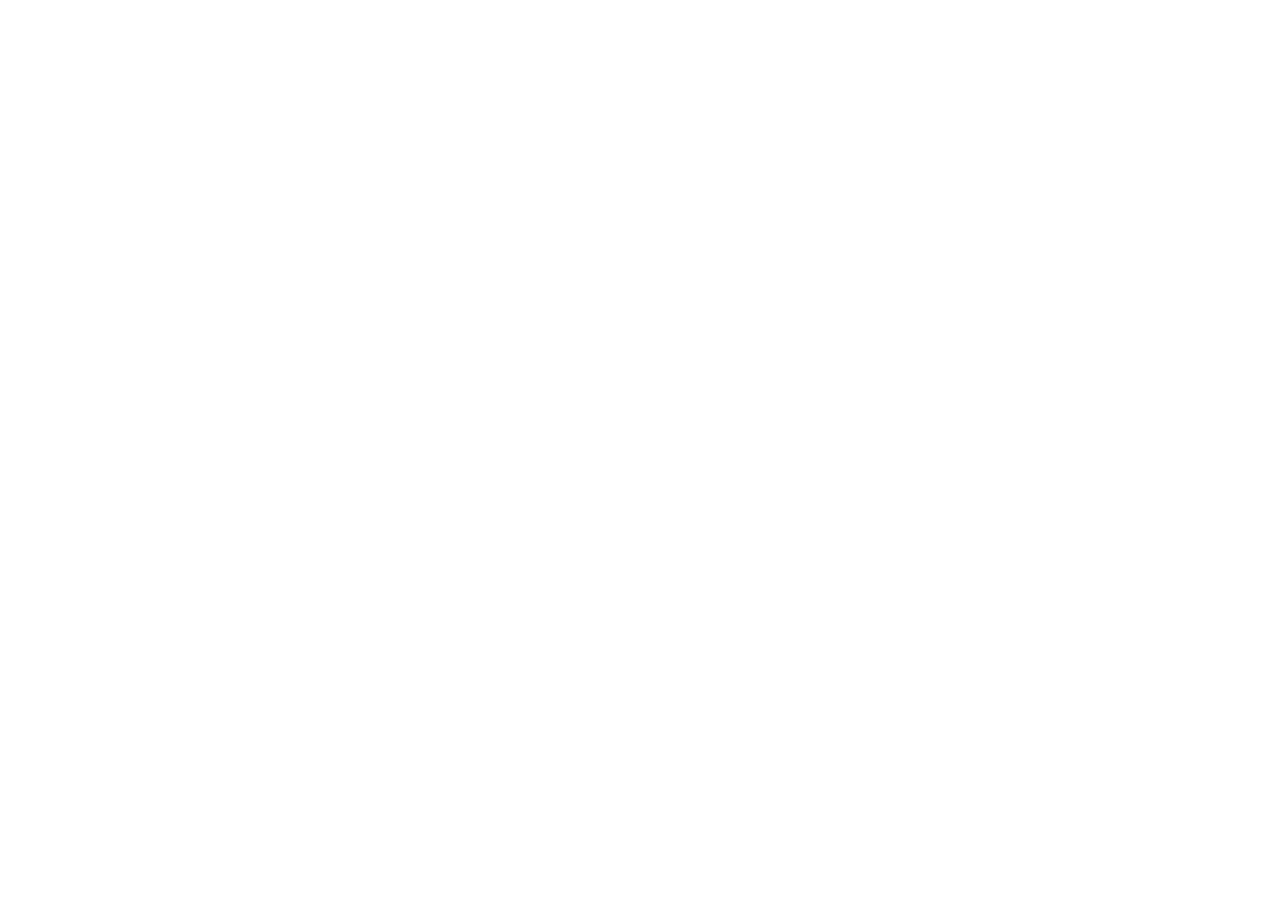
==== commit fbaa4113: "Add files via upload" ====
--- a/index.html
+++ b/index.html
@@ -1,1453 +1,27 @@
 <!DOCTYPE html>
 <html lang="da">
 <head>
-<meta charset="UTF-8"/>
-<meta http-equiv="Cache-Control" content="no-cache, no-store, must-revalidate"/>
-<meta http-equiv="Pragma" content="no-cache"/>
-<meta http-equiv="Expires" content="0"/>
-<meta name="viewport" content="width=device-width, initial-scale=1.0, viewport-fit=cover"/>
-<meta name="mobile-web-app-capable" content="yes"/>
-<meta name="apple-mobile-web-app-capable" content="yes"/>
-<meta name="apple-mobile-web-app-status-bar-style" content="black-translucent"/>
-<meta http-equiv="Cache-Control" content="no-cache, no-store, must-revalidate"/>
-<meta http-equiv="Pragma" content="no-cache"/>
-<meta http-equiv="Expires" content="0"/>
-<title>Esbjerg Shuri-Ryu Karate – Medlemsstyring</title>
-<link rel="stylesheet" href="index.css">
+<meta charset="utf-8">
+<title>Esbjerg Shuri-Ryu Karate</title>
+<!-- Omlaegning til Cloudflare (trin G). Den gamle app ligger som
+     index-legacy.html — omdoeb tilbage for at rulle bagud. -->
+<script>
+  // Ret KUN denne linje pr. fil: '' · 'elev' · 'form' · 'traeningsplan'
+  var MAAL = '';
+  var BASE = 'https://karate.jonasholm.workers.dev/';
+  // Query og hash foelger med, saa gamle links fra mails stadig virker
+  // (fx ...?email=nogen@eksempel.dk).
+  location.replace(BASE + MAAL + location.search + location.hash);
+</script>
+<meta http-equiv="refresh" content="0;url=https://karate.jonasholm.workers.dev/">
+<style>
+  body{font-family:system-ui,-apple-system,'Segoe UI',sans-serif;background:#1a1a1a;color:#eee;
+       display:flex;align-items:center;justify-content:center;height:100vh;margin:0;text-align:center}
+  a{color:#7ecece}
+</style>
 </head>
 <body>
-
-<script>const SHURI_BADGE='[data-uri]';</script>
-
-<div id="syncErrBanner" style="display:none;position:fixed;bottom:0;left:0;right:0;z-index:10000;
-  background:linear-gradient(135deg,#7c2d12,#991b1b);color:#fff;padding:.9rem 1.2rem;
-  box-shadow:0 -4px 20px rgba(0,0,0,.35);display:none;align-items:center;gap:.8rem;
-  animation:slideUp .25s ease">
-  <div style="font-size:1.4rem;flex-shrink:0">⚠️</div>
-  <div style="flex:1">
-    <div style="font-weight:700;font-size:.9rem">Synkronisering fejlede</div>
-    <div style="font-size:.78rem;opacity:.85;margin-top:1px">Dine ændringer er gemt lokalt — tryk Genindlæs for at prøve igen</div>
-  </div>
-  <button onclick="hideSyncErrBanner(true)" style="background:rgba(255,255,255,.2);border:1.5px solid rgba(255,255,255,.4);
-    color:#fff;border-radius:8px;padding:.45rem .9rem;font-size:.82rem;font-weight:700;cursor:pointer;white-space:nowrap;flex-shrink:0">
-    🔄 Genindlæs
-  </button>
-  <button onclick="hideSyncErrBanner(false)" style="background:transparent;border:none;color:rgba(255,255,255,.7);
-    font-size:1.2rem;cursor:pointer;padding:0 .2rem;flex-shrink:0" title="Luk">✕</button>
-</div>
-
-<div id="inactivityModal" style="display:none;position:fixed;top:0;right:0;bottom:0;left:0;z-index:9600;background:rgba(10,30,30,.7);backdrop-filter:blur(4px);-webkit-backdrop-filter:blur(4px);align-items:center;justify-content:center">
-  <div style="background:#fff;border-radius:18px;padding:2rem 1.6rem;max-width:320px;width:90%;box-shadow:0 12px 40px rgba(0,0,0,.3);text-align:center">
-    <div style="font-size:2.2rem;margin-bottom:.6rem">⏱️</div>
-    <h3 style="margin:0 0 .5rem;color:#1a3a3a;font-size:1.1rem">Er du stadig der?</h3>
-    <p style="margin:0 0 1.4rem;color:#4a6a6a;font-size:.88rem">Du logges automatisk ud om <strong id="inactivityCountdown" style="color:#1a5c5c;font-size:1.05rem">30</strong> sekunder pga. inaktivitet.</p>
-    <button onclick="stayLoggedIn()" style="width:100%;padding:.75rem;background:linear-gradient(135deg,#1a5c5c,#2d8080);color:#fff;border:none;border-radius:10px;font-size:.95rem;font-weight:700;cursor:pointer">✓ Jeg er her</button>
-  </div>
-</div>
-
-<div id="presenceModal" style="display:none;position:fixed;top:0;right:0;bottom:0;left:0;z-index:9500;background:rgba(10,30,30,.55);backdrop-filter:blur(3px);-webkit-backdrop-filter:blur(3px);align-items:center;justify-content:center">
-  <div style="background:#fff;border-radius:18px;padding:1.8rem 1.6rem;max-width:320px;width:90%;box-shadow:0 12px 40px rgba(0,0,0,.25);text-align:center">
-    <div style="font-size:2rem;margin-bottom:.6rem">👤</div>
-    <h3 style="margin:0 0 .4rem;color:#1a3a3a;font-size:1.1rem">Vælg din profil</h3>
-    <p style="margin:0 0 1.2rem;color:#4a6a6a;font-size:.85rem">Markér hvem der logger ind i dag</p>
-    <div id="presenceSyncNotice" style="display:none;background:#f0f9ff;border:1.5px solid #bae6fd;border-radius:10px;padding:.7rem .9rem;margin-bottom:1rem;text-align:left">
-      <div style="display:flex;align-items:center;gap:.55rem">
-        <span style="font-size:1.1rem;animation:phSpin 1.2s linear infinite;display:inline-block">⏳</span>
-        <div>
-          <div style="font-size:.82rem;font-weight:700;color:#0369a1">Synkroniserer…</div>
-          <div style="font-size:.75rem;color:#0284c7;margin-top:1px">Henter navne fra skyen – vent et øjeblik</div>
-        </div>
-      </div>
-    </div>
-    <div id="presenceNameGrid" style="display:grid;grid-template-columns:repeat(auto-fill,minmax(88px,1fr));gap:.55rem;margin-bottom:1rem;max-height:52vh;overflow-y:auto;padding:2px"></div>
-    <select id="presenceNameInput" style="display:none"><option value="">— Vælg dit navn —</option></select>
-    <datalist id="presenceNameList"></datalist>
-    <button onclick="confirmPresenceName()" style="width:100%;padding:.7rem;background:linear-gradient(135deg,#1a5c5c,#2d8080);color:#fff;border:none;border-radius:10px;font-size:.95rem;font-weight:700;cursor:pointer">✓ Fortsæt</button>
-  </div>
-</div>
-
-<style>
-body > *:not(#lockScreen){visibility:hidden;pointer-events:none}
-</style>
-<div id="lockScreen">
-  <div class="lock-box">
-    <div style="display:flex;align-items:center;justify-content:center;gap:1.2rem;margin-bottom:1.1rem">
-      <img id="lockBadgeImg" src="" alt="Shuri-Ryu mærke" style="width:78px;height:78px;border-radius:50%;object-fit:cover;box-shadow:0 3px 12px rgba(0,0,0,.25);flex-shrink:0"/>
-      <div class="lock-logo">🥋</div>
-    </div>
-    <div class="lock-title">Esbjerg Shuri-Ryu Karate</div>
-    <div class="lock-sub">Indtast adgangskode for at fortsætte</div>
-    <input class="lock-input" id="lockInput" type="password"
-           placeholder="••••••"
-           onkeydown="if(event.key==='Enter')lockSubmit()"
-           autocomplete="current-password"/>
-    <button class="lock-btn" onclick="lockSubmit()">🔓 Lås op</button>
-    <div class="lock-err" id="lockErr"></div>
-  </div>
-</div>
-
-<header>
-  <div class="hbrand">
-    <div class="hlogo" style="background:transparent;border:none;padding:0;overflow:hidden"><img id="headerBadgeImg" src="" alt="Shuri-Ryu" style="width:40px;height:40px;border-radius:50%;object-fit:cover;display:block"/><script>try{document.getElementById('headerBadgeImg').src=SHURI_BADGE;}catch(e){}</script></div>
-    <div>
-      <div class="htitle">Esbjerg Shuri-Ryu Karate</div>
-      <div class="hsub">Medlemsstyring &amp; Fremmøde</div>
-    </div>
-  </div>
-  <div class="hdr-actions">
-    <div class="hdate" id="headerDate"></div>
-    <div id="syncStatus" style="font-size:.75rem;display:none;padding:.2rem .6rem;border-radius:6px;background:rgba(255,255,255,.12)"></div>
-    <div id="presenceBar" style="display:none;font-size:.73rem;padding:.2rem .6rem;border-radius:6px;background:rgba(255,255,255,.12);color:#fff;white-space:nowrap" title="Online brugere"></div>
-    <button class="notif-btn" id="notifBtn" onclick="openInbox()" title="Beskeder fra elever">💬<span id="notifBadge" class="notif-badge" style="display:none">0</span></button>
-    <button class="btn bg btn-sm" onclick="openArchiveModal()" style="color:#fff;border-color:rgba(255,255,255,.3)">📦<span class="hdr-lbl"> Arkiv</span></button>
-    <button class="btn bg btn-sm" onclick="openGlobalSearch()" style="color:#fff;border-color:rgba(255,255,255,.3)" title="Global søgning">🔍</button>
-    <button class="btn bg btn-sm" onclick="openModal('settingsModal')" style="color:#fff;border-color:rgba(255,255,255,.3)">⚙️</button>
-  </div>
-</header>
-
-<div id="qsOverlay" style="display:none;position:fixed;top:0;right:0;bottom:0;left:0;z-index:10000;background:rgba(10,30,30,.6);backdrop-filter:blur(4px);-webkit-backdrop-filter:blur(4px)" onclick="if(event.target===this)closeQuickSearch()">
-  <div style="background:#fff;border-radius:0 0 18px 18px;box-shadow:0 12px 40px rgba(0,0,0,.3);display:flex;flex-direction:column;max-height:80vh">
-    <div style="padding:1rem 1.2rem;display:flex;align-items:center;gap:.7rem;border-bottom:1.5px solid #e8f0f0;flex-shrink:0">
-      <span style="font-size:1.3rem">🔍</span>
-      <input id="qsInput" type="text" placeholder="Søg navn, bælte, tlf., årgang, betalt, mand, dreng…"
-        style="flex:1;border:none;outline:none;font-size:1rem;padding:.3rem 0;color:#1a3a3a;background:transparent"
-        oninput="_dRenderQS()" autocomplete="off"/>
-      <button onclick="closeQuickSearch()" style="background:none;border:none;font-size:1.4rem;cursor:pointer;color:#aaa;padding:0 .2rem;line-height:1">✕</button>
-    </div>
-    <div id="qsResults" style="padding:.5rem 1rem 1rem;overflow-y:auto;background:#fff;border-radius:0 0 18px 18px"></div>
-  </div>
-</div>
-
-<div id="globalSearchOverlay" onclick="if(event.target===this)closeGlobalSearch()">
-  <div class="gs-box">
-    <div class="gs-input-row">
-      <span style="font-size:1.3rem;flex-shrink:0">🔍</span>
-      <input id="gsInput" type="text" placeholder="Søg medlemmer, sessioner, noter…" autocomplete="off"
-        oninput="_dRenderGlobalSearch()"
-        onkeydown="if(event.key==='Escape')closeGlobalSearch()"/>
-      <button onclick="closeGlobalSearch()" style="background:none;border:none;font-size:1.3rem;cursor:pointer;color:#aaa;padding:0;line-height:1;flex-shrink:0">✕</button>
-    </div>
-    <div class="gs-results" id="gsResults">
-      <div class="gs-no-results" style="color:var(--xtl)">Begynd at skrive for at søge…</div>
-    </div>
-  </div>
-</div>
-
-<div class="mbd" id="notesModal">
-  <div class="modal">
-    <div class="m-hero hero-note">
-      <button class="m-hero-close" onclick="safeCloseModal('notesModal')">✕</button>
-      <div class="m-hero-title"><span class="m-hero-icon">📝</span><span>Træningsnoter</span></div>
-      <div class="m-chip" id="notesModalDate">📅 I dag</div>
-    </div>
-    <textarea id="notesInput" rows="6" oninput="updateNotesCounter()" style="width:100%;border:1.5px solid #c8dede;border-radius:10px;padding:.85rem;font-size:.9rem;resize:vertical;font-family:inherit;box-sizing:border-box;line-height:1.5;transition:border-color .15s" placeholder="Skriv noter til dagens træning — fx stemning, skader, fravær, særlige øvelser…"></textarea>
-    <div class="m-counter" id="notesCounter">0 tegn</div>
-    <div class="ma">
-      <button class="btn bg btn-sm" onclick="safeCloseModal('notesModal')">Annuller</button>
-      <button class="btn bp btn-sm" onclick="saveTrainingNote()">💾 Gem note</button>
-    </div>
-  </div>
-</div>
-
-<div class="nav-tabs-wrap">
-<nav class="nav-tabs" id="mainNavTabs">
-  <div class="nav-tab active" onclick="switchTab('training')" id="tab-training">🥋 Dagens træning</div>
-  <div class="nav-tab" onclick="switchTab('history')" id="tab-history">📅 Fremmødeoversigt</div>
-  <div class="nav-tab" onclick="switchTab('members')" id="tab-members">📇 Alle medlemmer</div>
-  <div class="nav-tab" onclick="switchTab('dashboard')" id="tab-dashboard">📊 Dashboard</div>
-  <div class="nav-tab" onclick="switchTab('promotion')" id="tab-promotion" style="display:none">🎯 Graduering</div>
-  <div class="nav-tab" onclick="switchTab('board')" id="tab-board">📒 Interne notater</div>
-</nav>
-</div>
-
-<div class="page active" id="page-training">
-
-  
-  <div id="cancellationBanner" style="display:none;background:linear-gradient(135deg,#fff7ed,#ffedd5);border:1.5px solid #f97316;border-radius:10px;padding:.6rem 1rem;margin-bottom:.8rem;font-size:.82rem;color:#7c2d12;display:flex;flex-direction:column;gap:.3rem"></div>
-
-  
-  <div id="birthdayBanner" style="display:none;background:linear-gradient(135deg,#fff8e1,#ffe0b2);border:1px solid #ffcc80;border-radius:10px;padding:.65rem 1rem;margin-bottom:.8rem;font-size:.82rem;color:#5d4037">🎂 <span id="birthdayList"></span></div>
-
-  
-  <div id="loginBanner" style="display:none;margin-bottom:.8rem"></div>
-  
-  <div id="loginDayPopup" style="display:none;position:fixed;inset:0;z-index:9999;background:rgba(0,0,0,.4);backdrop-filter:blur(2px);align-items:center;justify-content:center;padding:1rem" onclick="if(event.target===this)document.getElementById('loginDayPopup').style.display='none'">
-    <div style="background:#fff;border-radius:16px;padding:1.4rem 1.5rem;max-width:400px;width:100%;box-shadow:0 8px 40px rgba(0,0,0,.18);max-height:80vh;overflow-y:auto">
-      <div style="display:flex;align-items:center;justify-content:space-between;margin-bottom:1rem">
-        <div style="font-weight:800;font-size:1rem;color:#155e75">📱 Logins i dag</div>
-        <button onclick="document.getElementById('loginDayPopup').style.display='none'" style="background:none;border:none;font-size:1.2rem;cursor:pointer;color:#888;padding:.2rem .4rem">✕</button>
-      </div>
-      <div id="loginDayPopupBody"></div>
-    </div>
-  </div>
-
-<div class="training-editorial-hero"><div class="training-editorial-head"><h1>Dagens træning</h1></div><section class="training-program-card"><div class="training-card-content"><h2>Fremmøde · noter · quick rating</h2><p>Marker dagens fremmøde, skriv træningsnote og vurder elever direkte fra samme side.</p>
-    <div class="training-inline-controls">
-      <div class="training-date-row"><label>📅 Træningsdato</label><input type="date" id="trainingDatePicker" onchange="onDateChange()" /><button class="btn bg btn-sm" onclick="refreshFromCloud()">🔃 Opdater</button></div>
-      <div class="training-action-row"><button type="button" class="tile-action-btn" onclick="openNotesModal()">📝 Note</button><button type="button" class="tile-action-btn tile-action-primary" onclick="openHv()">⚡ Quick rating</button></div>
-      <input class="sbx" type="text" id="tsearch" placeholder="🔍 Søg navn…" oninput="_dRenderT()"/>
-      <div class="training-filter-row"><select class="fs" id="tfc" onchange="renderT()"><option value="all">Alle</option><option value="in">Til stede</option><option value="out">Fraværende</option></select><select class="fs" id="tfp" onchange="renderT()"><option value="all">Alle betalinger</option><option value="paid">Betalt</option><option value="partial">Delvis</option><option value="unpaid">Ikke betalt</option><option value="overdue">Overskredet</option></select><select class="fs" id="tfg" onchange="renderT()"><option value="all">Alle grupper</option><option value="Børnehold">Børnehold</option><option value="Basis-hold">Basis-hold</option><option value="Avanceret">Avanceret</option></select></div>
-    </div></div><div class="shuri-gradient-badge training-corner-badge" aria-hidden="true"></div></section></div>
-
-  <div class="stats-grid" id="statsGrid">
-    <div class="stat-card"><div class="si si-a">👥</div><div><div class="sv" id="s1">–</div><div class="sl">Aktive medlemmer</div></div></div>
-    <div class="stat-card" onclick="showPresentModal()" style="cursor:pointer" title="Klik for at se hvem der er til stede"><div class="si si-b">🙋</div><div><div class="sv" id="s2">–</div><div class="sl">Til stede i dag</div><div id="s2pct" class="stat-pct">0% fremmøde</div></div></div>
-    <div class="stat-card"><div class="si si-c">🚫</div><div><div class="sv" id="s3">–</div><div class="sl">Fraværende</div></div></div>
-    <div class="stat-card" onclick="showPaidModal()" style="cursor:pointer" title="Klik for at se hvem der har betalt"><div class="si si-b">💳</div><div><div class="sv" id="s4">–</div><div class="sl">Betalt kontingent</div><div id="s4sub" style="font-size:.63rem;color:var(--xtl);margin-top:1px"></div></div></div>
-    <div class="stat-card" onclick="showUnpaidModal()" style="cursor:pointer" title="Klik for at se hvem der mangler at betale"><div class="si si-d">⚠️</div><div><div class="sv" id="s5">–</div><div class="sl">Ikke betalt</div><div id="s5sub" style="font-size:.63rem;color:var(--xtl);margin-top:1px"></div></div></div>
-  </div>
-  <div id="trainingNoteDisplay" style="display:none;background:#fffde7;border:1px solid #ffe082;border-radius:8px;padding:.5rem .9rem;margin-top:.4rem;font-size:.82rem;color:#795548">
-    📝 <span id="trainingNoteText"></span>
-    <button onclick="openNotesModal()" style="background:none;border:none;cursor:pointer;font-size:.75rem;color:#888;margin-left:.4rem">✏️ rediger</button>
-  </div>
-  
-
-<div class="training-list-head training-list-head-a">
-  <div><h2>Dagens holdliste</h2></div>
-  <div class="training-status-tabs">
-    <button class="btn active" data-tfilter="all" onclick="document.getElementById('tfc').value='all';renderT()">Alle</button>
-    <button class="btn" data-tfilter="out" onclick="document.getElementById('tfc').value='out';renderT()">Ikke mødt</button>
-    <button class="btn" data-tfilter="in" onclick="document.getElementById('tfc').value='in';renderT()">Til stede</button>
-    <button class="btn" onclick="openHv()">Skal vurderes</button>
-  </div>
-</div>
-<div id="trainingCards" class="training-card-list training-card-list-a"></div>
-
-<div class="tcard training-table-source">
-    <table>
-      <thead>
-        <tr>
-          <th>Til stede</th>
-          <th style="text-align:center">📋</th>
-          <th>Medlem</th>
-          <th style="text-align:center">Score</th>
-          <th>Gruppe</th>
-          <th>Køn / Alder</th>
-          <th>Bælte</th>
-          <th>Kontingent</th>
-        </tr>
-      </thead>
-      <tbody id="tbody-t"></tbody>
-    </table>
-    <div id="empty-t" class="empty-state" style="display:none"><div class="icon">🥋</div>Ingen resultater</div>
-    <div class="tbl-footer"><button class="btn bs btn-sm" onclick="exportToExcel()">📊 Excel</button></div>
-  </div>
-</div>
-
-<div id="hvPanel" class="hv-panel">
-  <div class="hv-topbar">
-    <button onclick="closeHv()" style="background:none;border:none;color:rgba(255,255,255,.8);font-size:1.2rem;cursor:pointer;padding:0;line-height:1">←</button>
-    <span class="hv-title">⚡ Quick rating</span>
-    <span class="hv-chip-count" id="hvPresentChip">0 tilstede</span>
-  </div>
-  <div class="hv-body" id="hvBody"></div>
-  <div class="hv-savebar">
-    <div class="hv-savebar-info" id="hvSaveInfo">Vælg bedømmer og mindst én færdighed</div>
-    <button class="btn bp" id="hvSaveBtn" onclick="saveHv()" disabled style="white-space:nowrap">💾 Gem vurderinger</button>
-  </div>
-</div>
-
-<div id="inboxPanel" class="inbox-panel">
-  <div class="inbox-topbar">
-    <button onclick="closeInbox()" style="background:rgba(255,255,255,.15);border:none;color:#fff;font-size:1rem;cursor:pointer;padding:.45rem .6rem;line-height:1;border-radius:8px;min-width:36px;min-height:36px;display:flex;align-items:center;justify-content:center">✕</button>
-    <span class="inbox-title">💬 Beskeder</span>
-    <button id="inboxBackBtn" onclick="showInboxList()" style="display:none;background:rgba(255,255,255,.15);border:1px solid rgba(255,255,255,.3);color:#fff;border-radius:8px;padding:.2rem .65rem;font-size:.78rem;cursor:pointer">← Alle</button>
-  </div>
-  <div id="inboxToolbar" style="display:none;padding:.5rem .75rem;border-bottom:1px solid #f0f4f4;background:#fafbfb;gap:.4rem;align-items:center;flex-wrap:wrap">
-    <button id="inboxFilterMineBtn" onclick="toggleInboxFilterMine()" style="background:#fff;color:#4338ca;border:1px solid #c7d2fe;border-radius:18px;padding:.3rem .7rem;font-size:.72rem;font-weight:700;cursor:pointer;display:inline-flex;align-items:center;gap:.25rem">@ Kun mine</button>
-    <button onclick="markAllInboxRead()" style="background:#fff;color:#059669;border:1px solid #a7f3d0;border-radius:18px;padding:.3rem .7rem;font-size:.72rem;font-weight:700;cursor:pointer;margin-left:auto">✓ Markér alle læst</button>
-  </div>
-  <div id="inboxContent" style="flex:1;overflow-y:auto;display:flex;flex-direction:column"></div>
-  <div id="inboxReplyBar" style="display:none;padding:.6rem 1rem .75rem;border-top:1px solid #f0f4f4;flex-direction:column;gap:.4rem;position:relative">
-    <div id="inboxEmojiPanel" style="display:none;position:absolute;bottom:calc(100% + 4px);right:1rem;background:#fff;border:1px solid #d5dcdc;border-radius:10px;box-shadow:0 4px 16px rgba(0,0,0,.12);padding:.5rem;z-index:200;flex-wrap:wrap;gap:.25rem;max-width:280px"></div>
-    <div style="display:flex;gap:.5rem;align-items:flex-end">
-      <textarea id="inboxReplyText" rows="2" placeholder="Skriv svar…" style="flex:1;border:1.5px solid #c8dede;border-radius:10px;padding:.55rem .75rem;font-size:.85rem;resize:none;font-family:inherit;outline:none" onkeydown="if(event.key==='Enter'&&!event.shiftKey){event.preventDefault();sendInboxReply()}"></textarea>
-      <button type="button" onclick="toggleInboxEmojiPanel()" title="Indsæt emoji" style="background:#f1f4f4;color:#1a2e2e;border:1px solid #c8dede;border-radius:10px;padding:.45rem .65rem;font-size:1rem;cursor:pointer">😊</button>
-      <button onclick="sendInboxReply()" class="btn bp btn-sm">Send</button>
-    </div>
-    <label style="display:flex;align-items:center;gap:.4rem;font-size:.74rem;color:#64748b;cursor:pointer;user-select:none;padding-left:.15rem">
-      <input type="checkbox" id="inboxSendEmail" checked style="width:14px;height:14px;cursor:pointer"/>
-      <span>📧 Inkludér i forælderens daglige email-opsummering</span>
-    </label>
-  </div>
-</div>
-<div id="inboxOverlay" onclick="closeInbox()" style="display:none;position:fixed;inset:0;z-index:9400;background:rgba(0,0,0,.3)"></div>
-
-<div class="page" id="page-history">
-  <div class="sh">
-    <div class="st">📅 Fremmødeoversigt</div>
-    <div class="controls">
-      <select class="fs" id="hYear" onchange="renderHistory()"></select>
-      <select class="fs" id="hPeriod" onchange="renderHistory()">
-        <option value="all">Hele året</option>
-        <option value="h1">H1 (Jan–Jun)</option>
-        <option value="h2">H2 (Jul–Dec)</option>
-        <option value="q1">Q1 (Jan–Mar)</option>
-        <option value="q2">Q2 (Apr–Jun)</option>
-        <option value="q3">Q3 (Jul–Sep)</option>
-        <option value="q4">Q4 (Okt–Dec)</option>
-      </select>
-      <select class="fs" id="hDay" onchange="renderHistory()">
-        <option value="all">Alle dage</option>
-        <option value="extra">Kun ekstra</option>
-      </select>
-      <label style="display:flex;align-items:center;gap:.35rem;font-size:.8rem;color:var(--xtl);cursor:pointer;white-space:nowrap;padding:.3rem .6rem;background:#f1f5f9;border:1px solid #e2e8f0;border-radius:6px">
-        <input type="checkbox" id="hShowFuture" onchange="renderHistory();if(this.checked)document.getElementById('hGrid').scrollIntoView({behavior:'smooth',block:'start'})" style="cursor:pointer;accent-color:var(--pr);width:14px;height:14px">
-        Vis kommende
-      </label>
-    </div>
-  </div>
-  <div style="margin-bottom:.8rem">
-    <button class="btn bg btn-sm" onclick="openNotesOverview()">📝 Se alle noter</button>
-  </div>
-  <div id="h-notes-wrap" style="margin-bottom:.8rem"></div>
-  <div class="hgrid" id="hGrid"></div>
-</div>
-
-<div class="mbd" id="notesOverviewModal">
-  <div class="modal modal-lg">
-    <div class="m-hero hero-note">
-      <button class="m-hero-close" onclick="closeModal('notesOverviewModal')">✕</button>
-      <div class="m-hero-title"><span class="m-hero-icon">📝</span><span>Træningsnoter</span></div>
-      <div class="m-hero-sub" id="notesOverviewSub">Alle noter fra tidligere træninger</div>
-    </div>
-    <div id="notesOverviewContent"></div>
-    <div class="ma" style="justify-content:space-between">
-      <button class="btn bs btn-sm" onclick="exportNotesToExcel()">📊 Eksporter til Excel</button>
-      <button class="btn bg" onclick="closeModal('notesOverviewModal')">Luk</button>
-    </div>
-  </div>
-</div>
-
-<div class="mbd" id="dayBreakdownModal">
-  <div class="modal" style="max-width:440px;width:92vw">
-    <div class="m-hero">
-      <button class="m-hero-close" onclick="closeModal('dayBreakdownModal')">✕</button>
-      <div class="m-hero-title"><span class="m-hero-icon" id="dpDayIcon">📅</span><span id="dpDayTitle">Dag</span></div>
-      <div class="m-hero-sub" id="dpDaySub"></div>
-    </div>
-    <div id="dpDayContent" style="padding:0 1.2rem 1rem"></div>
-    <div class="ma"><button class="btn bg" onclick="closeModal('dayBreakdownModal')">Luk</button></div>
-  </div>
-</div>
-
-<div class="mbd" id="expectedModal">
-  <div class="modal modal-lg">
-    <div class="m-hero">
-      <button class="m-hero-close" onclick="closeModal('expectedModal')">✕</button>
-      <div class="m-hero-title"><span class="m-hero-icon">🎯</span><span>Forventet i alt</span></div>
-      <div class="m-hero-sub">Forventet kontingent fra aktive medlemmer denne periode</div>
-    </div>
-    <div id="expectedModalContent"></div>
-    <div class="ma"><button class="btn bg" onclick="closeModal('expectedModal')">Luk</button></div>
-  </div>
-</div>
-
-<div class="mbd" id="unpaidModal">
-  <div class="modal modal-lg">
-    <div class="m-hero hero-warn">
-      <button class="m-hero-close" onclick="closeModal('unpaidModal')">✕</button>
-      <div class="m-hero-title"><span class="m-hero-icon">⏳</span><span>Ikke betalt</span></div>
-      <div class="m-hero-sub">Medlemmer der mangler at indbetale kontingent</div>
-    </div>
-    <div id="unpaidModalContent"></div>
-    <div class="ma">
-      <button class="btn bg" onclick="closeModal('unpaidModal')">Luk</button>
-    </div>
-  </div>
-</div>
-
-<div class="mbd" id="paidModal">
-  <div class="modal modal-lg">
-    <div class="m-hero hero-success">
-      <button class="m-hero-close" onclick="closeModal('paidModal')">✕</button>
-      <div class="m-hero-title"><span class="m-hero-icon">✅</span><span>Betalt kontingent</span></div>
-      <div class="m-hero-sub">Medlemmer der har indbetalt kontingent</div>
-    </div>
-    <div id="paidModalContent"></div>
-    <div class="ma">
-      <button class="btn bg" onclick="closeModal('paidModal')">Luk</button>
-    </div>
-  </div>
-</div>
-
-<div class="mbd" id="presentModal">
-  <div class="modal modal-lg">
-    <div class="m-hero hero-success">
-      <button class="m-hero-close" onclick="closeModal('presentModal')">✕</button>
-      <div class="m-hero-title"><span class="m-hero-icon">✅</span><span id="presentModalTitle">Til stede i dag</span></div>
-      <div class="m-hero-sub" id="presentModalSub">Opdelt efter hold</div>
-    </div>
-    <div id="presentModalContent"></div>
-    <div class="ma">
-      <button class="btn bg" onclick="closeModal('presentModal')">Luk</button>
-    </div>
-  </div>
-</div>
-
-<div class="mbd" id="groupDetailModal">
-  <div class="modal modal-lg">
-    <div class="m-hero" id="grpDetailHero">
-      <button class="m-hero-close" onclick="closeModal('groupDetailModal')">✕</button>
-      <div class="m-hero-title"><span class="m-hero-icon" id="grpDetailIcon">🧒</span><span id="grpDetailTitle">Hold</span></div>
-      <div class="m-hero-sub" id="grpDetailSub">Oversigt</div>
-    </div>
-    <div id="grpDetailContent"></div>
-    <div class="ma">
-      <button class="btn bg" onclick="closeModal('groupDetailModal')">Luk</button>
-    </div>
-  </div>
-</div>
-
-<div id="photoLightbox" onclick="if(event.target===this)closePhotoLightbox()">
-  <div class="lb-inner">
-    <button class="lb-close" onclick="closePhotoLightbox()" title="Luk (Esc)">✕</button>
-    <img id="photoLightboxImg" src="" alt=""/>
-    <div class="lb-caption" id="photoLightboxCaption"></div>
-    <div class="lb-actions">
-      <a class="lb-btn" id="photoLightboxDownload" href="" download="" target="_blank" rel="noopener" title="Download original">⬇️ Download</a>
-    </div>
-  </div>
-</div>
-
-<div class="mbd" id="attendanceDetailModal">
-  <div class="modal modal-lg">
-    <div class="m-hero" id="attDetailHero">
-      <button class="m-hero-close" onclick="closeModal('attendanceDetailModal')">✕</button>
-      <div class="m-hero-title"><span class="m-hero-icon" id="attDetailIcon">🔥</span><span id="attDetailTitle">Streak</span></div>
-      <div class="m-hero-sub" id="attDetailSub"></div>
-    </div>
-    <div id="attDetailContent" style="padding:1rem"></div>
-    <div class="ma">
-      <button class="btn bg" onclick="closeModal('attendanceDetailModal')">Luk</button>
-    </div>
-  </div>
-</div>
-
-<div class="mbd" id="topAttendanceModal">
-  <div class="modal modal-lg">
-    <div class="m-hero hero-info">
-      <button class="m-hero-close" onclick="closeModal('topAttendanceModal')">✕</button>
-      <div class="m-hero-title"><span class="m-hero-icon">📈</span><span id="topAttendanceTitle">Flest fremmøder</span></div>
-      <div class="m-hero-sub" id="topAttendanceSub">Rangliste i indeværende halvår</div>
-    </div>
-    <div id="topAttendanceContent"></div>
-    <div class="ma">
-      <button class="btn bg" onclick="closeModal('topAttendanceModal')">Luk</button>
-    </div>
-  </div>
-</div>
-
-<div class="mbd" id="newMembersModal">
-  <div class="modal modal-lg">
-    <div class="m-hero hero-success">
-      <button class="m-hero-close" onclick="closeModal('newMembersModal')">✕</button>
-      <div class="m-hero-title"><span class="m-hero-icon">🆕</span><span id="newMembersTitle">Nye elever</span></div>
-      <div class="m-hero-sub" id="newMembersSub">Medlemmer der er startet i valgte år</div>
-    </div>
-    <div id="newMembersContent"></div>
-    <div class="ma">
-      <button class="btn bg" onclick="closeModal('newMembersModal')">Luk</button>
-    </div>
-  </div>
-</div>
-
-<div class="mbd" id="stoppedMembersModal">
-  <div class="modal modal-lg">
-    <div class="m-hero hero-warn">
-      <button class="m-hero-close" onclick="closeModal('stoppedMembersModal')">✕</button>
-      <div class="m-hero-title"><span class="m-hero-icon">👋</span><span id="stoppedMembersTitle">Stoppede elever</span></div>
-      <div class="m-hero-sub" id="stoppedMembersSub">Medlemmer der har afsluttet i valgte år</div>
-    </div>
-    <div id="stoppedMembersContent"></div>
-    <div class="ma">
-      <button class="btn bg" onclick="closeModal('stoppedMembersModal')">Luk</button>
-    </div>
-  </div>
-</div>
-
-<div class="mbd" id="gradEmailModal">
-  <div class="modal modal-lg">
-    <div class="m-hero" style="background:linear-gradient(135deg,#4338ca,#6366f1)">
-      <button class="m-hero-close" onclick="closeModal('gradEmailModal')">✕</button>
-      <div class="m-hero-title"><span class="m-hero-icon">✉️</span><span>Send progress-mail</span></div>
-      <div class="m-hero-sub" id="gradEmailSub">—</div>
-    </div>
-    <div style="padding:1rem 1.2rem">
-      <div id="gradEmailPreview" style="background:#f9fafb;border:1px solid #e5e7eb;border-radius:10px;padding:.8rem;margin-bottom:.9rem;font-size:.8rem;color:#374151"></div>
-      <label style="display:block;font-size:.72rem;font-weight:700;color:var(--xtm);margin-bottom:.25rem">Emne</label>
-      <input type="text" id="gradEmailSubject" style="width:100%;padding:.55rem .7rem;border:1.5px solid #d1d5db;border-radius:8px;font-size:.88rem;margin-bottom:.8rem" placeholder="Emne på mailen">
-      <label style="display:block;font-size:.72rem;font-weight:700;color:var(--xtm);margin-bottom:.25rem">Personlig besked <span style="font-weight:400;color:var(--xtl)">(valgfrit — vises i en fremhævet boks)</span></label>
-      <textarea id="gradEmailMessage" rows="4" style="width:100%;padding:.55rem .7rem;border:1.5px solid #d1d5db;border-radius:8px;font-size:.88rem;font-family:inherit;resize:vertical" placeholder="Fx: Flot indsats i går — fortsæt med at øve Heian Shodan hjemme!"></textarea>
-      <div style="margin-top:.6rem;padding:.55rem .7rem;background:#eff6ff;border:1px solid #bfdbfe;border-radius:8px;font-size:.72rem;color:#1e40af;line-height:1.5">
-        <strong>💡 Sådan gør du:</strong><br>
-        1. Klik <strong>📄 Generér PDF</strong> → gem som PDF fra print-dialogen.<br>
-        2. Klik <strong>✉️ Åbn e-mail</strong> → vedhæft den gemte PDF i din mail-klient, og send.
-      </div>
-    </div>
-    <div class="ma">
-      <button class="btn bg" onclick="closeModal('gradEmailModal')">Annuller</button>
-      <button class="btn bp" onclick="exportProgressToPDF(_gradEmailMemberId)" style="background:#f59e0b;color:#fff">📄 Generér PDF</button>
-      <button class="btn bp" id="gradEmailSendBtn" onclick="sendGradEmail()">✉️ Åbn e-mail</button>
-    </div>
-  </div>
-</div>
-
-<div class="page" id="page-members">
-
-<div class="members-editorial-hero"><div class="members-editorial-head"><h1>Alle medlemmer</h1><div class="shuri-gradient-badge members-corner-badge" aria-hidden="true"></div></div><section class="members-controls-card"><div class="tab-pro-kicker">Medlemsliste</div><h2>Filtre · søgning · handlinger</h2>
-    <div class="members-inline-controls"><input class="sbx" type="text" id="msearch" placeholder="🔍 Søg navn…" oninput="_dRenderM()" /><div class="members-filter-row"><select class="fs" id="mfg" onchange="renderM()"><option value="all">Alle grupper</option><option value="Børnehold">Børnehold</option><option value="Basis-hold">Basis-hold</option><option value="Avanceret">Avanceret</option></select><select class="fs" id="mfstatus" onchange="renderM()"><option value="aktiv">Aktive + Passive</option><option value="passiv">Kun passive</option></select><select class="fs" id="mfr" onchange="renderM()"><option value="all">Alle roller</option><option value="Medlem">Medlemmer</option><option value="Instruktør">Instruktører</option><option value="Admin">Admins</option></select><select class="fs" id="mfp" onchange="renderM()"><option value="all">Alle betalinger</option><option value="paid">Betalt</option><option value="partial">Delvis</option><option value="unpaid">Ikke betalt</option><option value="overdue">Overskredet</option></select><select class="fs" id="mfsort" onchange="renderM()"><option value="name">Sortér: Navn A–Z</option><option value="name-desc">Navn Z–A</option><option value="start-desc">Nyeste medlem</option><option value="start-asc">Ældste medlem</option><option value="login-recent">Seneste login</option><option value="login-7d">Flest logins 7 dage</option><option value="login-30d">Flest logins 30 dage</option></select></div><div class="members-action-row"><button id="mfGradBtn" class="tile-action-btn" onclick="toggleGradFilter()" title="Vis kun elever der ønsker graduering">🎓 Graduering</button><button class="tile-action-btn tile-action-primary" onclick="openAddModal()">➕ Nyt medlem</button><button class="tile-action-btn" onclick="openEmailModal()" title="Send e-mail til medlemmer">✉️ E-mail</button><button class="tile-action-btn tile-action-success" onclick="exportToExcel()">📊 Excel</button></div></div></section></div>
-
-  <div class="m-stats" id="mStats"></div>
-  <div class="pay-summary" id="paySummary"></div>
-  
-
-<div class="member-cards-head member-cards-head-3"><h2>Alle medlemmer</h2></div>
-<div id="memberCards" class="member-card-list member-card-list-3"></div>
-
-<div class="tcard member-table-source">
-    <table>
-      <thead>
-        <tr>
-          <th>Medlem</th>
-          <th class="th-sort" id="mSortGroup" onclick="setMSort('group')">Gruppe<span class="sort-arrow"></span></th>
-          <th>Køn / Alder</th>
-          <th class="th-sort" id="mSortBelt" onclick="setMSort('belt')">Bælte<span class="sort-arrow"></span></th>
-          <th class="th-sort" id="mSortScore" onclick="setMSort('score')">Score<span class="sort-arrow"></span></th>
-          <th>Telefon</th>
-          <th>Anciennitet</th>
-          <th>Kontingent</th>
-          <th style="text-align:center">Handlinger</th>
-        </tr>
-      </thead>
-      <tbody id="tbody-m"></tbody>
-    </table>
-    <div id="empty-m" class="empty-state" style="display:none"><div class="icon">🥋</div>Ingen resultater</div>
-    <div class="tbl-footer"><span id="mCount"></span></div>
-  </div>
-
-  
-  <div id="passiveSection" style="display:none;margin-top:1.5rem">
-    <div style="display:flex;align-items:center;justify-content:space-between;padding:.7rem 1rem;background:#f1f5f9;border-radius:12px 12px 0 0;border:1px solid #e2e8f0;cursor:pointer;user-select:none" onclick="togglePassiveSection()">
-      <div style="display:flex;align-items:center;gap:.6rem">
-        <span style="font-size:1rem">💤</span>
-        <span style="font-weight:700;font-size:.88rem;color:#475569">Passive medlemmer</span>
-        <span id="passiveCount" style="background:#e2e8f0;color:#64748b;font-size:.72rem;font-weight:700;padding:.1rem .55rem;border-radius:10px">0</span>
-      </div>
-      <span id="passiveChevron" style="color:#94a3b8;font-size:.85rem;transition:transform .2s">▼</span>
-    </div>
-    <div id="passiveList" style="display:none;border:1px solid #e2e8f0;border-top:none;border-radius:0 0 12px 12px;background:#fff;overflow:hidden">
-      <table style="width:100%;border-collapse:collapse">
-        <tbody id="tbody-passive"></tbody>
-      </table>
-    </div>
-  </div>
-</div>
-
-<div class="page" id="page-dashboard">
-
-<div class="dashboard-editorial-hero"><div class="dashboard-editorial-copy"><h1>Dashboard</h1><p>Fremmøde, medlemsudvikling og aktivitet samlet i ét overblik.</p></div><div class="shuri-gradient-badge dashboard-corner-badge" aria-hidden="true"></div></div>
-
-  <div class="stats-grid" id="dashboardStats" style="margin-bottom:.75rem">
-    <div class="stat-card"><div class="si si-b">📅</div><div><div class="sv" id="db-sessions">0</div><div class="sl" id="db-sessions-lbl">Registreret fast træning</div></div></div>
-    <div class="stat-card"><div class="si si-a">👥</div><div><div class="sv" id="db-avgatt">0</div><div class="sl">Gns. fremmøde</div></div></div>
-    <div class="stat-card"><div class="si si-b">🏆</div><div style="min-width:0"><div class="sv" id="db-topname" style="font-size:.95rem;font-weight:700;line-height:1.2;word-break:break-word">—</div><div class="sl">Mest fremmødt</div></div></div>
-    <div class="stat-card" onclick="showTopAttendanceModal()" style="cursor:pointer" title="Klik for at se rangliste"><div class="si si-d">📈</div><div><div class="sv" id="db-topcount">0</div><div class="sl" id="db-topcount-lbl">Flest gange</div></div></div>
-    <div class="stat-card" onclick="showNewMembersModal()" style="cursor:pointer" title="Klik for at se nye elever"><div class="si si-b">🆕</div><div><div class="sv" id="db-newmembers">0</div><div class="sl" id="db-newmembers-lbl">Nye elever</div></div></div>
-    <div class="stat-card" onclick="showStoppedMembersModal()" style="cursor:pointer" title="Klik for at se stoppede elever"><div class="si si-d">👋</div><div><div class="sv" id="db-stopmembers">0</div><div class="sl" id="db-stopmembers-lbl">Stoppede elever</div></div></div>
-  </div>
-
-  
-  <div id="dbNoExtraBanner" style="display:none;background:#fefce8;border:1px solid #fde047;border-radius:10px;padding:.75rem 1rem;margin-bottom:.5rem;font-size:.85rem;color:#713f12">
-    ⭐ <strong>Ekstra-træninger:</strong> Der er endnu ingen ekstra træninger registreret. Skift tilbage til <button onclick="setDbSessionFilter('regular')" style="background:none;border:none;color:#1d4ed8;font-weight:700;cursor:pointer;padding:0;font-size:.85rem;text-decoration:underline">Tirs/Tors</button> for at se fremmøde.
-  </div>
-
-  
-  <div class="dash-pro-row" style="display:grid;grid-template-columns:3fr 2fr;gap:.75rem;margin-bottom:.4rem;align-items:start">
-    <div id="db-top3-card"></div>
-    <div id="db-seniority-card"></div>
-  </div>
-
-  
-  <div id="db-groups-box" style="display:flex;gap:.75rem;flex-wrap:wrap;margin-bottom:.4rem"></div>
-
-  
-  <div id="db-streak-banner" style="display:none;margin-bottom:.4rem"></div>
-
-  
-  <div id="db-birthday-card" style="display:none;margin-bottom:.4rem"></div>
-
-  <div id="db-growth-box" style="display:none;margin-bottom:.75rem">
-    <div id="db-growth-card" class="tcard" style="padding:1.1rem 1.4rem;border-left:4px solid #16a34a;background:linear-gradient(135deg,#f0faf5 0%,#fff 60%)">
-      <div style="display:flex;align-items:center;justify-content:space-between;gap:1rem;flex-wrap:wrap">
-        <div>
-          <div style="font-size:.7rem;font-weight:700;text-transform:uppercase;letter-spacing:.06em;color:var(--xtl);margin-bottom:.5rem">Medlemsudvikling <span id="db-growth-year">2026</span></div>
-          <div style="display:flex;gap:1.8rem">
-            <div style="display:flex;flex-direction:column;align-items:center;background:#f0fdf4;border-radius:10px;padding:.45rem .85rem;border:1px solid #bbf7d0">
-              <span style="font-size:1.5rem;font-weight:800;color:#16a34a;line-height:1" id="db-growth-new">+0</span>
-              <span style="font-size:.65rem;color:#16a34a;font-weight:600;margin-top:2px">nye elever</span>
-            </div>
-            <div id="db-growth-stop-box" style="display:flex;flex-direction:column;align-items:center;background:#f9fafb;border-radius:10px;padding:.45rem .85rem;border:1px solid #e5e7eb">
-              <span style="font-size:1.5rem;font-weight:800;color:#6b7280;line-height:1" id="db-growth-stop">0</span>
-              <span style="font-size:.65rem;color:#6b7280;font-weight:600;margin-top:2px" id="db-growth-stop-lbl">stoppede</span>
-            </div>
-          </div>
-        </div>
-        <div style="display:flex;flex-direction:column;align-items:center;justify-content:center;min-width:80px">
-          <div style="font-size:.65rem;font-weight:700;text-transform:uppercase;letter-spacing:.06em;color:var(--xtl);margin-bottom:2px">Nettovækst</div>
-          <div id="db-growth-net" style="font-size:2.8rem;font-weight:900;line-height:1;color:#16a34a">+0</div>
-          <div id="db-growth-arrow" style="font-size:1.2rem;line-height:1">📈</div>
-        </div>
-      </div>
-    </div>
-  </div>
-
-  <div class="tcard" style="padding:1.5rem;margin-bottom:2rem">
-    <div class="sh" style="margin-bottom:1.2rem">
-      <div class="st" id="db-chart-title">📈 Fremmøde pr. træning</div>
-      <div class="controls">
-        <select class="fs" id="dbPeriodType" onchange="renderDashboard()">
-          <option value="sessions">Enkelt træninger</option>
-          <option value="month">Måneder</option>
-          <option value="quarter">Kvartaler</option>
-          <option value="halfyear">Halvår</option>
-          <option value="year">År</option>
-        </select>
-        <select class="fs" id="dbYear" onchange="renderDashboard()"></select>
-        <select class="fs" id="dbGroup" onchange="renderDashboard()">
-          <option value="all">Alle grupper</option>
-          <option value="Børnehold">Børnehold</option>
-          <option value="Basis-hold">Basis-hold</option>
-          <option value="Avanceret">Avanceret</option>
-        </select>
-      </div>
-    </div>
-    <div class="chart-legend">
-      <span class="cl-item cl-green">≥60% fremmøde</span>
-      <span class="cl-item cl-orange">40–59%</span>
-      <span class="cl-item cl-red">&lt;40%</span>
-    </div>
-    <div id="db-chart"></div>
-    <div id="bestDayInfo" style="margin-top:.8rem;font-size:.8rem;color:var(--xtm)"></div>
-  </div>
-
-  <div class="sh db-member-filter-row">
-    <div class="controls">
-      <div class="db-sess-toggle" id="dbSessToggle">
-        <button id="dbToggleReg" class="db-stbtn active" onclick="setDbSessionFilter('regular')">📅 Tirs/Tors</button>
-        <button id="dbToggleExtra" class="db-stbtn" onclick="setDbSessionFilter('extra')">⭐ Ekstra</button>
-        <button id="dbToggleTotal" class="db-stbtn" onclick="setDbSessionFilter('total')">📊 Total</button>
-      </div>
-      <input class="sbx" type="text" id="db-search" placeholder="🔍 Søg navn…" oninput="_dRenderDashboard()"/>
-      <select class="fs" id="dbBadgeScope" onchange="setWinBadgeScope(this.value)">
-        <option value="halvår">🏅 Dette halvår</option>
-        <option value="alle">🏅 Alle badges</option>
-      </select>
-      <select class="fs" id="dbMGroup" onchange="renderDashboard()">
-        <option value="all">Alle grupper</option>
-        <option value="Børnehold">Børnehold</option>
-        <option value="Basis-hold">Basis-hold</option>
-        <option value="Avanceret">Avanceret</option>
-      </select>
-      <button class="btn bs btn-sm" onclick="exportAttendance()">📊 Eksporter Excel</button>
-    </div>
-  </div>
-  <div id="dbChartFilterBanner" style="display:none" class="db-chart-filter-banner">
-    🔍 Filtreret på: <strong id="dbChartFilterLabel"></strong>
-    <button onclick="clearDbChartFilter()" style="margin-left:auto;background:none;border:1px solid #93c5fd;border-radius:6px;padding:.1rem .6rem;cursor:pointer;color:#1e40af;font-size:.78rem">✕ Ryd filter</button>
-  </div>
-  
-
-<div id="dbMemberCards" class="db-member-card-list db-member-card-list-3"></div>
-
-<div class="tcard db-member-table-source">
-    <table>
-      <thead>
-        <tr>
-          <th class="th-sort" id="dbSortRang" onclick="setDbSort('rang')">Rang<span class="sort-arrow"></span></th>
-          <th>Medlem</th>
-          <th>Gruppe</th>
-          <th class="th-sort" id="dbSortBaelte" onclick="setDbSort('baelte')">Bælte<span class="sort-arrow"></span></th>
-          <th class="th-sort" id="dbSortAnc" onclick="setDbSort('anc')">Anciennitet<span class="sort-arrow"></span></th>
-          <th class="th-sort" id="dbSortAntal" onclick="setDbSort('antal')">Antal træninger <span id="dbAntalHy" style="font-size:.62rem;color:var(--xtl);font-weight:600">(halvår)</span><span class="sort-arrow"></span></th>
-          <th class="th-sort" id="dbSortPct" onclick="setDbSort('pct')">Fremmøde % <span id="dbPctHy" style="font-size:.62rem;color:var(--xtl);font-weight:600">(halvår)</span><span class="sort-arrow"></span></th>
-        </tr>
-      </thead>
-      <tbody id="tbody-db"></tbody>
-    </table>
-    <div id="empty-db" class="empty-state" style="display:none"><div class="icon">📊</div>Ingen data endnu</div>
-  </div>
-
-  
-  <div class="tcard hm-card" id="hmCard" style="padding:1.2rem;margin-top:.75rem">
-    <div class="sh" style="margin-bottom:1rem">
-      <div class="st">🗓️ Fremmøde-heatmap</div>
-      <div class="controls">
-        <input type="date" class="fs" id="hmFrom" onchange="renderHeatmap()" title="Fra dato" style="min-width:135px"/>
-        <span style="font-size:.75rem;color:var(--xtl);align-self:center">→</span>
-        <input type="date" class="fs" id="hmTo" onchange="renderHeatmap()" title="Til dato" style="min-width:135px"/>
-        <div style="display:flex;gap:.2rem;align-items:center">
-          <button class="btn bs btn-sm" onclick="setHmRange(1)" title="Sidste måned" style="padding:.3rem .6rem;font-size:.72rem">1M</button>
-          <button class="btn bs btn-sm" onclick="setHmRange(3)" title="Sidste 3 måneder" style="padding:.3rem .6rem;font-size:.72rem">3M</button>
-          <button class="btn bs btn-sm" onclick="setHmRange(6)" title="Sidste 6 måneder" style="padding:.3rem .6rem;font-size:.72rem">6M</button>
-          <button class="btn bs btn-sm" onclick="setHmRange(12)" title="Sidste år" style="padding:.3rem .6rem;font-size:.72rem">1Å</button>
-        </div>
-        <select class="fs" id="hmType" onchange="renderHeatmap()">
-          <option value="regular" selected>Kun regulære</option>
-          <option value="all">Alle træninger</option>
-          <option value="extra">Kun ekstra</option>
-        </select>
-        <select class="fs" id="hmGroup" onchange="renderHeatmap()">
-          <option value="all">Alle grupper</option>
-          <option value="Børnehold">Børnehold</option>
-          <option value="Basis-hold">Basis-hold</option>
-          <option value="Avanceret">Avanceret</option>
-        </select>
-        <input class="sbx" type="text" id="hmSearch" placeholder="🔍 Søg navn…" oninput="_dRenderHeatmap()"/>
-        <button class="hm-fs-btn" id="hmFsBtn" onclick="toggleHeatmapFullscreen()" title="Vis i fuldskærm"><span id="hmFsIcon">⛶</span><span id="hmFsLabel">Fuldskærm</span></button>
-      </div>
-    </div>
-    <div class="hm-legend">
-      <span class="hm-lg hm-lg-present">Til stede</span>
-      <span class="hm-lg hm-lg-extra">Ekstra træning</span>
-      <span class="hm-lg hm-lg-absent">Fravær</span>
-      <span class="hm-lg hm-lg-cancel">Aflyst</span>
-      <span class="hm-lg hm-lg-na">Ikke aktiv</span>
-    </div>
-    <div id="hm-summary" style="font-size:.78rem;color:var(--xtm);margin-bottom:.6rem"></div>
-    <div class="hm-wrap">
-      <div id="hm-grid"></div>
-    </div>
-    <div id="hm-empty" class="empty-state" style="display:none"><div class="icon">🗓️</div>Ingen træningsdata i perioden</div>
-  </div>
-
-  
-  <div id="db-daypattern-card" style="margin-top:.75rem"></div>
-
-  
-  <div id="db-belt-card" style="margin-top:.75rem"></div>
-
-  
-  <div id="db-absent-card" style="display:none;margin-top:.75rem"></div>
-
-  
-  <div id="db-login-card" style="margin-top:.75rem"></div>
-</div>
-
-<div class="page" id="page-board">
-  
-  <div id="annCard" style="margin-bottom:1.2rem"></div>
-
-  <div class="board-hero">
-    <h2>Esbjerg Shuri-Ryu Karate — Interne notater</h2>
-    <p>Bestyrelsesmøder, ekstra træninger, aktiviteter og referater</p>
-  </div>
-  <div class="board-stats-row">
-    <div class="board-stat"><div class="bsv" id="brd-total">0</div><div class="bsl">Bestyrelsesmøder i alt</div></div>
-    <div class="board-stat"><div class="bsv" id="brd-year">0</div><div class="bsl">Bestyrelsesmøder i år</div></div>
-    <div class="board-stat" style="border-top-color:#10b981"><div class="bsv" style="color:#10b981" id="brd-next">—</div><div class="bsl">Næste bestyrelsesmøde</div></div>
-  </div>
-  <div id="brd-days-banner" style="display:none;align-items:center;border-radius:12px;padding:.9rem 1.2rem;margin-bottom:1.2rem"></div>
-  
-  <div id="brd-upcoming-banner" style="display:none;margin-bottom:1.2rem"></div>
-  <div class="sh">
-    <div class="st" id="boardListTitle">🗓️ Alle noter</div>
-    <div class="controls">
-      <select class="fs" id="boardTypeFilter" onchange="setBoardFilter(this.value)">
-        <option value="all">Alle typer</option>
-        <option value="Bestyrelsesmøde">🏛️ Bestyrelsesmøde</option>
-        <option value="Ekstra træning">🥋 Ekstra træning</option>
-        <option value="Aktivitet">🎯 Aktivitet</option>
-        <option value="Notat">📝 Notat</option>
-      </select>
-      <button class="btn bb em-icon-btn" onclick="openEmailModal()" title="Send e-mail til medlemmer">✉️</button>
-      <button class="btn bp" onclick="openBoardModal()">+ Ny notat</button>
-    </div>
-  </div>
-  <div id="boardMeetingsList"></div>
-</div>
-
-<div class="page" id="page-promotion">
-  <div class="promo-hero">
-    <h2>🎯 Graduering</h2>
-    <p>Baseret på bedste af de 2 seneste vurderinger — tryk på en elev for detaljer</p>
-  </div>
-  <div class="promo-summary" id="promoSummary"></div>
-  <div id="promoGradFilter" style="display:flex;gap:.5rem;margin-bottom:.75rem;flex-wrap:wrap"></div>
-  <div id="promoContent"></div>
-</div>
-
-<div class="mbd" id="boardModal">
-  <div class="modal" style="max-width:580px">
-    <div class="mh">
-      <div class="mtitle-left"><span id="boardModalIcon">🏛️</span><span id="boardModalTitle">Ny notat</span></div>
-      <button class="mclose" onclick="safeCloseModal('boardModal')">✕</button>
-    </div>
-    <div class="fgrp">
-      <label>Type</label>
-      <div style="display:flex;gap:.5rem;flex-wrap:wrap">
-        <button type="button" class="bm-type-btn active" id="bmt-board" onclick="setBoardType('Bestyrelsesmøde')">🏛️ Bestyrelsesmøde</button>
-        <button type="button" class="bm-type-btn" id="bmt-extra" onclick="setBoardType('Ekstra træning')">🥋 Ekstra træning</button>
-        <button type="button" class="bm-type-btn" id="bmt-act" onclick="setBoardType('Aktivitet')">🎯 Aktivitet</button>
-        <button type="button" class="bm-type-btn" id="bmt-note" onclick="setBoardType('Notat')">📝 Notat</button>
-      </div>
-    </div>
-    <div class="fgrp"><label>Dato</label><input type="date" id="bmDate"/></div>
-    <div class="fgrp" id="bmTimeRow"><label>Klokkeslæt</label><input type="time" id="bmTime"/></div>
-    <div class="fgrp"><label>Titel</label><input type="text" id="bmTitle" placeholder="f.eks. Bestyrelsesmøde marts 2026"/></div>
-    <div class="fgrp"><label>Deltagere</label><input type="text" id="bmAttendees" placeholder="f.eks. Jonas Holm, Lars Hansen, Marie Nielsen"/></div>
-    <div class="fgrp"><label>Dagsorden</label><textarea id="bmAgenda" rows="5" style="width:100%;border:1.5px solid #c8dede;border-radius:8px;padding:.7rem;font-size:.86rem;resize:vertical;font-family:inherit;box-sizing:border-box" placeholder="1. Godkendelse af referat&#10;2. Økonomi&#10;3. Kommende stævner&#10;4. Eventuelt"></textarea></div>
-    <div class="fgrp"><label>Referat / noter</label><textarea id="bmNotes" rows="6" style="width:100%;border:1.5px solid #c8dede;border-radius:8px;padding:.7rem;font-size:.86rem;resize:vertical;font-family:inherit;box-sizing:border-box" placeholder="Skriv referat og beslutninger her…"></textarea></div>
-    <div class="fgrp" id="bmReminderSection" style="background:#f0fdf4;border:1.5px solid #bbf7d0;border-radius:10px;padding:.75rem 1rem">
-      <label style="display:flex;align-items:center;gap:.6rem;cursor:pointer;font-weight:700;color:#14532d">
-        <input type="checkbox" id="bmSendReminder" style="width:18px;height:18px;accent-color:#16a34a;cursor:pointer">
-        🔔 Send email-påmindelse
-      </label>
-      <div style="font-size:.76rem;color:#166534;margin-top:.3rem" id="bmReminderHint">Sender påmindelse til alle aktive medlemmer</div>
-    </div>
-    <div class="mf">
-      <button class="btn bg" onclick="safeCloseModal('boardModal')">Annuller</button>
-      <button class="btn bp" onclick="saveBoardMeeting()">💾 Gem møde</button>
-    </div>
-  </div>
-</div>
-
-<div class="mbd" id="annModal">
-  <div class="modal" style="max-width:480px">
-    <div class="mh">
-      <div class="mtitle-left"><span>📢</span><span>Besked til forældre</span></div>
-      <button class="mclose" onclick="closeModal('annModal')">✕</button>
-    </div>
-    <div style="font-size:.83rem;color:var(--xtl);margin-bottom:.75rem">Skriv en kort besked — den vises som et banner øverst i elev-appen indtil du fjerner den igen.</div>
-    <textarea id="annText" rows="5" style="width:100%;border:1.5px solid #fcd34d;border-radius:10px;padding:.8rem;font-size:.9rem;resize:vertical;font-family:inherit;box-sizing:border-box;background:#fffde7" placeholder="Fx: Husk afslutningsfest fredag d. 30. maj kl. 18:00 — alle er velkomne!"></textarea>
-    <label style="display:flex;align-items:center;gap:.5rem;margin-top:.7rem;font-size:.82rem;color:#475569;cursor:pointer;user-select:none">
-      <input type="checkbox" id="annSendEmail" checked style="width:16px;height:16px;cursor:pointer"/>
-      <span>📧 Inkludér i forældrenes daglige email-opsummering</span>
-    </label>
-    <div class="mf" style="flex-wrap:wrap;gap:.4rem">
-      <button class="btn bg" onclick="closeModal('annModal')">Annuller</button>
-      <button class="btn bp" onclick="saveAnnouncement()">📢 Publicér</button>
-      <button class="btn" style="background:#dc2626;color:#fff;border:none" onclick="saveAnnouncementAndSendNow()" title="Publicér + send email til alle forældre med det samme (i stedet for at vente til kl. 7)">📤 Publicér + send email NU</button>
-    </div>
-  </div>
-</div>
-
-<div class="mbd" id="boardDetailModal">
-  <div class="modal" style="max-width:620px">
-    <div class="mh">
-      <div class="mtitle-left"><span>🏛️</span><span id="bdTitle">Mødereferat</span></div>
-      <button class="mclose" onclick="closeModal('boardDetailModal')">✕</button>
-    </div>
-    <div id="boardDetailContent"></div>
-    <div class="mf" style="flex-wrap:wrap">
-      <button class="btn bg" onclick="closeModal('boardDetailModal')">Luk</button>
-      <button class="btn bs" id="bdEditBtn" onclick="">✏️ Rediger</button>
-      <button class="btn" style="background:#6d28d9;color:#fff" id="bdPdfBtn" onclick="">📄 Eksportér PDF</button>
-    </div>
-  </div>
-</div>
-
-<footer>Esbjerg Shuri-Ryu Karate &nbsp;·&nbsp; Strandbygade 53, 6700 Esbjerg &nbsp;·&nbsp; holmoos@mail.dk</footer>
-<div id="toast"></div>
-
-<div id="promoDetailOverlay" onclick="if(event.target===this)closePromoDetail()">
-  <div id="promoDetailSheet">
-    <div class="promo-detail-handle"></div>
-    <div class="promo-detail-hdr">
-      <h3 id="promoDetailName"></h3>
-      <button class="promo-detail-close" onclick="closePromoDetail()">✕</button>
-    </div>
-    <div class="promo-detail-sub" id="promoDetailSub"></div>
-    <div class="promo-detail-body">
-      <div id="promoDetailTop"></div>
-      <div id="promoDetailHistory"></div>
-    </div>
-  </div>
-</div>
-
-<div class="mbd" id="memberModal">
-  <div class="modal">
-    <div class="mtitle">
-      <div class="mtitle-left"><span>🥋</span><span id="mTitle">Tilføj nyt medlem</span></div>
-      <button class="mclose" onclick="safeCloseModal('memberModal')">✕</button>
-    </div>
-    
-    <div class="photo-upload-wrap">
-      <div class="photo-preview" id="photoPreview">👤</div>
-      <div class="photo-actions">
-        <div style="display:flex;gap:.4rem;flex-wrap:wrap">
-          <button type="button" class="photo-btn" onclick="triggerPhotoUpload()">📷 Upload foto</button>
-          <button type="button" class="photo-btn danger" id="photoDeleteBtn" onclick="removeCurrentPhoto()" style="display:none">🗑️ Slet</button>
-        </div>
-        <div class="photo-hint" id="photoStatus"></div>
-        <div class="photo-hint">Taget med kamera eller valgt fra bibliotek · 400×400 px</div>
-      </div>
-      <input type="file" id="photoFileInput" accept="image/*" capture="user" style="display:none" onchange="onPhotoFileSelected(event)"/>
-    </div>
-    <div id="blanketModalSection" style="display:none;margin:.75rem 0 0;padding:.75rem 1rem;background:#f0fdf4;border-radius:10px;border:1px solid #86efac"></div>
-    <div id="videoModalSection" style="display:none;margin:.5rem 0 0;padding:.75rem 1rem;background:#f0f4ff;border-radius:10px;border:1px solid #c7d2fe"></div>
-    <div class="fg">
-      <div class="fgrp"><label>Fornavn *</label><input type="text" id="fFN" placeholder="Lars" oninput="renderPhotoPreview()"/></div>
-      <div class="fgrp"><label>Efternavn *</label><input type="text" id="fLN" placeholder="Jensen" oninput="renderPhotoPreview()"/></div>
-      <div class="fgrp full"><label>E-mail</label><input type="email" id="fEM" placeholder="lars@mail.dk"/></div>
-      <div class="fgrp"><label>Telefon</label><input type="tel" id="fPH" placeholder="12 34 56 78"/></div>
-      <div class="fgrp"><label>Køn</label>
-        <select class="form-select" id="fGE">
-          <option value="">Ukendt</option>
-          <option value="M">Mand (M)</option>
-          <option value="K">Kvinde (K)</option>
-        </select>
-      </div>
-      <div class="fgrp"><label>Fødselsdato</label><input type="date" id="fBD" oninput="updateAgePreview()"/></div>
-      <div class="fgrp"><label>Startdato (første træning)</label><input type="date" id="fSD"/>
-        <div class="age-hint">Bruges til at beregne anciennitet</div>
-      </div>
-      <div class="fgrp"><label>Afslutningsdato <span style="font-weight:400;color:var(--xtl)">(auto ved arkivering)</span></label><input type="date" id="fED"/>
-        <div class="age-hint">Bruges til historisk nøjagtighed</div>
-      </div>
-      <div class="fgrp full" style="margin-top:.5rem;padding-top:.75rem;border-top:1px solid #e8f0f0">
-        <label style="color:var(--tm);font-weight:700">👨‍👩‍👦 Kontaktperson <span style="font-weight:400;color:var(--xtl)">(forælder/værge)</span></label>
-      </div>
-      <div class="fgrp"><label>Kontaktnavn</label><input type="text" id="fCN" placeholder="f.eks. Lars Hansen"/></div>
-      <div class="fgrp"><label>Kontakttelefon</label><input type="tel" id="fCP" placeholder="f.eks. 22334455"/></div>
-      <div class="fgrp full">
-        <label style="display:flex;align-items:center;gap:.55rem;cursor:pointer;font-weight:400">
-          <input type="checkbox" id="fBoardMember" style="width:16px;height:16px;accent-color:#6d28d9;cursor:pointer"/>
-          <span>🏛️ Bestyrelsesmedlem <span style="font-size:.76rem;color:var(--xtl);font-weight:400">(modtager bestyrelsesmøde-påmindelser)</span></span>
-        </label>
-      </div>
-      <div class="fgrp">
-        <label>Alder</label>
-        <input type="number" id="fAGE" placeholder="f.eks. 12" min="0" max="120"/>
-        <div class="age-hint" id="ageHint">Udfyld fødselsdato for automatisk beregning</div>
-        <div class="age-calc" id="ageCalc" style="display:none"></div>
-      </div>
-      <div class="fgrp"><label>Bæltegrad</label>
-        <select class="form-select" id="fBT" onchange="_onBeltChange()">
-          <option>10. Kyu (Hvidt)</option>
-          <option>9. Kyu - Hvid + 1 snip</option>
-          <option>9. Kyu - Hvid + 2 snip</option>
-          <option>8. Kyu - Hvid + 3 snip</option>
-          <option>8. Kyu - Hvid + 4 snip</option>
-          <option>7. Kyu (Gult)</option>
-          <option>6. Kyu (Blåt)</option>
-          <option>5. Kyu (Grønt)</option>
-          <option>4. Kyu (Violet)</option>
-          <option>3. Kyu (Brunt)</option>
-          <option>2. Kyu (Brunt + 1 Snip)</option>
-          <option>1. Kyu (Brunt + 2 Snip)</option>
-          <option>1. Dan (Sort)</option><option>2. Dan (Sort)</option><option>3. Dan (Sort)</option>
-        </select>
-      </div>
-      <div class="fgrp" id="fBeltDateGrp" style="display:none">
-        <label style="font-size:.82rem;color:var(--t2)">Dato for nuværende bælte</label>
-        <input type="date" class="form-input" id="fBeltDate" style="width:100%;box-sizing:border-box">
-        <div style="font-size:.72rem;color:var(--xtl);margin-top:3px">Vises i bælteprogression når ingen vurdering er registreret</div>
-      </div>
-      <div class="fgrp"><label>Gruppe</label>
-        <select class="form-select" id="fGRP">
-          <option value="Børnehold">Børnehold (B)</option>
-          <option value="Basis-hold">Basis-hold (J)</option>
-          <option value="Avanceret">Avanceret (S)</option>
-        </select>
-      </div>
-      <div class="fgrp"><label>Rolle</label>
-        <select class="form-select" id="fROLE">
-          <option value="Medlem">Medlem</option>
-          <option value="Hjælpetræner">Hjælpetræner</option>
-          <option value="Instruktør">Instruktør</option>
-          <option value="Kasserer">Kasserer</option>
-        </select>
-      </div>
-      <div class="fgrp"><label>Medlemsstatus</label>
-        <select class="form-select" id="fSTATUS">
-          <option value="aktiv">Aktiv</option>
-          <option value="passiv">Passivt medlem</option>
-        </select>
-      </div>
-      <div class="fgrp"><label>Betalingsstatus <span style="font-size:.72rem;color:var(--xtl);font-weight:400">(auto-beregnes fra indbetalt beløb)</span></label>
-        <select class="form-select" id="fPAY">
-          <option value="">Auto (beregn automatisk)</option>
-          <option value="paid">Betalt</option>
-          <option value="partial">Delvis betalt</option>
-          <option value="unpaid">Ikke betalt</option>
-          <option value="overdue">Overskredet</option>
-        </select>
-        <div class="age-hint" id="fPAY_hint"></div>
-      </div>
-    </div>
-    <div id="memberAttendanceSection" style="display:none;margin-top:1rem;padding:.85rem 1rem;background:#f0faf5;border-radius:10px;border:1px solid #bbf7d0"></div>
-    <div id="beltHistorySection" style="display:none;margin-top:.75rem;padding:.75rem 1rem;background:#f8fafc;border-radius:10px;border:1px solid #e2e8f0"></div>
-    <div class="fgrp full" style="background:#f8fafc;border-radius:10px;border:1px solid #e2e8f0;padding:.75rem 1rem;margin-top:.5rem">
-      <label style="font-weight:700">🔑 Adgangskode til elev-appen</label>
-      <div id="pwStatusLine" style="font-size:.76rem;margin:.3rem 0 .5rem;color:#64748b"></div>
-      <div style="display:flex;gap:.5rem;align-items:center;flex-wrap:wrap">
-        <input type="password" id="fPW" placeholder="Sæt ny adgangskode…" autocomplete="new-password" style="flex:1;min-width:160px"/>
-        <button type="button" id="pwResetBtn" onclick="resetMemberPassword()" style="display:none" class="btn bg btn-sm">🔄 Nulstil</button>
-      </div>
-      <div style="font-size:.72rem;color:var(--xtl);margin-top:.3rem">Standard-adgangskode er fornavn i lowercase · Eleven tvinges til at skifte ved første login</div>
-    </div>
-    <div class="ma">
-      <button class="btn bg" onclick="safeCloseModal('memberModal')">Annuller</button>
-      <button class="btn bp" onclick="saveMember()">💾 Gem</button>
-    </div>
-  </div>
-</div>
-
-<div class="mbd" id="emailModal">
-  <div class="modal modal-lg">
-    <div class="mtitle">
-      <div class="mtitle-left"><span>✉️</span><span>E-mailliste</span></div>
-      <button class="mclose" onclick="closeModal('emailModal')">✕</button>
-    </div>
-
-    
-    <div id="emReminderBanner" style="display:none;background:#fef2f2;border:1px solid #fca5a5;border-radius:8px;padding:.65rem 1rem;margin-bottom:.75rem;align-items:center;justify-content:space-between;gap:.75rem;flex-wrap:wrap">
-      <div style="font-size:.83rem;color:#991b1b">
-        🔔 <strong>Kontingentpåmindelsesperiode</strong> — klik på 🔔 ud for et enkelt medlem, eller send til alle ikke-betalende på én gang.
-      </div>
-      <button class="btn btn-sm" style="background:#dc2626;color:#fff;border:none;white-space:nowrap" onclick="openGroupReminder()">📧 Send til alle ikke-betalende</button>
-    </div>
-
-    
-    <div class="em-tabs">
-      <button class="em-tab active" id="emtab-all"      onclick="setEmailGroup('all')">Alle hold</button>
-      <button class="em-tab"        id="emtab-born"     onclick="setEmailGroup('Børnehold')">🧒 Børnehold</button>
-      <button class="em-tab"        id="emtab-basis"    onclick="setEmailGroup('Basis-hold')">🥋 Basis-hold</button>
-      <button class="em-tab"        id="emtab-avan"     onclick="setEmailGroup('Avanceret')">⭐ Avanceret</button>
-    </div>
-
-    
-    <div style="display:flex;align-items:center;gap:.6rem;flex-wrap:wrap;margin-bottom:.6rem">
-      <select id="emAgeFilter" onchange="buildEmailList()" style="border:1.5px solid #c8dede;border-radius:8px;padding:.3rem .6rem;font-size:.78rem;color:var(--t2);background:#fff;cursor:pointer;min-width:110px">
-        <option value="">Alle aldre</option>
-        <option value="under18">Under 18 år</option>
-        <option value="18plus">18 år og over</option>
-      </select>
-      <select id="emBeltFilter" onchange="buildEmailList()" style="border:1.5px solid #c8dede;border-radius:8px;padding:.3rem .6rem;font-size:.78rem;color:var(--t2);background:#fff;cursor:pointer;flex:1;min-width:140px">
-        <option value="">Alle bælter</option>
-        <option>10. Kyu (Hvidt)</option>
-        <option>Hvid + 1 snip</option>
-        <option>Hvid + 2 snip</option>
-        <option>7. Kyu (Gult)</option>
-        <option>6. Kyu (Blåt)</option>
-        <option>5. Kyu (Grønt)</option>
-        <option>4. Kyu (Violet)</option>
-        <option>3. Kyu (Brunt)</option>
-        <option>2. Kyu (Brunt + 1 Snip)</option>
-        <option>1. Kyu (Brunt + 2 Snip)</option>
-        <option>1. Dan (Sort)</option>
-        <option>2. Dan (Sort)</option>
-        <option>3. Dan (Sort)</option>
-      </select>
-      <select id="emPayFilter" onchange="buildEmailList()" style="border:1.5px solid #c8dede;border-radius:8px;padding:.3rem .6rem;font-size:.78rem;color:var(--t2);background:#fff;cursor:pointer;min-width:130px">
-        <option value="">Alle betalinger</option>
-        <option value="unpaid">💸 Ikke betalt</option>
-        <option value="paid">✅ Betalt</option>
-      </select>
-      <div class="em-count" id="emCount" style="margin:0;flex:1"></div>
-      <div style="display:flex;gap:.4rem;flex-wrap:wrap">
-        <button class="seg-btn" onclick="emailSelectUnpaid()" title="Vælg alle ikke-betalende med e-mail" style="background:#fef2f2;color:#dc2626;border-color:#fca5a5">🔔 Rykkere</button>
-        <button class="seg-btn" onclick="emailSelectVisible(true)">✓ Alle</button>
-        <button class="seg-btn" onclick="emailSelectVisible(false)">✗ Ingen</button>
-      </div>
-    </div>
-
-    
-    <div class="em-chk-area" id="emList"></div>
-
-    
-    <div class="em-copy-box">
-      <div class="em-copy-label">📋 E-mailadresser (BCC-klar)</div>
-      <div class="em-copy-row">
-        <input type="text" id="emailCopyField" readonly class="copy-field" placeholder="Vælg medlemmer ovenfor…"/>
-        <button class="btn bp" onclick="copyEmails()" id="emCopyBtn">Kopier</button>
-      </div>
-      <div class="fallback-hint">Indsæt i BCC-feltet i Outlook eller Gmail — modtagerne ser ikke hinanden.</div>
-    </div>
-
-    
-    <div id="emMessageBox" style="display:none">
-      <div style="font-size:.75rem;font-weight:700;color:var(--xtm);text-transform:uppercase;letter-spacing:.04em;margin-bottom:.5rem">✉️ E-mailindhold</div>
-      <div class="fgrp" style="margin-bottom:.5rem">
-        <label style="font-size:.78rem">Emne</label>
-        <input type="text" id="eSub" style="width:100%;border:1.5px solid #c8dede;border-radius:8px;padding:.5rem .7rem;font-size:.85rem;box-sizing:border-box"/>
-      </div>
-      <div class="fgrp" style="margin-bottom:.3rem">
-        <label style="font-size:.78rem">Besked</label>
-        <textarea id="eBody" rows="8" style="width:100%;border:1.5px solid #c8dede;border-radius:8px;padding:.6rem .7rem;font-size:.82rem;resize:vertical;font-family:inherit;box-sizing:border-box;line-height:1.5"></textarea>
-      </div>
-    </div>
-
-    <div class="ma">
-      <button class="btn bg" onclick="closeModal('emailModal')">Luk</button>
-      <button class="btn bb" onclick="sendEmails()">✉️ Åbn e-mailprogram</button>
-    </div>
-  </div>
-</div>
-
-<div class="mbd" id="memberStatsModal">
-  <div class="modal" style="max-width:420px;width:92vw">
-    <div class="m-hero hero-info">
-      <button class="m-hero-close" onclick="closeModal('memberStatsModal')">✕</button>
-      <div class="m-hero-title"><span class="m-hero-icon">📊</span><span id="msmTitle">Fremmøde</span></div>
-      <div class="m-hero-sub" id="msmSubtitle">Overblik over mødte træninger</div>
-    </div>
-    <div id="msmPhotoBox" style="display:none;text-align:center;margin-bottom:1rem"></div>
-    <div id="msmPeriodTabs" style="display:flex;gap:.4rem;margin-bottom:1rem;flex-wrap:wrap"></div>
-    <div id="msmStats"></div>
-    <div id="msmSquares" style="margin-top:.75rem"></div>
-    <div id="msmDayPattern"></div>
-    <div id="msmBeltHistory" style="display:none;margin-top:.75rem"></div>
-    <div class="ma" style="margin-top:1rem"><button class="btn bg" onclick="closeModal('memberStatsModal')">Luk</button></div>
-  </div>
-</div>
-
-<div class="mbd" id="assessmentModal">
-  <div class="modal modal-lg">
-    <div class="mtitle">
-      <div class="mtitle-left"><span>📋</span><span id="assessMemberName">Vurdering</span></div>
-      <button class="mclose" onclick="safeCloseModal('assessmentModal')">✕</button>
-    </div>
-    <div id="assessBeltBar" style="margin-bottom:.6rem"></div>
-    <div style="display:flex;flex-wrap:wrap;gap:.5rem;margin-bottom:.5rem">
-      <div id="assessGultToggle"></div>
-      <div id="assessGradToggle"></div>
-    </div>
-    <div id="assessGradLogistik" style="display:none;margin-bottom:.75rem"></div>
-    <div id="assessSkillList"></div>
-    <div id="assessLiveAvg" style="margin-top:.7rem;padding:.6rem .8rem;border-radius:10px;background:linear-gradient(135deg,#eef5f5,#f8fbfb);border:1px solid #d5e3e3;display:flex;align-items:center;justify-content:space-between;gap:.6rem;font-size:.85rem;font-weight:700;color:#1a2e2e"></div>
-    <div style="margin-top:.8rem">
-      <label style="font-size:.82rem;font-weight:600;color:var(--t2);display:block;margin-bottom:.3rem">Bedømt af <span style="color:#dc2626">*</span></label>
-      <select id="assessorName" style="width:100%;box-sizing:border-box;border:1px solid var(--bd);border-radius:8px;padding:.5rem .7rem;font-size:.85rem;background:#fff"><option value="">— Vælg bedømmer —</option></select>
-    </div>
-    <div style="margin-top:.6rem">
-      <label style="font-size:.82rem;font-weight:600;color:var(--t2);display:block;margin-bottom:.3rem">Kommentar (valgfri)</label>
-      <textarea id="assessComment" placeholder="Skriv en kommentar..." rows="3" style="width:100%;box-sizing:border-box;border:1px solid var(--bd);border-radius:8px;padding:.5rem .7rem;font-size:.85rem;resize:vertical"></textarea>
-    </div>
-    <div id="assessFocusBlock" style="margin-top:.7rem;padding:.75rem .85rem;border-radius:10px;background:#f0f9ff;border:1px solid #bae6fd">
-      <div style="display:flex;align-items:center;justify-content:space-between;gap:.5rem;margin-bottom:.45rem">
-        <label style="font-size:.82rem;font-weight:700;color:#0369a1;display:flex;align-items:center;gap:.35rem">🎯 <span>3 fokuspunkter til eleven</span> <span style="font-weight:500;color:#64748b;font-size:.72rem">(valgfri — kun udfyldte vises)</span></label>
-        <span id="assessFocusDateLbl" style="font-size:.7rem;color:#64748b;font-weight:600"></span>
-      </div>
-      <div style="display:flex;flex-direction:column;gap:.55rem">
-        <div><input id="assessFocus1" type="text" maxlength="140" placeholder="Fokuspunkt 1 — fx 'Arbejd med timing i Ippon 1-5'" style="width:100%;box-sizing:border-box;border:1px solid #bae6fd;border-radius:8px;padding:.45rem .6rem;font-size:.82rem;background:#fff;outline:none"><div id="assessFocus1Meta" style="font-size:.66rem;color:#64748b;margin-top:.12rem;padding-left:.15rem"></div></div>
-        <div><input id="assessFocus2" type="text" maxlength="140" placeholder="Fokuspunkt 2" style="width:100%;box-sizing:border-box;border:1px solid #bae6fd;border-radius:8px;padding:.45rem .6rem;font-size:.82rem;background:#fff;outline:none"><div id="assessFocus2Meta" style="font-size:.66rem;color:#64748b;margin-top:.12rem;padding-left:.15rem"></div></div>
-        <div><input id="assessFocus3" type="text" maxlength="140" placeholder="Fokuspunkt 3" style="width:100%;box-sizing:border-box;border:1px solid #bae6fd;border-radius:8px;padding:.45rem .6rem;font-size:.82rem;background:#fff;outline:none"><div id="assessFocus3Meta" style="font-size:.66rem;color:#64748b;margin-top:.12rem;padding-left:.15rem"></div></div>
-      </div>
-    </div>
-    <div class="ma" style="margin-top:1rem">
-      <button class="btn bg" onclick="closeModal('assessmentModal')">Luk</button>
-      <button class="btn bp" onclick="saveAssessment()">💾 Gem vurdering</button>
-    </div>
-    <div id="assessHistory" style="margin-top:1.2rem"></div>
-  </div>
-</div>
-
-<div class="mbd" id="archiveModal">
-  <div class="modal modal-lg">
-    <div class="m-hero">
-      <button class="m-hero-close" onclick="closeModal('archiveModal')">✕</button>
-      <div class="m-hero-title"><span class="m-hero-icon">📦</span><span>Arkiverede medlemmer</span></div>
-      <div class="m-hero-sub" id="archiveModalSub">Tidligere aktive medlemmer</div>
-    </div>
-    <div id="archivePhotoBanner" style="display:none;margin-bottom:.8rem"></div>
-    <div id="archiveList"></div>
-    <div class="ma"><button class="btn bg" onclick="closeModal('archiveModal')">Luk</button></div>
-  </div>
-</div>
-
-<div class="mbd" id="endDateModal">
-  <div class="modal" style="max-width:420px">
-    <div class="m-hero hero-warn">
-      <button class="m-hero-close" onclick="closeModal('endDateModal')">✕</button>
-      <div class="m-hero-title"><span class="m-hero-icon">📅</span><span id="endDateModalTitle">Afslutningsdato</span></div>
-      <div class="m-hero-sub" id="endDateModalSub">Vælg hvornår medlemmet stoppede</div>
-    </div>
-    <div id="endDatePersonCard"></div>
-    <div class="m-infobox warn">
-      <span class="m-infobox-icon">ℹ️</span>
-      <span>Afslutningsdatoen bruges til <strong>historisk nøjagtighed</strong> i fremmødestatistik — medlemmet tælles kun med i perioder hvor de var aktive.</span>
-    </div>
-    <div class="fgrp"><label>Afslutningsdato</label><input type="date" id="endDateInput"/></div>
-    <div id="endDatePhotoOption" class="fgrp" style="display:none;background:#f5f9f9;border-radius:10px;padding:.6rem .75rem;border:1px solid #dde8e8;margin-top:.4rem">
-      <label style="font-size:.78rem;margin-bottom:.3rem;display:block;color:var(--tt);font-weight:600">📷 Medlemmet har et foto uploadet</label>
-      <div style="display:flex;flex-direction:column;gap:.3rem;font-size:.82rem">
-        <label style="display:flex;align-items:center;gap:.4rem;cursor:pointer;padding:.25rem .1rem"><input type="radio" name="endDatePhotoAction" value="keep" checked/><span>Behold foto (vises i arkiv)</span></label>
-        <label style="display:flex;align-items:center;gap:.4rem;cursor:pointer;padding:.25rem .1rem"><input type="radio" name="endDatePhotoAction" value="delete"/><span>🗑️ Slet foto fra Drive (frigør plads)</span></label>
-      </div>
-    </div>
-    <div class="ma">
-      <button class="btn bg" onclick="closeModal('endDateModal')">Annuller</button>
-      <button class="btn bp" onclick="confirmEndDate()">✅ Bekræft</button>
-    </div>
-  </div>
-</div>
-
-<div class="mbd" id="hdModal">
-  <div class="modal modal-lg">
-    <div class="m-hero">
-      <button class="m-hero-close" onclick="closeModal('hdModal')">✕</button>
-      <div class="m-hero-title"><span class="m-hero-icon">📅</span><span id="hdTitle">Session</span></div>
-      <div class="m-hero-sub" id="hdSubtitle">Sessionsdetaljer</div>
-    </div>
-    <div id="hdContent"></div>
-    <div class="ma">
-      <button class="btn bdr btn-sm" id="hdDeleteBtn" style="display:none;margin-right:auto" onclick="deleteSession()">🗑 Slet session</button>
-      <button class="btn bg" onclick="closeModal('hdModal')">Luk</button>
-    </div>
-  </div>
-</div>
-
-<div class="mbd" id="settingsModal">
-  <div class="modal">
-    <div class="mtitle">
-      <div class="mtitle-left"><span>⚙️</span><span>Indstillinger</span></div>
-      <button class="mclose" onclick="closeModal('settingsModal')">✕</button>
-    </div>
-    <div class="fg">
-      <div class="fgrp full">
-        <label>Admin notifikations-e-mail</label>
-        <input type="email" id="setAdminEmail" placeholder="admin@karate.dk"/>
-        <div class="age-hint">Modtager notifikation ved nyt medlem</div>
-      </div>
-      <div class="fgrp full">
-        <label>Klub e-mail (afsender)</label>
-        <input type="email" id="setClubEmail" placeholder="holmoos@mail.dk"/>
-      </div>
-      <div class="fgrp full">
-        <label>Google Script URL (deling mellem enheder)</label>
-        <input type="url" id="setScriptUrl" placeholder="https://script.google.com/macros/s/.../exec"/>
-        <div class="age-hint">Lad feltet stå tomt for at bruge appen offline uden deling</div>
-      </div>
-      <div class="fgrp full">
-        <label>📅 Faste træningsdage</label>
-        <div style="display:flex;gap:.5rem 1rem;flex-wrap:wrap;margin-top:.5rem">
-          <label style="display:flex;align-items:center;gap:.3rem;font-size:.84rem;font-weight:400"><input type="checkbox" id="td1"> Mandag</label>
-          <label style="display:flex;align-items:center;gap:.3rem;font-size:.84rem;font-weight:400"><input type="checkbox" id="td2"> Tirsdag</label>
-          <label style="display:flex;align-items:center;gap:.3rem;font-size:.84rem;font-weight:400"><input type="checkbox" id="td3"> Onsdag</label>
-          <label style="display:flex;align-items:center;gap:.3rem;font-size:.84rem;font-weight:400"><input type="checkbox" id="td4"> Torsdag</label>
-          <label style="display:flex;align-items:center;gap:.3rem;font-size:.84rem;font-weight:400"><input type="checkbox" id="td5"> Fredag</label>
-          <label style="display:flex;align-items:center;gap:.3rem;font-size:.84rem;font-weight:400"><input type="checkbox" id="td6"> Lørdag</label>
-          <label style="display:flex;align-items:center;gap:.3rem;font-size:.84rem;font-weight:400"><input type="checkbox" id="td0"> Søndag</label>
-        </div>
-        <div class="age-hint">Sessioner gemt på andre dage vises som "Ekstra træning"</div>
-      </div>
-      <div class="fgrp full">
-        <label>💰 Kontingentsatser (pr. halvår)</label>
-        <div style="display:grid;grid-template-columns:1fr auto auto;gap:.5rem .75rem;align-items:center;margin-top:.4rem">
-          <span style="font-size:.83rem;color:var(--xtm)">🧒 6–10 år</span>
-          <input type="number" id="rAge6_10" min="0" step="50" style="width:85px;padding:.28rem .45rem;border:1px solid #dde3e8;border-radius:6px;font-size:.83rem;text-align:right"/>
-          <span style="font-size:.78rem;color:var(--xtl)">kr</span>
-          <span style="font-size:.83rem;color:var(--xtm)">🧑 10–15 år</span>
-          <input type="number" id="rAge10_15" min="0" step="50" style="width:85px;padding:.28rem .45rem;border:1px solid #dde3e8;border-radius:6px;font-size:.83rem;text-align:right"/>
-          <span style="font-size:.78rem;color:var(--xtl)">kr</span>
-          <span style="font-size:.83rem;color:var(--xtm)">👨 16+ år</span>
-          <input type="number" id="rAge16plus" min="0" step="50" style="width:85px;padding:.28rem .45rem;border:1px solid #dde3e8;border-radius:6px;font-size:.83rem;text-align:right"/>
-          <span style="font-size:.78rem;color:var(--xtl)">kr</span>
-        </div>
-        <div class="age-hint">Betalingsstatus beregnes automatisk. Passive medlemmer tæller ikke med.</div>
-      </div>
-      <div class="fgrp full" style="margin-top:.8rem;border-top:1px solid #e8f0f0;padding-top:.9rem">
-        <label>🎯 Graderingsfane</label>
-        <div style="display:grid;grid-template-columns:1fr 1fr;gap:.5rem .75rem;margin-top:.5rem">
-          <div>
-            <div style="font-size:.78rem;color:var(--xtm);margin-bottom:.25rem">Klar til nyt bælte! (min. score)</div>
-            <div style="display:flex;align-items:center;gap:.4rem">
-              <input type="number" id="setPromotionScore" min="1" max="5" step="0.5" style="width:70px;padding:.28rem .45rem;border:1px solid #dde3e8;border-radius:6px;font-size:.83rem;text-align:right"/>
-              <span style="font-size:.78rem;color:var(--xtl)">★ (standard 4,0)</span>
-            </div>
-          </div>
-          <div>
-            <div style="font-size:.78rem;color:var(--xtm);margin-bottom:.25rem">På vej op! (min. score)</div>
-            <div style="display:flex;align-items:center;gap:.4rem">
-              <input type="number" id="setAlmostScore" min="1" max="5" step="0.5" style="width:70px;padding:.28rem .45rem;border:1px solid #dde3e8;border-radius:6px;font-size:.83rem;text-align:right"/>
-              <span style="font-size:.78rem;color:var(--xtl)">★ (standard 3,0)</span>
-            </div>
-          </div>
-          <div>
-            <div style="font-size:.78rem;color:var(--xtm);margin-bottom:.25rem">Påmindelsesgrænse</div>
-            <div style="display:flex;align-items:center;gap:.4rem">
-              <input type="number" id="setReminderTrainings" min="1" max="200" step="1" style="width:70px;padding:.28rem .45rem;border:1px solid #dde3e8;border-radius:6px;font-size:.83rem;text-align:right"/>
-              <span style="font-size:.78rem;color:var(--xtl)">træninger (standard 24)</span>
-            </div>
-          </div>
-        </div>
-        <div style="margin-top:.6rem">
-          <div style="font-size:.78rem;color:var(--xtm);margin-bottom:.35rem">Vis grupper i oprykningsfanen</div>
-          <div style="display:flex;gap:1rem;flex-wrap:wrap">
-            <label style="display:flex;align-items:center;gap:.35rem;font-size:.83rem;font-weight:400"><input type="checkbox" id="setShowReady"> 🏅 Klar til nyt bælte!</label>
-            <label style="display:flex;align-items:center;gap:.35rem;font-size:.83rem;font-weight:400"><input type="checkbox" id="setShowAlmost"> 💪 På vej op!</label>
-          </div>
-        </div>
-      </div>
-    </div>
-    <div style="margin-top:1.2rem;padding:.9rem;background:var(--mbg);border-radius:8px;font-size:.8rem;color:var(--xtm);line-height:1.5" id="settingsInfo">
-      💡 <strong>Offline:</strong> Data gemmes lokalt. Tilføj en Script URL for at dele data mellem enheder.
-    </div>
-    <div style="margin-top:1rem;padding:.85rem 1rem;background:#fff3e0;border-radius:8px;border:1px solid #ffe0b2">
-      <div style="font-size:.82rem;font-weight:600;color:#e65100;margin-bottom:.4rem">🔄 Nyt halvår</div>
-      <div style="font-size:.78rem;color:#bf360c;margin-bottom:.6rem">Nulstiller <strong>betalt beløb</strong> og <strong>betalingsstatus</strong> for alle medlemmer inkl. arkiverede. Kan ikke fortrydes.</div>
-      <button class="btn btn-sm" style="background:#e65100;color:#fff;border:none" onclick="resetHalvaar()">🔄 Start nyt halvår</button>
-    </div>
-
-    
-    <div style="margin-top:1rem;padding:.9rem 1rem;background:#eef2ff;border-radius:8px;border:1px solid #c7d2fe">
-      <div style="font-size:.85rem;font-weight:700;color:#3730a3;margin-bottom:.4rem">📧 Daglig email-opsummering til forældre</div>
-      <div style="font-size:.76rem;color:#4338ca;line-height:1.45;margin-bottom:.7rem">Vælg hvilke typer beskeder der må inkluderes i opsummeringen. Samles og sendes som én daglig email til hver forælder.</div>
-      <label style="display:flex;align-items:center;gap:.6rem;cursor:pointer;user-select:none;margin-bottom:.4rem;padding-left:.2rem">
-        <input type="checkbox" id="setEmailDigestAnnouncement" style="width:18px;height:18px;cursor:pointer" onchange="toggleEmailDigestUi()"/>
-        <span style="font-size:.83rem;color:#1e3a8a">📢 Banner / besked til forældre (annonceringer)</span>
-      </label>
-      <label style="display:flex;align-items:center;gap:.6rem;cursor:pointer;user-select:none;margin-bottom:.5rem;padding-left:.2rem">
-        <input type="checkbox" id="setEmailDigestMessage" style="width:18px;height:18px;cursor:pointer" onchange="toggleEmailDigestUi()"/>
-        <span style="font-size:.83rem;color:#1e3a8a">💬 Personlig besked til elev (i indbakken)</span>
-      </label>
-      <div id="emailDigestControls" style="display:none;padding-left:.4rem;border-top:1px solid #c7d2fe;padding-top:.6rem;margin-top:.3rem">
-        <div style="display:flex;align-items:center;gap:.5rem;flex-wrap:wrap;margin-bottom:.6rem">
-          <span style="font-size:.78rem;color:#3730a3">Sendes hver dag kl.</span>
-          <input type="number" id="setEmailDigestHour" min="0" max="23" step="1" style="width:60px;padding:.28rem .45rem;border:1px solid #c7d2fe;border-radius:6px;font-size:.83rem;text-align:right" placeholder="7"/>
-          <span style="font-size:.78rem;color:#3730a3">:00</span>
-          <button class="btn btn-sm" style="background:#4338ca;color:#fff;border:none;margin-left:auto" onclick="saveDigestHour()">💾 Gem tidspunkt</button>
-        </div>
-        <div style="display:flex;gap:.4rem;flex-wrap:wrap">
-          <button class="btn btn-sm" style="background:#fff;color:#3730a3;border:1px solid #c7d2fe" onclick="sendDigestNow()">📤 Send opsummering NU</button>
-          <button class="btn btn-sm" style="background:#fff;color:#3730a3;border:1px solid #c7d2fe" onclick="openDigestReport()">📊 Sidste send-rapport</button>
-        </div>
-        <div id="digestStatus" style="font-size:.74rem;color:#4338ca;margin-top:.5rem;font-style:italic"></div>
-      </div>
-    </div>
-
-    
-    <div style="margin-top:1rem;padding:.9rem 1rem;background:#f0fdf4;border-radius:8px;border:1px solid #bbf7d0">
-      <div style="font-size:.85rem;font-weight:700;color:#14532d;margin-bottom:.4rem">🗓️ Arrangement-påmindelser</div>
-      <div style="font-size:.76rem;color:#166534;line-height:1.45;margin-bottom:.7rem">Send automatisk en påmindelses-email til alle aktive medlemmer et antal dage inden et arrangement.</div>
-      <label style="display:flex;align-items:center;gap:.6rem;cursor:pointer;user-select:none;margin-bottom:.5rem;padding-left:.2rem">
-        <input type="checkbox" id="setEventReminderEnabled" style="width:18px;height:18px;cursor:pointer" onchange="toggleEventReminderUi()"/>
-        <span style="font-size:.83rem;color:#14532d">Send email-påmindelser for arrangementer</span>
-      </label>
-      <div id="eventReminderControls" style="display:none;padding-left:.4rem;border-top:1px solid #bbf7d0;padding-top:.6rem;margin-top:.3rem">
-        <div style="display:flex;align-items:center;gap:.5rem;flex-wrap:wrap;margin-bottom:.8rem">
-          <span style="font-size:.78rem;color:#14532d">Send påmindelse</span>
-          <input type="number" id="setEventReminderDays" min="1" max="90" step="1" style="width:55px;padding:.28rem .45rem;border:1px solid #bbf7d0;border-radius:6px;font-size:.83rem;text-align:right"/>
-          <span style="font-size:.78rem;color:#14532d">dage inden arrangementet</span>
-        </div>
-        <div style="display:flex;align-items:center;justify-content:space-between;margin-bottom:.4rem">
-          <div style="font-size:.78rem;font-weight:600;color:#14532d">Aktive påmindelser (fra Interne notater):</div>
-          <button class="btn btn-sm" style="background:#fff;color:#14532d;border:1px solid #bbf7d0;font-size:.72rem" onclick="closeModal('settingsModal');switchTab('board')">📒 Gå til notater →</button>
-        </div>
-        <div id="arrangementList" style="margin-bottom:.4rem"></div>
-        <div style="font-size:.72rem;color:#6b7280;font-style:italic">Slå påmindelser til/fra på en notat under 🔔 Email-påmindelse. Bestyrelsesmøder sendes kun til medlemmer markeret som 🏛️ Bestyrelsesmedlem.</div>
-      </div>
-    </div>
-
-    
-    <div style="margin-top:1rem;padding:.9rem 1rem;background:#f8fafc;border-radius:8px;border:1px solid #e2e8f0">
-      <div style="font-size:.85rem;font-weight:700;color:#1e3a5f;margin-bottom:.4rem">🎥 Videoupload i elev-appen</div>
-      <div style="font-size:.76rem;color:#475569;line-height:1.45;margin-bottom:.7rem">Slå til for at give elever mulighed for at uploade én video (max 90 sek). Videoer slettes automatisk efter 30 dage.</div>
-      <label style="display:flex;align-items:center;gap:.6rem;cursor:pointer;user-select:none;padding-left:.2rem">
-        <input type="checkbox" id="setVideoEnabled" style="width:18px;height:18px;cursor:pointer;accent-color:var(--td)"/>
-        <span style="font-size:.83rem;color:#1e3a5f">Tillad videoupload i elev-appen</span>
-      </label>
-    </div>
-
-    
-    <div style="margin-top:1rem;border-top:2px solid #e8f0f0;padding-top:1rem">
-      <div style="font-size:.78rem;font-weight:700;text-transform:uppercase;letter-spacing:.06em;color:var(--xtl);margin-bottom:.7rem">💾 Backup &amp; Gendannelse</div>
-      <div class="backup-section">
-        <h4>💾 Download backup</h4>
-        <div style="font-size:.75rem;color:#166534;margin-bottom:.6rem">Eksporter alle data (medlemmer, sessioner, notater m.m.) som en JSON-fil til sikker opbevaring.</div>
-        <button class="btn btn-sm bs" onclick="downloadBackup()">⬇️ Download backup</button>
-      </div>
-      <div class="restore-section">
-        <h4>📂 Gendan fra fil</h4>
-        <div class="restore-warning">⚠️ <strong>Advarsel:</strong> Gendannelse overskriver alle nuværende data (medlemmer, sessioner, notater og indstillinger). Denne handling kan ikke fortrydes.</div>
-        <div style="display:flex;align-items:center;gap:.5rem;flex-wrap:wrap">
-          <input type="file" id="restoreFileInput" accept=".json" style="font-size:.78rem;flex:1;min-width:0" onchange="handleRestoreFile(this)"/>
-        </div>
-      </div>
-    </div>
-
-    <div class="ma">
-      <button class="btn bg" onclick="closeModal('settingsModal')">Luk</button>
-      <button class="btn bp" onclick="saveSettings()">💾 Gem</button>
-    </div>
-  </div>
-</div>
-
-<div class="mbd" id="videoViewModal">
-  <div class="modal" style="max-width:580px">
-    <div class="mtitle">
-      <div class="mtitle-left"><span>🎥</span><span id="videoViewTitle">Video</span></div>
-      <button class="mclose" onclick="closeModal('videoViewModal')">✕</button>
-    </div>
-    <div id="videoViewMeta" style="font-size:.78rem;color:var(--xtl);margin-bottom:.6rem"></div>
-    <div style="border-radius:10px;overflow:hidden;background:#000;margin-bottom:.8rem">
-      <iframe id="videoViewIframe" src="" style="display:block;width:100%;height:300px;border:0" allow="autoplay" allowfullscreen></iframe>
-    </div>
-    <div id="videoViewProcessing" style="display:none;background:#fffbeb;border:1px solid #fcd34d;border-radius:8px;padding:10px 12px;margin-bottom:.8rem;font-size:13px;color:#92400e">
-      ⏳ Google Drive behandler stadig videoen — prøv at genindlæse afspilleren om 1–2 minutter.
-      <button onclick="reloadVideoViewIframe()" style="margin-left:8px;background:#f59e0b;color:#fff;border:0;border-radius:6px;padding:4px 10px;font-size:12px;font-weight:700;cursor:pointer">↻ Genindlæs</button>
-    </div>
-    <div class="mf" style="flex-wrap:wrap;gap:.5rem">
-      <button class="btn bg" onclick="closeModal('videoViewModal')">Luk</button>
-      <button class="btn bp" id="videoViewAssessBtn">📋 Opret vurdering</button>
-      <button class="btn bg" id="videoViewDeleteBtn" style="color:#dc2626;border-color:#fca5a5;margin-left:auto">🗑 Slet video</button>
-    </div>
-  </div>
-</div>
-
-<div class="mbd" id="digestReportModal">
-  <div class="modal" style="max-width:620px">
-    <div class="mh">
-      <div class="mtitle-left"><span>📊</span><span>Sidste email-rapport</span></div>
-      <button class="mclose" onclick="closeModal('digestReportModal')">✕</button>
-    </div>
-    <div id="digestReportBody" style="padding:.5rem 0">
-      <div style="text-align:center;color:var(--xtl);padding:2rem">Henter rapport…</div>
-    </div>
-    <div class="mf">
-      <button class="btn bg" onclick="closeModal('digestReportModal')">Luk</button>
-    </div>
-  </div>
-</div>
-
-<script src="config.js"></script>
-<script src="belts.js"></script>
-<script src="app.js"></script>
-
-<script id="copilot-mobile-score-tap-fix-v1">
-(function(){
-  if(window.__copilotMobileScoreTapFixV1) return;
-  window.__copilotMobileScoreTapFixV1 = true;
-  document.addEventListener('click', function(e){
-    var scoreBox = e.target && e.target.closest ? e.target.closest('#page-training .training-member-card-a .tm-score') : null;
-    if(!scoreBox) return;
-    if(e.target.closest && e.target.closest('.score-wrap')) return;
-    var wrap = scoreBox.querySelector('.score-wrap');
-    if(!wrap) return;
-    if(typeof window.toggleScoreTip === 'function'){
-      e.preventDefault();
-      e.stopPropagation();
-      window.toggleScoreTip(e, wrap);
-    }else{
-      var card = scoreBox.closest('.training-member-card-a');
-      var btn = card && card.querySelector('.tm-actions-training .btn');
-      if(btn) btn.click();
-    }
-  }, true);
-  setTimeout(function(){
-    try{
-      // Kræver et ægte server-token (ikke blot et flag) før UI'en afsløres.
-      if(sessionStorage.getItem('kk2_unlocked')==='1' && sessionStorage.getItem('kk2_token')){
-        document.querySelectorAll('style').forEach(function(s){
-          if(s.textContent.indexOf('body > *:not(#lockScreen)')>=0 && s.textContent.indexOf('visibility:hidden')>=0) s.remove();
-        });
-      }
-    }catch(e){}
-  },1500);
-})();
-</script>
-
+  <!-- Vises kun hvis JavaScript OG meta-refresh begge er slaaet fra -->
+  <p>Appen er flyttet.<br><a href="https://karate.jonasholm.workers.dev/">Fortsæt til Esbjerg Shuri-Ryu Karate</a></p>
 </body>
 </html>
